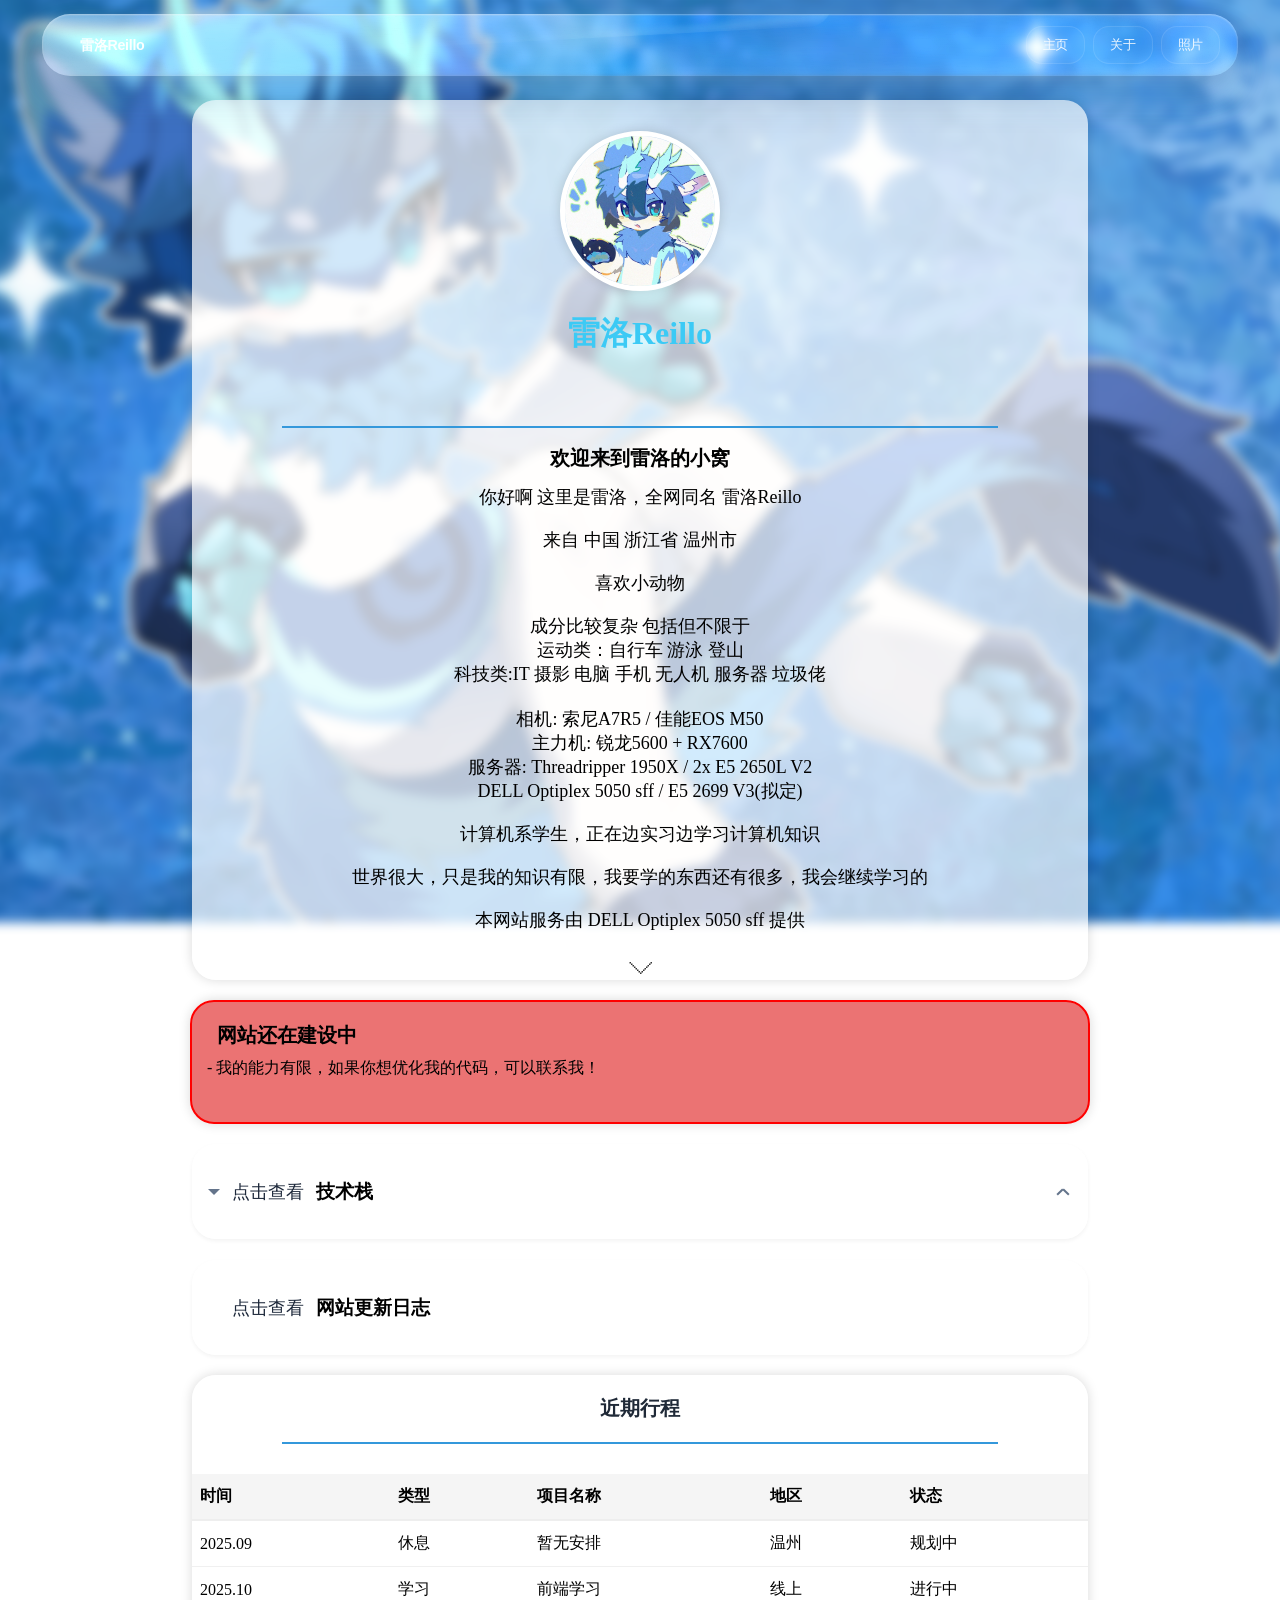
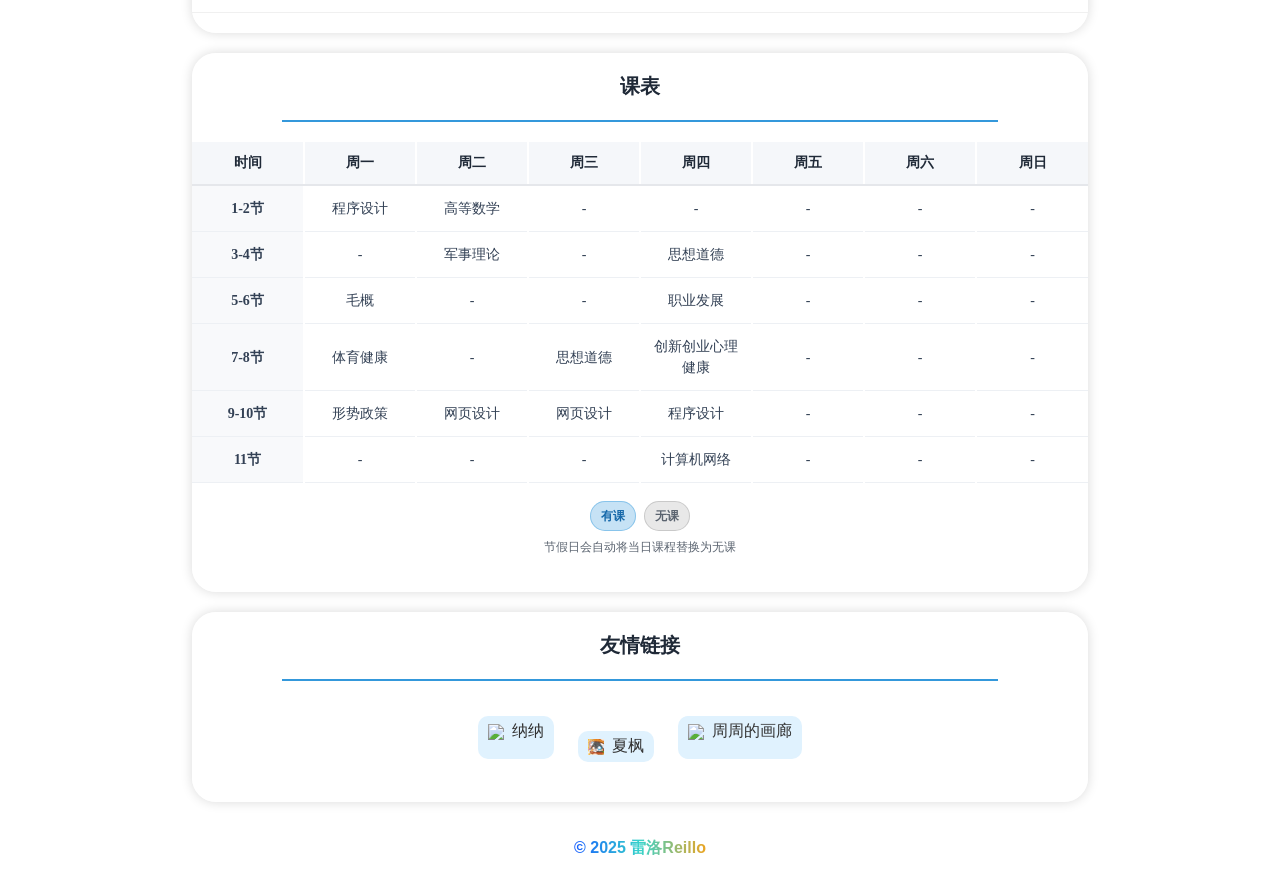
==== index.html @ 375e93f7 "Initial commit" ====
<!DOCTYPE html>
<html lang="zh-CN">
<head>    
    <meta charset="utf-8">
    <meta http-equiv="X-UA-Compatible" content="IE=edge,chrome=1">
    <meta name="viewport" content="initial-scale=1, maximum-scale=3, minimum-scale=1, user-scalable=no">

    <!-- SEO 核心设置（去重+规范） -->
    <meta name="description" content="你好啊，这里是雷洛，全网同名雷洛Reillo 来自 中国 浙江省 温州市 喜欢小动物">
    <meta name="keywords" content="furry,blog,雷洛Reillo,Reillo">
    <meta name="author" content="雷洛Reillo, 3476938879@QQ.com">
    <meta name="robots" content="index,follow">

    <!-- Open Graph 协议（社交平台适配） -->
    <meta property="og:title" content="雷洛的破烂小网站" />
    <meta property="og:description" content="你好啊，这里是雷洛，全网同名雷洛Reillo 来自 中国 浙江省 温州市 喜欢小动物" />
    <meta property="og:image" content="https://furryreillo.top/favicon.png" />
    <meta property="og:url" content="https://furryreillo.top" />
    
    <!-- itemprop 属性（补充适配） -->
    <meta itemprop="name" content="雷洛的破烂小网站" />
    <meta itemprop="description" content="你好啊，这里是雷洛，全网同名雷洛Reillo 来自 中国 浙江省 温州市 喜欢小动物" />
    <meta itemprop="image" content="https://furryreillo.top/favicon.png" />

    <!-- 外部资源引入（保留所有 script src） -->
    <link rel="stylesheet" href="index.css" type="text/css">
    <script src="loader-container.js"></script>
    <script src="const-text.js"></script>
    <script src="Rolling interaction.js"></script>
    <script src="downBtn.js"></script>
    <script src="collapsible-container.js"></script>
    <script src="checkHomePage.js"></script>
    <script src="fadeUpAnimation.js"></script>
    <script src="course-current.js" defer></script>

    <!-- 网站图标 -->
    <link rel="shortcut icon" type="image/ico" href="/favicon.png">
    <link rel="icon" type="image/png" sizes="16x16" href="/favicon-16x16.png">
    <link rel="icon" type="image/png" sizes="32x32" href="/favicon-32x32.png">
    
    <!-- 页面标题 -->
    <title>雷洛的破烂小网站</title>
</head>

<body>
    <!-- 加载动画界面 -->
    <div class="loader-container">
        <div class="loader"></div>
        <div class="loader-text">加载中...</div>
    </div>

    <!-- 导航栏区域 -->
    <div class="header" id="header"> 
        <header class="glass-nav">
            <h4 class="logo">
                <a href="https://space.bilibili.com/391463531" target="_blank" rel="noopener noreferrer" class="subsite-link">雷洛Reillo</a>
            </h4>

            <nav class="glass-nav-menu" aria-label="主导航">
                <ul>
                    <li><a href="index.html" onclick="return checkHomePage()">主页</a></li>
                    <li><a href="#about">关于</a></li>
                    <li><a href="photos.html">照片</a></li>
                </ul>
            </nav>
        </header>
    </div>

    <!-- 主要内容区域 -->
    <div class="top-section">
        <!-- 个人信息容器 -->
        <div class="container1" id="container1">
            <img src="avatra.webp" alt="雷洛的头像" class="avatra-img">
            <h1>雷洛Reillo</h1>
            <div id="type-text"></div>
            
            <div class="divider-solid"></div>
            
            <p><h3>欢迎来到雷洛的小窝</h3></p>
            <p>你好啊 这里是雷洛，全网同名 雷洛Reillo</p>
            <p>来自<a href="https://ditu.amap.com/city?citycode=330300"> 中国 浙江省 温州市</a></p>
            <p>喜欢小动物</p>
            
            <p>
                成分比较复杂 包括但不限于<br>
                运动类：自行车 游泳 登山<br>
                科技类:IT 摄影 电脑 手机 无人机 服务器 垃圾佬<br>
                <br>
                相机: 索尼A7R5 / 佳能EOS M50 <br>
                主力机: 锐龙5600 + RX7600 <br>
                服务器: Threadripper 1950X / 2x E5 2650L V2 <br>
                DELL Optiplex 5050 sff / E5 2699 V3(拟定)<br>
            </p>
            
            <p>计算机系学生，正在边实习边学习计算机知识</p>
            
            <div class="target-section" id="targetSection"></div>
            
            <p>世界很大，只是我的知识有限，我要学的东西还有很多，我会继续学习的</p>
            <p>本网站服务由  DELL Optiplex 5050 sff 提供</p><br>
            
            <!-- 向下滚动按钮 -->
            <button class="round-btn" id="downBtn">
                <span class="arrow">⌵</span>
            </button>
        </div>

        <!-- 网站建设提示容器 -->
        <div class="container2">
            <h3>网站还在建设中</h3><br>
            <p>- 我的能力有限，如果你想优化我的代码，可以联系我！</p><br>
        </div>
        
        <!-- 可折叠容器：技术栈展示 -->
        <div class="collapsible-container" id="tech-stack-container">
            <div class="collapsible-header">
                <div class="header-content">
                    <div class="triangle"></div>
                    <h3 class="header-title">点击查看</h3>
                    <h3 class="title">技术栈</h3>
                </div>
                <div class="chevron"></div>
            </div>
            <div class="collapsible-content">
                <div class="content-inner">
                    <div class="tags-container">
                        <div class="tag-item" id="jingtong">精通</div>
                        <div class="tag-item" id="yingyong">应用</div>
                        <div class="tag-item" id="liaojie">了解</div>
                        <div class="tag-item" id="buhui">不会</div>
                    </div>  
                    
                    <p class="content-text"></p>
                    <h3>前端</h3>
                    <div class="tags-container">
                        <div class="tag-item" id="yingyong">JavaScript</div>
                        <div class="tag-item" id="yingyong">CSS3</div>
                    </div>
                    
                    <p class="content-text"></p>
                    <h3>后端</h3>
                    <div class="tags-container">
                        <div class="tag-item" id="buhui">Spring</div>
                        <div class="tag-item" id="buhui">Hibernate</div>
                    </div>
                    
                    <p class="content-text"></p>
                    <h3>系统</h3>
                    <div class="tags-container">
                        <div class="tag-item" id="jingtong">Windows</div>
                        <div class="tag-item" id="yingyong">MacOS</div>
                        <div class="tag-item" id="liaojie">Linux</div>
                        <div class="tag-item" id="liaojie">Debian</div>
                    </div>
                    
                    <p class="content-text"></p>
                    <h3>工具</h3>
                    <div class="tags-container">
                        <div class="tag-item" id="yingyong">PyCharm</div>
                        <div class="tag-item" id="liaojie">WebStorm</div>
                        <div class="tag-item" id="buhui">IntelliJ IDEA</div>
                        <div class="tag-item" id="buhui">CLion</div>
                    </div>
                    <div class="tags-container">
                        <div class="tag-item" id="yingyong">Visual Studio</div>
                        <div class="tag-item" id="yingyong">Visual Studio Code</div>
                        <div class="tag-item" id="buhui">Typora</div>
                    </div>
                    
                    <p class="content-text"></p>
                    <h3>语言</h3>
                    <div class="tags-container">
                        <div class="tag-item" id="yingyong">Python</div>
                        <div class="tag-item" id="liaojie">C</div>
                        <div class="tag-item" id="liaojie">C++</div>
                        <div class="tag-item" id="liaojie">Java</div>
                    </div>
                    <div class="tags-container">
                        <div class="tag-item" id="yingyong">HTML5</div>
                        <div class="tag-item" id="liaojie">Markdown</div>
                    </div>

                    <p class="content-text"></p>
                    <h3>其他</h3>
                    <div class="tags-container">
                        <div class="tag-item" id="jingtong">疯狂星期四</div>
                    </div>
                    
                    <div class="content-highlight">
                        <p class="highlight-text">实际上这个人写的都是使山代码!</p>
                        <p class="highlight-text">后端苦手/前端享受者</p>
                        <p class="highlight-text">在学了在学了，希望哪天能看到全精通</p>
                    </div>
                </div>
            </div>
        </div>

    <!-- 可折叠容器：网站更新日志（添加a标签包裹实现跳转） -->
    <a href="changelog.html" class="changelog-link">
                <div class="collapsible-container" id="changelog-container">
                    <div class="collapsible-header">
                        <div class="header-content">
                            <p></p>
                            <p></p>
                            <h3 class="header-title">点击查看</h3>
                            <h3 class="title">网站更新日志</h3>
                        </div>
                    </div>
                </div>
            </a>

        <!-- 近期行程容器 -->
        <div class="container3">
            <h3>近期行程</h3>
            <hr class="vertical-line">
            <div class="table-wrap">
                <table class="itinerary-table">
                    <thead>
                        <tr>
                            <th>时间</th>
                            <th>类型</th>
                            <th>项目名称</th>
                            <th>地区</th>
                            <th>状态</th>
                        </tr>
                    </thead>
                    <tbody>
                        <tr>
                            <td>2025.09</td>
                            <td>休息</td>
                            <td>暂无安排</td>
                            <td>温州</td>
                            <td>规划中</td>
                        </tr>
                        <tr>
                            <td>2025.10</td>
                            <td>学习</td>
                            <td>前端学习</td>
                            <td>线上</td>
                            <td>进行中</td>
                        </tr>
                    </tbody>
                </table>
            </div>
        </div>

        <!-- 课表容器 -->
        <div class="course-table-container">
            <h3>课表</h3>
            <hr class="vertical-line">
            <div class="table-wrap">
                <table class="timetable-table">
                    <thead>
                        <tr>
                            <th>时间</th>
                            <th>周一</th>
                            <th>周二</th>
                            <th>周三</th>
                            <th>周四</th>
                            <th>周五</th>
                            <th>周六</th>
                            <th>周日</th>
                        </tr>
                    </thead>
                    <tbody>
                        <tr>
                            <td>1-2节</td>
                            <td>程序设计</td>
                            <td>高等数学</td>
                            <td>—</td>
                            <td>—</td>
                            <td>—</td>
                            <td>—</td>
                            <td>—</td>
                        </tr>
                        <tr>
                            <td>3-4节</td>
                            <td>—</td>
                            <td>军事理论</td>
                            <td>—</td>
                            <td>思想道德</td>
                            <td>—</td>
                            <td>—</td>
                            <td>—</td>
                        </tr>
                        <tr>
                            <td>5-6节</td>
                            <td>毛概</td>
                            <td>—</td>
                            <td>—</td>
                            <td>职业发展</td>
                            <td>—</td>
                            <td>—</td>
                            <td>—</td>
                        </tr>
                        <tr>
                            <td>7-8节</td>
                            <td>体育健康</td>
                            <td>—</td>
                            <td>思想道德</td>
                            <td>创新创业<br>心理健康</td>
                            <td>—</td>
                            <td>—</td>
                            <td>—</td>
                        </tr>
                        <tr>
                            <td>9-10节</td>
                            <td>形势政策</td>
                            <td>网页设计</td>
                            <td>网页设计</td>
                            <td>程序设计</td>
                            <td>—</td>
                            <td>—</td>
                            <td>—</td>
                        </tr>
                        <tr>
                            <td>11节</td>
                            <td>—</td>
                            <td>—</td>
                            <td>—</td>
                            <td>计算机网络</td>
                            <td>—</td>
                            <td>—</td>
                            <td>—</td>
                        </tr>
                    </tbody>
                </table>
            </div>
            <div class="course-status-legend" aria-label="课表状态说明">
                <span class="status-pill status-pill-course">有课</span>
                <span class="status-pill status-pill-free">无课</span>
                <span class="holiday-note">节假日会自动将当日课程替换为无课</span>
            </div>
        </div>

        <div class="Friendship-Links-container">
            <h3>友情链接</h3>
            <hr class="vertical-line">
            <div class="friend-links-list">
                <div class="friend-link-item">
                    <a href="https://www.natyphoon.top/furry/" target="_blank" class="friend-link">
                        <img src="https://www.natyphoon.top/furry/img/favicon/" alt="站点图标" class="link-favicon">
                        纳纳
                    </a>
                </div>
                <div class="friend-link-item">
                    <a href="https://blog.mcxiafeng.top" target="_blank" class="friend-link">
                        <img src="xiafeng-favicon.webp" alt="站点图标" class="link-favicon">
                        夏枫
                    </a>
                </div>
                <div class="friend-link-item">
                    <a href="https://gallery.pinkcandy.top/" target="_blank" class="friend-link">
                        <img src="https://gallery.pinkcandy.top/icon.ico" alt="站点图标" class="link-favicon">
                        周周的画廊
                    </a>
                </div>
            </div>
        </div>

        <!-- 版权信息 -->
        <div class="Copyright-container">
            <div class="Copyright"><p>© 2025 雷洛Reillo </p></div>
        </div>
</body>
</html>
---- index.css ----
@charset "UTF-8"; /* 声明CSS文件编码为UTF-8，确保中文等字符正常显示 */

/* ---CSS全局全局样式--- */
/* 超链接样式 */
a {
    color: inherit; /* 超链接颜色继承父元素的颜色，不使用默认蓝色 */
    text-decoration: none; /* 去除超链接默认的下划线 */
}

/* 图片不溢出 */
img{
    max-width: 80%; /* 图片最大宽度限制为父元素的80%，防止图片过大溢出容器 */
    height: auto; /* 高度自动计算，保持图片原始宽高比例，避免变形 */
}

/* ---Body样式设置--- */
body {
    font-family: source-sans-pro; /* 指定页面文本使用source-sans-pro字体显示 */
    background-color: #ffffff; /* 页面背景色设置为白色 */
    overflow: auto; /* 当内容超出视口时，自动显示滚动条 */
    min-height: auto; /*  body元素的最小高度自动适应，由内容撑开 */
    margin: 0 auto; /* 水平方向居中对齐，上下外边距为0 */
    height: auto; /* 高度自动，由内容决定 */
}

/* 页面背景图优化方案：降低对LCP（最大内容绘制）的影响 */
body::before {
  content: ""; /* 伪元素伪元素必须设置的空内容，使元素元素才能生效 */
  position: fixed; /* 固定定位，使背景图不随页面滚动移动 */
  top: 0;
  left: 0;
  width: 100%;
  height: 100%; /* 占满元素占满整个视口区域，实现全屏背景 */

  /* 1. 背景图基础设置 */
  background-image: url("bg.webp"); /* 背景图片路径（使用WebP格式减少小体积） */
  background-repeat: no-repeat; /* 禁止图片重复平铺 */
  background-size: cover; /* 图片等比例缩放至覆盖全屏（可能裁剪边缘） */
  background-position: center; /* 图片在容器中居中显示 */

  /* 视觉样式效果 */
  filter: blur(5px); /* 图片模糊处理（5px模糊度） */
  transform: scale(1.05); /* 图片轻微放大1.05倍，解决模糊化后边缘空白问题 */
  z-index: -1; /* 层级设为-1，确保在所有内容下方，不遮挡主内容 */

  /* 2. 延迟渲染优化：避免阻塞LCP绘制 */
  will-change: transform, filter; /* 提示浏览器该元素后续有变换/滤镜操作，提前准备GPU资源，不阻塞初始绘制 */

  /* 3. 渲染范围限制：减少少响布局响主内容 */
  contain: layout paint; /* 告诉浏览器：该元素的布局和绘制制不会影响外部，独立优化渲染，减少重排重绘范围 */
}
/* ---加载动画样式--- */
.loader-container {
    position: fixed; /* 固定定位，全屏覆盖 */
    top: 0;
    left: 0;
    width: 100%; /* 宽度占满屏幕 */
    height: 100vh; /* 高度占满视口 */
    background: #fff; /* 白色背景，覆盖页面内容 */
    display: flex; /* 使用flex布局 */
    flex-direction: column; /* 子元素垂直排列 */
    justify-content: center; /* 垂直居中 */
    align-items: center; /* 水平居中 */
    z-index: 9999; /* 层级最高，确保在最上层显示 */
    transition: opacity 0.5s ease; /* 透明度变化的过渡动画，用于加载完成后隐藏 */
}

/* 加载动画-圆形旋转动画样式（优化LCP影响） */
.loader {
    width: 50px;
    height: 50px;
    border: 5px solid #f3f3f3;
    border-top: 5px solid #3498db;
    border-radius: 50%;
    /* 优化动画性能：使用transform-origin确保旋转中心正确，避免布局偏移 */
    transform-origin: center;
    animation: spin 1s linear infinite;
    /* 标记为低优先级动画，不阻塞主线程 */
    will-change: transform;
}

/* 加载动画文本样式 */
.loader-text {
    margin-top: 20px;
    color: #666;
    font-size: 16px;
    /* 文本渲染优化：避免加载时的字体闪烁 */
    font-display: optional;
}

/* 旋转动画定义（优化性能） */
@keyframes spin {
    0% { transform: rotate(0deg); }
    100% { transform: rotate(360deg); }
    /* 仅使用transform属性，避免触发重排重绘，提升动画性能 */
}

/* 加载加载容器额外优化：减少对LCP元素的阻塞 */
.loader-container {
    /* 确保加载动画在LCP元素绘制前完成或快速隐藏 */
    transition: opacity 0.3s ease-out; /* 缩短过渡时间，加快消失速度 */
}
/* ===== 仅追加：课表容器样式（保持原有风格） ===== */
.course-table-container {
    position: relative;
    max-width: 100%;
    width: 70%;
    min-width: 200px;
    margin: 0 auto 20px;
    background: rgba(255, 255, 255, 0.7);
    box-shadow: 0 0 12px rgba(0, 0, 0, 0.15);
    border-radius: 10px;
    padding: 20px 0 36px;
    transition: all 0.3s ease;
}

.course-status-legend {
    display: flex;
    align-items: center;
    justify-content: center;
    flex-wrap: wrap;
    gap: 8px;
    margin: 18px auto 0;
    padding: 0 14px;
    color: #5b6470;
    font-size: 12px;
}

.status-pill {
    display: inline-flex;
    align-items: center;
    min-height: 24px;
    padding: 3px 11px;
    border-radius: 999px;
    font-size: 12px;
    font-weight: 700;
}

.status-pill-course {
    background: rgba(52, 152, 219, 0.28);
    color: #1769aa;
    box-shadow: inset 0 0 0 1px rgba(52, 152, 219, 0.42);
}

.status-pill-free {
    background: rgba(128, 128, 128, 0.18);
    color: #5b6470;
    box-shadow: inset 0 0 0 1px rgba(128, 128, 128, 0.3);
}

.holiday-note {
    flex-basis: 100%;
    text-align: center;
}

.current-course-status {
    width: fit-content;
    margin: 10px auto 0;
    padding: 4px 12px;
    border-radius: 999px;
    color: #1769aa;
    font-size: 12px;
    font-weight: 700;
}

.current-course-status.no-course {
    color: #5b6470;
}

.course-table-container h3 {
    text-align: center;
    font-size: 20px;
    margin: 0 0 10px;
    color: #1f2937;
}

.timetable-table {
    width: 100%;
    border-collapse: collapse;
    font-size: 14px;
    color: #334155;
    table-layout: fixed;
}

.timetable-table thead th {
    padding: 12px 8px;
    background: #f5f7fa;
    border-bottom: 2px solid #e5e7eb;
    color: #1f2937;
    font-weight: 700;
    text-align: center;
    white-space: nowrap;
}

.timetable-table tbody td {
    padding: 12px 8px;
    border-bottom: 1px solid #edf0f4;
    text-align: center;
    vertical-align: middle;
    line-height: 1.5;
}

.timetable-table tbody td:first-child {
    font-weight: 700;
    background: rgba(245, 247, 250, 0.7);
    white-space: nowrap;
}

/* 课表按周几增加与横线一致的竖向分隔线 */
.timetable-table thead th:not(:last-child),
.timetable-table tbody td:not(:last-child) {
    border-right: 2px solid #ffffff;
}

/* 让课表更统一，不影响其他部位 */
.table-wrap {
    overflow-x: auto;
}

/* ---导航页样式--- */
header {
    position: fixed; /* 固定定位，不随页面滚动 */
    z-index: 9998; /* 层级次高，确保在内容上方但低于加载动画 */
    top: 10px; /* 距离顶部10px */
    left: 6px; /* 距离左侧6px */
    right: 6px; /* 距离右侧6px */
    width: 92%; /* 宽度为92% */
    min-width: 200px; /* 最小宽度200px，防止过窄 */
    margin: 0 auto; /* 水平居中 */
    height: 55px; /* 高度55px */
    border-radius: 10px; /* 圆角10px */
    background-color: #42b1f1; /* 背景色为浅蓝色 */
    border-bottom: 0px solid #2C9AB7; /* 底部边框为0，即无下边框 */
    opacity: 1; /* 完全不透明 */
}

/* 网站logo样式 */
.logo {
    color: #ffffff; /* 文字颜色为白色 */
    font-weight: bold; /* 字体加粗 */
    text-align: undefined; /* 未定义对齐方式（可能为冗余代码） */
    width: 20%; /* 宽度占20% */
    float: left; /* 左浮动 */
    margin-top: 15px; /* 上外边距15px */
    margin-left: 25px; /* 左外边距25px */
    letter-spacing: 0px; /* 字间距0px */
    margin-bottom: 20px; /* 下外边距20px */
    font-weight: bold; /* 重复设置字体加粗 */
    transition: all 0.3s linear; /* 所有属性变化时的过渡动画，0.3秒线性过渡 */
}

/* logo hover效果 */
.logo:hover {
    color: #3498db; /* 鼠标悬停时文字颜色变为深蓝色 */
}

/* 导航栏样式 */
nav {
    float: right; /* 右浮动 */
    width: 50%; /* 宽度占50% */
    text-align: right; /* 文本右对齐 */
    margin-right: 25px; /* 右外边距25px */
}

/* 导航列表样式 */
header nav ul {
    list-style: none; /* 去除列表默认样式（圆点） */
    float: right; /* 右浮动 */
}

/* 导航列表项样式 */
nav ul li {
    float: left; /* 左浮动，使列表项横向排列 */
    color: #FFFFFF; /* 文字颜色为白色 */
    font-size: 14px; /* 字体大小14px */
    text-align: left; /* 文本左对齐 */
    margin-right: 20px; /* 右外边距20px，项之间间距 */
    letter-spacing: 2px; /* 字间距2px */
    font-weight: bold; /* 字体加粗 */
    transition: all 0.3s linear; /* 所有属性变化时的过渡动画 */
    white-space: nowrap; /* 文本不换行，确保内容在一行显示 */
}

/* 导航链接样式 */
ul li a {
    color: #FFFFFF; /* 链接文字颜色为白色 */
    text-decoration: none; /* 去除链接下划线 */
    white-space: nowrap; /* 链接文本不换行 */
}

/* 导航项hover效果 */
ul li:hover a {
    color: #3498db; /* 鼠标悬停时链接文字颜色变为深蓝色 */
}

/* 响应式适配：屏幕宽度小于等于768px时 */
@media (max-width: 768px) {
    header nav ul {
        flex-direction: column; /* 列表项改为垂直排列 */
        gap: 10px; /* 项之间垂直间距10px */
    }
}
/* 容器通用样式：包括多个容器和友情链接容器 */
.container,
.container1,
.container2,
.container3,
.container4,
.Friendship-Links-container {
    position: relative; /* 相对定位，作为子元素绝对定位的参考 */
    max-width: 100%; /* 最大宽度不超过父元素 */
    min-width: 200px; /* 最小宽度200px，确保小屏幕下不致过窄 */
    width: 70%; /* 容器宽度为父元素的70% */
    height: 150px; /* 容器默认高度150px */
    background: rgba(255, 255, 255, 0.7); /* 白色背景，70%透明度 */
    box-shadow: 0 0 12px rgba(0, 0, 0, 0.15); /* 轻微阴影，增强立体感 */
    border-radius: 10px; /* 10px圆角边框 */
    margin: 0 auto; /* 水平居中 */
    padding: 20px 0; /* 上下内边距20px，左右0 */
    padding-bottom: 20px; /* 底部内边距20px，控制内容与底部距离 */
    margin-bottom: 20px; /* 底部外边距20px，容器间垂直间隔 */
    transition: all 1s ease; /* 所有属性变化时的过渡动画，1秒缓动 */
    transition: opacity 0.4s ease; /* 透明度过渡动画，0.4秒缓动（注：与上一行transition有重复，后者会覆盖前者相同属性） */
    z-index: 0; /* 层级0，确保在背景之上、其他元素之下 */
}

/* 碰撞时的样式（通过JS动态添加此类） */
.colliding {
    opacity: 0.4 !important; /* 强制半透明效果，优先级最高 */
}

/* 给.container1添加防收缩占位伪元素 */
.container1::before {
    content: ""; /* 空内容 */
    display: inline-block; /* 行内块级元素，可设置宽高 */
    height: 45px; /* 高度与打字元素行高一致，防止布局跳动 */
    width: 1px; /* 宽度1px，不占用过多空间 */
    visibility: hidden; /* 隐藏但保留占位空间 */
}

/* 第一个容器样式（主要内容区） */
.container1 {
    height: auto; /* 高度自动适应内容 */
    min-height: 820px; /* 最小高度820px，避免内容过少时容器过矮 */
    margin-top: 100px; /* 顶部外边距100px，与导航栏保持距离 */
    padding: 12px 0; /* 上下内边距12px，给内部元素空间 */
    text-align: center; /* 内部元素水平居中 */
    position: relative; /* 相对定位，作为子元素定位参考 */
}

/* 光标闪烁动画定义 */
@keyframes blink {
    50% { border-color: transparent; } /* 动画进行到50%时，边框颜色变为透明 */
}

/* 头像容器样式 */
.avatra-img {
    width: 150px; /* 容器宽度150px */
    height: 150px; /* 容器高度150px */
    border-radius: 50%; /* 50%圆角，形成圆形 */
    border: 5px solid #ffffff; /* 5px白色边框 */
    background-color: #f5f5f5; /* 浅灰色背景，图片加载前显示 */
    box-shadow: 0 0 12px rgba(0, 0, 0, 0.15); /* 轻微阴影，增强立体感 */
    display: block; /* 块级元素，可设置margin */
    margin: 0 auto; /* 水平居中 */
    margin-top: -30px; /* 向上偏移30px，突出显示 */
}

/* 图片容器内图片样式 */
.img-container img {
    width: 200px; /* 图片宽度200px */
    height: 200px; /* 图片高度200px */
    border-radius: 50%; /* 50%圆角，裁剪为圆形 */
    object-fit: cover; /* 保持图片比例，裁剪多余部分 */
}

/* 第一个容器内段落样式 */
.container1 p {
    text-align: center; /* 文本居中 */
    padding-top: 1px; /* 顶部内边距1px */
    font-size: 18px; /* 字体大小18px */
}

/* 第一个容器内链接样式 */
.container1 a {
    text-align: center; /* 链接文本居中 */
}

/* 第一个容器内一级标题样式 */
.container1 h1 {
    text-align: center; /* 标题居中 */
    color: #3ccaf5; /* 标题颜色为浅蓝色 */
}

/* 第一个容器内三级标题样式 */
.container1 h3 {
    text-align: center; /* 标题居中 */
    font-size: 20px; /* 字体大小20px */
    margin-bottom: -25px; /* 底部外边距-25px，向上偏移 */
    margin-top: -20px; /* 顶部外边距-20px，向上偏移 */
}

/* 第一个容器内链接的悬停状态 */
.container1 a:hover {
    color: #3498db; /* 悬停时颜色变为深蓝色 */
    transition: all 0.2s linear; /* 所有属性变化过渡，0.2秒线性过渡 */
}

/* 第二个容器样式 */
.container2 {
    height: 100px; /* 高度100px */
    min-height: 100px; /* 最小高度100px，避免内容过少时收缩 */
    margin-top: 20px; /* 顶部外边距20px */
    padding: 10px 0; /* 上下内边距10px */
    text-align: center; /* 内部元素居中 */
    position: relative; /* 相对定位 */
    background: rgba(231, 80, 80, 0.8); /* 浅红色背景，80%透明度 */
    border: 2px solid #ff0000; /* 2px红色实线边框 */
}

/* 第二个容器内段落样式 */
.container2 p {
    text-align: justify; /* 文本两端对齐 */
    margin-left: 15px; /* 左外边距15px */
}

/* 第二个容器内三级标题样式 */
.container2 h3 {
    text-align: justify; /* 文本两端对齐 */
    font-size: 20px; /* 字体大小20px */
    margin-bottom: -25px; /* 底部外边距-25px，向上偏移 */
    margin-top: 10px; /* 顶部外边距10px */
    margin-left: 25px; /* 左外边距25px */
}

/* 第三个容器样式 */
.container3 {
    height: auto; /* 高度自动适应内容 */
}

/* 第三个容器和友情链接容器内三级标题样式 */
.container3 h3,
.Friendship-Links-container h3 {
    text-align: justify; /* 文本两端对齐 */
    font-size: 20px; /* 字体大小20px */
    margin-bottom: -25px; /* 底部外边距-25px，向上偏移 */
    margin-top: 10px; /* 顶部外边距10px */
    margin-left: 25px; /* 左外边距25px */
}


/* 最后一个容器的底部外边距 */
.container:last-child {
    margin-bottom: 20px; /* 底部外边距20px，与下方元素保持距离 */
}

/* 实线分隔线样式 */
.divider-solid {
    width: 80%; /* 宽度80% */
    height: 2px; /* 高度2px，线的粗细 */
    background: #3498db; /* 背景色为深蓝色，即线的颜色 */
    margin: 0 auto; /* 水平居中 */
    margin-top: 10px; /* 顶部外边距10px */
    margin-bottom: 10px; /* 底部外边距10px */
}

/* 打字元素样式（仅针对.container1中的#type-text） */
.container1 #type-text {
    font-size: 20px; /* 字体大小20px */
    font-family: "Microsoft YaHei", sans-serif; /* 字体为微软雅黑，无衬线字体 */
    color: #333; /* 文本颜色为深灰色 */
    border-right: 2px solid #444; /* 右侧2px深灰色边框，模拟光标 */
    display: inline-block; /* 行内块级元素 */
    animation: blink 0.8s infinite; /* 应用blink动画，0.8秒一次，无限循环 */
    line-height: 45px; /* 行高45px */
    white-space: nowrap; /* 文本不换行 */
    vertical-align: top; /* 垂直对齐方式为顶部，与占位伪元素对齐 */
    z-index: 10; /* 层级10，确保在其他内容之上 */
}

/* 打字元素核心样式（通用） */
#type-text {
    font-size: 22px; /* 字体大小22px */
    font-family: "Microsoft YaHei", sans-serif; /* 字体为微软雅黑 */
    color: #333; /* 文本颜色深灰色 */
    border-right: 2px solid #444; /* 右侧光标边框 */
    display: inline-block; /* 行内块级 */
    animation: blink 1s infinite; /* 光标闪烁动画，1秒一次 */
    line-height: 45px; /* 行高45px */
    white-space: nowrap; /* 不换行 */
    z-index: 10; /* 层级10 */
    position: absolute; /* 绝对定位 */
    top: 270px; /* 距离容器顶部270px */
    left: 50%; /* 水平方向居中（左边缘在50%位置） */
    transform: translateX(-50%); /* 水平向左移动自身50%宽度，实现精准居中 */
}
/* 光标闪烁动画：模拟打字时的光标效果 */
@keyframes blink {
    50% { border-color: transparent; } /* 动画执行到50%时，边框颜色变为透明，实现光标闪烁 */
}

/* 优化横向滚动条样式（仅适用于WebKit内核浏览器，如Chrome、Safari） */
.type-container::-webkit-scrollbar {
    height: 4px; /* 滚动条高度（横向滚动条的垂直高度） */
}
.type-container::-webkit-scrollbar-thumb {
    background: #ddd; /* 滚动条滑块颜色为浅灰色 */
    border-radius: 2px; /* 滑块圆角2px，使其更圆润 */
}

/* 调整.container1内分割线的顶部间距 */
.container1 .divider-solid {
    margin-top: 70px; /* 顶部外边距70px，拉开与上方打字区域的距离 */
}

/* 圆形按钮样式（新增动画过渡） */
.round-btn {
    /* 保留原有样式 */
    width: auto;
    height: auto;
    border: none;
    border-radius: 0;
    background: transparent;
    padding: 10px 0;
    margin: 0;
    position: absolute;
    left: 50%;
    bottom: -10px; /* 与上方文字的距离 */
    transform: translateX(-50%);
    cursor: pointer;
    outline: none;
    
    /* 未hover时浮动动画 */
    animation: floatUpDown 2s ease-in-out infinite;
    
    /* 新增：按钮动画状态切换的过渡（关键） */
    transition: animation 0.3s ease;
}

/* 箭头样式（优化过渡） */
.arrow {
    font-size: 24px;
    color: #333;
    font-weight: normal;
    display: inline-block;
    /* 保留原有变换过渡，增加颜色过渡（可选） */
    transition: transform 0.3s ease, color 0.3s ease;
}

/* 上下浮动关键帧 */
@keyframes floatUpDown {
    0% { transform: translateX(-50%) translateY(0); }
    50% { transform: translateX(-50%) translateY(-6px); }
    100% { transform: translateX(-50%) translateY(0); }
}

/* 箭头上下弹跳动画（备用） */
@keyframes bounce {
    0%, 100% { transform: translateY(0); }
    50% { transform: translateY(5px); }
}

/* hover 状态：停止浮动 + 平滑过渡 */
.round-btn:hover {
    animation: none; /* 取消浮动动画，配合按钮的 transition 实现平滑停止 */
}

/* hover 时箭头效果（更平滑的变换） */
.round-btn:hover .arrow {
    transform: translateY(1px); /* 箭头向下微动 */
    color: #555; /* 颜色轻微加深（可选，增强反馈） */
}

/* 鼠标离开时，箭头恢复的过渡已通过 .arrow 的 transition 实现 */

/* 可折叠容器整体样式 */
.collapsible-container {
    background: rgba(255, 255, 255, 0.7); /* 白色背景，70%透明度 */
    border-radius: 8px; /* 8px圆角边框 */
    box-shadow: 0 2px 4px rgba(0, 0, 0, 0.05); /* 轻微阴影，增强层次感 */
    overflow: hidden; /* 溢出内容隐藏，确保圆角生效 */
    margin: 0 auto 20px; /* 水平居中，底部外边距20px */
    max-width: 100%; /* 最大宽度不超过父元素 */
    min-width: 200px; /* 最小宽度200px，小屏幕下不致过窄 */
    width: 70%; /* 容器宽度为父元素的70% */
    transition: opacity 0.4s ease; /* 透明度过渡，0.4秒缓动 */
}

/* 可折叠容器标题栏样式 */
.collapsible-header {
    display: flex; /* 启用flex布局 */
    align-items: center; /* 子元素垂直居中 */
    justify-content: space-between; /* 子元素两端对齐，标题在左，指示器在右 */
    padding: 16px; /* 内边距16px */
    cursor: pointer; /* 鼠标悬浮时显示指针，提示可点击折叠/展开 */
    transition: background-color 0.2s ease; /* 背景色过渡，0.2秒缓动 */
}

/* 标题栏悬停效果 */
.collapsible-header:hover {
    background-color: #f1f5f9; /* 悬停时背景变为浅灰色 */
}

/* 标题栏左侧内容容器 */
.header-content {
    display: flex; /* 启用flex布局 */
    align-items: center; /* 子元素垂直居中 */
    gap: 12px; /* 子元素之间间距12px */
}

/* 标题栏标题文本样式 */
.header-title {
    font-size: 18px; /* 字体大小18px */
    font-weight: 500; /* 字体粗细为500（中等加粗） */
    color: #1e293b; /* 文本颜色为深灰色 */
}

/* 三角形展开/折叠指示器样式 */
.triangle {
    width: 0;
    height: 0;
    /* 通过透明边框组合绘制三角形，此时为向上的三角形 */
    border-left: 6px solid transparent; /* 左侧透明边框 */
    border-right: 6px solid transparent; /* 右侧透明边框 */
    border-top: 6px solid #64748b; /* 顶部深色边框，形成三角形底边 */
    transition: transform 0.3s ease; /* 旋转过渡，0.3秒缓动（用于折叠时旋转） */
}

/* 箭头图标样式（通过CSS伪元素绘制） */
.chevron {
    width: 16px; /* 图标宽度16px */
    height: 16px; /* 图标高度16px */
    position: relative; /* 相对定位，作为伪元素定位参考 */
    color: #64748b; /* 图标颜色为深灰色 */
    transition: transform 0.3s ease; /* 旋转过渡，0.3秒缓动（用于折叠时旋转） */
}

/* 箭头右侧上半部分（通过伪元素before绘制） */
.chevron::before {
    content: ''; /* 伪元素必须有content属性，此处为空 */
    position: absolute; /* 绝对定位 */
    width: 8px; /* 线条宽度8px */
    height: 2px; /* 线条高度2px */
    background-color: currentColor; /* 背景色继承父元素color（深灰色） */
    transform: rotate(45deg); /* 旋转45度，形成箭头右上部分 */
    top: 7px; /* 距离顶部7px */
    right: 2px; /* 距离右侧2px */
}

/* 箭头右侧下半部分（通过伪元素after绘制） */
.chevron::after {
    content: ''; /* 伪元素空内容 */
    position: absolute; /* 绝对定位 */
    width: 8px; /* 线条宽度8px */
    height: 2px; /* 线条高度2px */
    background-color: currentColor; /* 背景色继承父元素color */
    transform: rotate(-45deg); /* 旋转-45度，形成箭头右下部分 */
    top: 7px; /* 距离顶部7px */
    right: 8px; /* 距离右侧8px */
}
/* 可折叠容器内容区域样式（核心控制展开/收起） */
.collapsible-content {
  max-height: 0; /* 初始高度为0，隐藏内容 */
  opacity: 0; /* 初始透明度为0，隐藏内容 */
  overflow: hidden; /* 溢出内容隐藏，避免内容泄露 */
  /* 过渡动画：高度和透明度同时变化，0.4秒缓动，实现平滑展开/收起 */
  transition: max-height 0.4s ease, opacity 0.4s ease;
}

/* 内容区域内部容器样式 */
.content-inner {
  padding: 16px; /* 内边距16px，保证内容与边框距离 */
  border-top: 1px solid #ffffff; /* 顶部1px白色边框，分隔标题栏与内容 */
  transition: opacity 0.4s ease; /* 透明度过渡，0.4秒缓动 */
}

/* 内容区域文本样式 */
.content-text {
  color: #334155; /* 文本颜色为深灰色 */
  margin-bottom: 16px; /* 底部外边距16px，与下方元素间距 */
  line-height: 1.5; /* 行高1.5，提升文字可读性 */
}

/* 内容区域高亮块样式 */
.content-highlight {
  background: rgba(255, 255, 255, 0.7); /* 白色背景，70%透明度 */
  padding: 12px; /* 内边距12px */
  border-radius: 6px; /* 6px圆角边框 */
  margin-bottom: 16px; /* 底部外边距16px，与下方元素间距 */
}

/* 高亮块内文本样式 */
.highlight-text {
  color: #000000; /* 文本颜色为黑色 */
  font-size: 14px; /* 字体大小14px */
  line-height: 1.5; /* 行高1.5 */
  text-align: center; /* 文本水平居中 */
}

/* 内容区域图片样式 */
.content-image {
  width: 100%; /* 图片宽度占满父容器 */
  height: auto; /* 高度自动，保持图片原始比例 */
  border-radius: 6px; /* 6px圆角，使图片更圆润 */
  margin-top: 16px; /* 顶部外边距16px，与上方元素间距 */
}

/* 标签容器样式（横向排列） */
.tags-container {
  display: flex; /* 启用Flex布局，实现标签横向排列 */
  flex-wrap: wrap; /* 标签超出容器宽度时自动换行 */
  gap: 8px; /* 标签之间的间距8px */
  margin: 16px 0; /* 上下外边距16px，与其他元素间距 */
}

/* 单个标签样式 */
.tag-item {
  background-color: #e0f2fe; /* 标签背景色为浅蓝色 */
  color: #0284c7; /* 标签文本颜色为深蓝色 */
  padding: 6px 12px; /* 内边距：上下6px，左右12px */
  border-radius: 4px; /* 4px圆角 */
  font-size: 14px; /* 字体大小14px */
  white-space: nowrap; /* 标签文本不换行，保持完整性 */
  height: auto; /* 高度自动适应内容 */
}

/* 特殊标签样式：#buhui（不会） */
#buhui {
  background: #e20101; /* 背景色为红色 */
  color: white; /* 文本颜色为白色 */
}

/* 特殊标签样式：#liaojie（了解） */
#liaojie {
  background: #f3d31b; /* 背景色为黄色 */
  color: white; /* 文本颜色为白色 */
}

/* 特殊标签样式：#yingyong（应用） */
#yingyong {
  background: #019709; /* 背景色为绿色 */
  color: white; /* 文本颜色为白色 */
}

/* 特殊标签样式：#jingtong（精通） */
#jingtong {
  background: linear-gradient(90deg, #4facfe 0%, #00f2fe 100%); /* 横向渐变色背景 */
  color: white; /* 文本颜色为白色 */
}

/* 垂直线条样式 */
.vertical-line {
  border: none; /* 清除默认边框 */
  width: 80%; /* 宽度为80% */
  height: 2px; /* 高度2px，即线条粗细 */
  background-color: #3498db; /* 线条颜色为深蓝色 */
  margin: 20px auto; /* 上下外边距20px，水平居中 */
}

/* 另一个标签容器样式（横向排列） */
.tag-container {
  display: flex; /* 启用Flex布局，横向排列 */
  flex-wrap: wrap; /* 超出宽度自动换行 */
  gap: 15px; /* 标签之间间距15px */
  margin: 16px 0; /* 上下外边距16px */
  margin-left: 15px; /* 左外边距15px，与左侧保持距离 */
  white-space: nowrap; /* 标签文本不换行 */
  height: auto; /* 高度自动适应 */
}

/* 调整container3内h3标题的间距与对齐 */
.container3 h3 {
  margin-top: 0; /* 顶部外边距为0，贴近上方元素（如需间距可设正值） */
  text-align: center; /* 文本水平居中 */
}

/* 调整container3内p段落的间距与样式 */
.container3 p {
  margin-top: 8px; /* 顶部外边距8px，与上方h3保持间距 */
  line-height: 1.6; /* 行高1.6，优化可读性 */
  text-align: center; /* 文本水平居中 */
}

/* 表格核心样式（适配原有视觉风格） */
.itinerary-table {
    width: 100%;
    border-collapse: collapse; /* 合并边框，避免双重线条 */
    margin-top: 10px;
}

/* 表头样式 */
.itinerary-table thead th {
    padding: 12px 8px;
    text-align: left;
    background-color: #f5f5f5; /* 浅灰色背景区分表头 */
    font-weight: 600;
    border-bottom: 2px solid #eee; /* 底部边框强化分隔 */
}

/* 表体单元格样式 */
.itinerary-table tbody td {
    padding: 12px 8px;
    border-bottom: 1px solid #f0f0f0; /* 行分隔线 */
}

/* hover行高亮（可选，提升交互） */
.itinerary-table tbody tr:hover {
    background-color: #f9f9f9;
}
/* 新增：状态标签样式（区分不同状态，可选） */
.status {
    display: inline-block;
    padding: 4px 8px;
    border-radius: 4px;
    font-size: 14px;
    color: #fff;
}
/* 进行中状态（渐变色）*/
.status.ongoing{
    background-color:#20ee76;
}
/* 拟定中状态（蓝色） */
.status.pending {
    background-color:#db890d;
}
/* 已确认状态（绿色） */
.status.confirmed {
    background-color:#4299e1;
}
/* 已取消状态（红色，备用） */
.status.cancelled {
    background-color: #ef4444;
}
/* 已完成状态 */
.status.completed {
    background-color: #ffbf0e;
}

/* 友情链接容器内h3标题样式 */
.Friendship-Links-container h3 {
  text-align: center; /* 文本水平居中 */
  margin-top: 0; /* 顶部外边距为0，贴近上方元素 */
}
/* 友情链接列表容器 */
.friend-links-list {
    text-align: center; /* 使内部链接容器整体居中 */
    padding: 15px 0; /* 与上下元素保持距离 */
}

/* 单个链接容器 - 控制间距 */
.friend-link-item {
    display: inline-block; /* 使多个链接横向排列 */
    margin: 0 10px 15px; /* 左右间距10px，上下间距15px */
    border-radius: 10px; /* 10px圆角边框 */
    background-color: #e0f2fe; /* 标签背景色为浅蓝色 */
    
}

/* 链接样式 */
.friend-link {
    display: inline-flex;
    align-items: center;
    text-decoration: none;
    color: #333;
    padding: 5px 10px;
    border-radius: 10px;
    transition: background-color 0.3s;
}

.friend-link:hover {
    background-color: #7ebfeb;; /* 鼠标悬停时文字颜色变为深蓝色 */
    border-radius: 10px; /* 10px圆角边框 */
}

/* 图标样式 */
.link-favicon {
    width: 16px;
    height: 16px;
    margin-right: 8px;
    vertical-align: middle;
}

/* 版权文本样式（渐变色文字） */
.Copyright {
  /* 横向渐变色背景：从蓝色到青绿色再到橙色 */
  background: linear-gradient(90deg, #165DFF, #36d3cb, #eca522);
  background-image: linear-gradient(90deg, #165DFF, #36d3cb, #eca522); /* 重复设置，确保兼容性 */
  background-repeat: no-repeat; /* 防止渐变重复 */
  
  /* 文字裁剪：背景仅作用于文字区域（兼容多浏览器） */
  -webkit-background-clip: text;
  -moz-background-clip: text;
  background-clip: text;
  
  /* 文字透明：显示背景渐变颜色（兼容多浏览器） */
  color: transparent;
  -webkit-text-fill-color: transparent;
  -moz-text-fill-color: transparent;
  
  /* 文字基础样式 */
  font-weight: 700; /* 字体加粗 */
  font-family: "Segoe UI", Arial, sans-serif; /* 指定字体 */
  display: inline-block; /* 确保背景仅覆盖文字区域 */
}

/* 版权容器样式 */
.Copyright-container {
  width: 100%; /* 宽度占满父容器 */
  display: flex; /* 启用Flex布局 */
  flex-direction: column; /* 子元素垂直排列 */
  align-items: center; /* 子元素水平居中 */
}

/* 当前正在进行的课程 */
.timetable-table td.current-course {
    background: rgba(52, 152, 219, 0.28) !important;
    color: #123b5d !important;
    font-weight: 700;
    box-shadow:
        inset 0 0 0 2px rgba(52, 152, 219, 0.48),
        inset 0 0 18px rgba(52, 152, 219, 0.16);
    transition: background-color 0.25s ease, box-shadow 0.25s ease;
}

.timetable-table td.current-course::after {
    content: "进行中";
    display: block;
    margin-top: 3px;
    color: #1769aa;
    font-size: 11px;
    font-weight: 700;
}

/* ========== 先删除原有加载动画样式（以下整段删掉） ========== */
/* ---加载动画样式--- */
.loader-container {
    position: fixed; /* 固定定位，全屏覆盖 */
    top: 0;
    left: 0;
    width: 100%; /* 宽度占满屏幕 */
    height: 100vh; /* 高度占满视口 */
    background: #fff; /* 白色背景，覆盖页面内容 */
    display: flex; /* 使用flex布局 */
    flex-direction: column; /* 子元素垂直排列 */
    justify-content: center; /* 垂直居中 */
    align-items: center; /* 水平居中 */
    z-index: 9999; /* 层级最高，确保在最上层显示 */
    transition: opacity 0.5s ease; /* 透明度变化的过渡动画，用于加载完成后隐藏 */
}

/* 加载动画-圆形旋转动画样式（优化LCP影响） */
.loader {
    width: 50px;
    height: 50px;
    border: 5px solid #f3f3f3;
    border-top: 5px solid #3498db;
    border-radius: 50%;
    /* 优化动画性能：使用transform-origin确保旋转中心正确，避免布局偏移 */
    transform-origin: center;
    animation: spin 1s linear infinite;
    /* 标记为低优先级动画，不阻塞主线程 */
    will-change: transform;
}

/* 加载动画文本样式 */
.loader-text {
    margin-top: 20px;
    color: #666;
    font-size: 16px;
    /* 文本渲染优化：避免加载时的字体闪烁 */
    font-display: optional;
}

/* 旋转动画定义（优化性能） */
@keyframes spin {
    0% { transform: rotate(0deg); }
    100% { transform: rotate(360deg); }
    /* 仅使用transform属性，避免触发重排重绘，提升动画性能 */
}

/* 加载加载容器额外优化：减少对LCP元素的阻塞 */
.loader-container {
    /* 确保加载动画在LCP元素绘制前完成或快速隐藏 */
    transition: opacity 0.3s ease-out; /* 缩短过渡时间，加快消失速度 */
}
/* ========== 加载动画样式删除结束 ========== */

/* ========== 添加渐入动画核心样式 ========== */
/* 1. 定义渐入动画：透明度从0到1 + 向上移动归位 */
@keyframes fadeInUp {
    0% {
        opacity: 0;
        transform: translateY(20px); /* 初始向上偏移20px */
    }
    100% {
        opacity: 1;
        transform: translateY(0); /* 归位 */
    }
}

/* 2. 全局渐入动画通用类（所有需要渐入的元素都加这个类） */
.fade-in-element {
    opacity: 0; /* 初始透明 */
    animation: fadeInUp 0.8s ease forwards; /* 动画时长0.8s，结束后保持最终状态 */
    will-change: opacity, transform; /* 优化动画性能 */
}

/* 3. 给不同元素设置延迟，形成层次感（可根据需求调整延迟时间） */
/* 导航栏：最先出现 */
.header {
    animation-delay: 0.1s;
}
/* 个人信息容器：延迟0.3s */
.container1 {
    animation-delay: 0.3s;
}
/* 网站建设提示容器：延迟0.6s */
.container2 {
    animation-delay: 0.6s;
}
/* 技术栈折叠容器：延迟0.9s */
#tech-stack-container {
    animation-delay: 0.9s;
}
/* 更新日志折叠容器：延迟1.2s */
#changelog-container {
    animation-delay: 1.2s;
}
/* 近期行程容器：延迟1.5s */
.container3 {
    animation-delay: 1.5s;
}
/* 友情链接容器：延迟1.8s */
.Friendship-Links-container {
    animation-delay: 1.8s;
}
/* 版权信息：最后出现（延迟2.1s） */
.Copyright-container {
    animation-delay: 2.1s;
}

/* 4. 文字/小元素额外细化（可选，让文字渐入更细腻） */
.container1 h1, .container1 h3, .container1 p {
    animation: fadeInUp 0.8s ease forwards;
    opacity: 0;
}
/* 头像单独延迟 */
.avatra-img {
    animation: fadeInUp 0.8s ease forwards;
    opacity: 0;
    animation-delay: 0.4s;
}
/* 个人信息内文字依次延迟 */
.container1 h1 { animation-delay: 0.5s; }
.container1 #type-text { animation-delay: 0.7s; }
.container1 h3 { animation-delay: 0.9s; }
.container1 p:nth-child(1) { animation-delay: 1.0s; }
.container1 p:nth-child(2) { animation-delay: 1.1s; }
/* 其他文字可按需添加 */

/* ===== 让导航栏真正透，不要整块毛玻璃 ===== */
header.glass-nav {
    position: fixed !important;
    top: 14px !important;
    left: 50% !important;
    transform: translateX(-50%) !important;
    width: min(92vw, 1160px) !important;
    height: 62px !important;
    padding: 0 18px !important;
    border-radius: 999px !important;
    border: 1px solid rgba(255,255,255,0.18) !important;
    background: rgba(255,255,255,0.02) !important;
    backdrop-filter: blur(10px) saturate(160%) brightness(1.12) !important;
    -webkit-backdrop-filter: blur(10px) saturate(160%) brightness(1.12) !important;
    box-shadow:
        inset 0 1px 0 rgba(255,255,255,0.32),
        inset 0 -1px 0 rgba(255,255,255,0.05),
        0 12px 28px rgba(15, 23, 42, 0.06) !important;
    overflow: hidden !important;
    isolation: isolate !important;
    z-index: 9999 !important;
}

/* 顶部折射高光 */
header.glass-nav::before {
    content: "";
    position: absolute;
    inset: 0;
    border-radius: inherit;
    background:
        radial-gradient(130% 180% at 18% 14%, rgba(255,255,255,0.78), transparent 24%),
        radial-gradient(140% 200% at 80% 100%, rgba(125,211,252,0.18), transparent 30%),
        linear-gradient(120deg,
            rgba(255,255,255,0.10) 0%,
            rgba(255,255,255,0.04) 24%,
            rgba(255,255,255,0.00) 52%,
            rgba(255,255,255,0.08) 100%);
    opacity: 0.9;
    pointer-events: none;
    z-index: 0;
}

/* 边缘轻微亮线，像玻璃折射 */
header.glass-nav::after {
    content: "";
    position: absolute;
    left: 5%;
    right: 8%;
    top: -25%;
    height: 75%;
    border-radius: 50%;
    background: linear-gradient(90deg,
        rgba(255,255,255,0),
        rgba(255,255,255,0.72) 18%,
        rgba(255,255,255,0.14) 30%,
        rgba(255,255,255,0) 60%);
    filter: blur(14px);
    transform: rotate(-8deg) skewX(-16deg);
    opacity: 0.8;
    pointer-events: none;
    z-index: 1;
}

header.glass-nav .logo,
header.glass-nav nav.glass-nav-menu {
    position: relative;
    z-index: 2;
}

header.glass-nav .logo {
    float: left !important;
    margin: 0 0 0 12px !important;
    line-height: 62px !important;
    color: rgba(255, 255, 255, 0.96) !important;
    font-weight: 600 !important;
    letter-spacing: -0.03em !important;
    font-family: "SF Pro Display", "SF Pro Text", "SFUIText", "PingFang SC", "Helvetica Neue", Arial, sans-serif !important;
    font-size: 0.95rem !important;
    text-shadow: none !important;
}

header.glass-nav .logo a {
    color: rgba(255, 255, 255, 0.96) !important;
    text-decoration: none !important;
}

header.glass-nav nav.glass-nav-menu {
    float: right !important;
    margin: 0 10px 0 0 !important;
    background: transparent !important;
    border: none !important;
    box-shadow: none !important;
}

header.glass-nav nav.glass-nav-menu ul {
    display: flex !important;
    align-items: center !important;
    gap: 8px !important;
    height: 62px !important;
    margin: 0 !important;
    padding: 0 !important;
    list-style: none !important;
}

header.glass-nav nav.glass-nav-menu ul li {
    margin: 0 !important;
    padding: 0 !important;
    list-style: none !important;
}

header.glass-nav nav.glass-nav-menu ul li a {
    position: relative;
    display: inline-flex;
    align-items: center;
    justify-content: center;
    height: 36px;
    padding: 0 16px;
    border-radius: 999px;
    border: 1px solid rgba(255,255,255,0.10);
    background: rgba(255,255,255,0.02);
    color: rgba(31, 41, 55, 0.72) !important;
    font-family: "SF Pro Display", "SF Pro Text", "SFUIText", "PingFang SC", "Helvetica Neue", Arial, sans-serif !important;
    font-weight: 500 !important;
    letter-spacing: -0.015em !important;
    font-size: 0.83rem !important;
    text-shadow: none !important;
    transition: all 0.2s ease;
}

header.glass-nav nav.glass-nav-menu ul li a:hover,
header.glass-nav nav.glass-nav-menu ul li a:focus-visible {
    background: rgba(255,255,255,0.08);
    border-color: rgba(255,255,255,0.18);
    color: rgba(17, 24, 39, 0.92) !important;
    box-shadow: inset 0 1px 0 rgba(255,255,255,0.30);
}

@media (max-width: 768px) {
    header.glass-nav {
        width: min(94vw, 1100px) !important;
        height: auto !important;
        min-height: 62px !important;
        border-radius: 22px !important;
    }

    header.glass-nav nav.glass-nav-menu ul {
        flex-wrap: wrap !important;
        justify-content: center !important;
        height: auto !important;
        padding: 6px 0 !important;
    }
}

/* ===== 全部导航栏文字统一 iOS 化 ===== */
header.glass-nav .logo,
header.glass-nav .logo a,
header.glass-nav nav.glass-nav-menu ul li a,
header.glass-nav nav.glass-nav-menu ul li a:hover,
header.glass-nav nav.glass-nav-menu ul li a:focus-visible {
    font-family: "SF Pro Display", "SF Pro Text", "SFUIText", "PingFang SC", "Helvetica Neue", Arial, sans-serif !important;
    letter-spacing: -0.02em !important;
    text-shadow: none !important;
}

header.glass-nav .logo {
    float: left !important;
    display: flex !important;
    align-items: center !important;
    justify-content: flex-start !important;
    height: 62px !important;
    margin: 0 !important;
    margin-left: 20px !important;
    padding: 0px !important;
    color: rgba(255, 255, 255, 0.96) !important;
    font-family: "SF Pro Display", "SF Pro Text", "SFUIText", "PingFang SC", "Helvetica Neue", Arial, sans-serif !important;
    font-weight: 500 !important;
    letter-spacing: -0.02em !important;
    line-height: 1 !important;
    text-shadow: none !important;
    background: transparent !important;
    border: none !important;
    border-radius: 0 !important;
    box-shadow: none !important;
    flex-shrink: 0 !important;
}

header.glass-nav .logo a {
    display: flex !important;
    align-items: center !important;
    justify-content: center !important;
    height: 100% !important;
    color: rgba(255, 255, 255, 0.96) !important;
    text-decoration: none !important;
    font-family: inherit !important;
    font-size: inherit !important;
    font-weight: inherit !important;
    letter-spacing: inherit !important;
}

header.glass-nav nav.glass-nav-menu {
    display: flex !important;
    align-items: center !important;
    justify-content: flex-end !important;
    margin: 0 !important;
    padding: 0 !important;
    flex-shrink: 0 !important;
}

header.glass-nav nav.glass-nav-menu ul {
    display: flex !important;
    align-items: center !important;
    gap: 8px !important;
    height: 62px !important;
    margin: 0 !important;
    padding: 0 !important;
    list-style: none !important;
}

header.glass-nav nav.glass-nav-menu ul li a {
    display: inline-flex !important;
    align-items: center !important;
    justify-content: center !important;
    height: 36px !important;
    padding: 0 16px !important;
    border-radius: 999px !important;
    background: rgba(255,255,255,0.03) !important;
    border: 1px solid rgba(255,255,255,0.10) !important;
    color: rgba(255, 255, 255, 0.9) !important;
    font-family: "SF Pro Display", "SF Pro Text", "SFUIText", "PingFang SC", "Helvetica Neue", Arial, sans-serif !important;
    font-size: 0.82rem !important;
    font-weight: 500 !important;
    letter-spacing: -0.02em !important;
    line-height: 1 !important;
    text-shadow: none !important;
    box-shadow: none !important;
}

header.glass-nav nav.glass-nav-menu ul li a:hover,
header.glass-nav nav.glass-nav-menu ul li a:focus-visible {
    color: rgba(255, 255, 255, 1) !important;
    background: rgba(255,255,255,0.08) !important;
    border-color: rgba(255,255,255,0.18) !important;
}

/* Apple 风格内容容器圆角统一 */
.container,
.container1,
.container2,
.container3,
.container4,
.collapsible-container,
.course-table-container,
.Friendship-Links-container,
.Copyright-container {
    border-radius: 24px !important;
}

@media (max-width: 768px) {
    .container,
    .container1,
    .container2,
    .container3,
    .container4,
    .collapsible-container,
    .course-table-container,
    .Friendship-Links-container,
    .Copyright-container {
        border-radius: 20px !important;
    }
}

/* 统一课表、近期行程和友情链接的标题与分隔线 */
.container3 h3,
.course-table-container h3,
.Friendship-Links-container h3 {
    margin: 0 0 10px !important;
    text-align: center !important;
    font-size: 20px !important;
    color: #1f2937 !important;
}

.container3 .vertical-line,
.course-table-container .vertical-line,
.Friendship-Links-container .vertical-line {
    width: 80% !important;
    height: 2px !important;
    margin: 20px auto !important;
    border: none !important;
    background-color: #3498db !important;
}

/* =========================================================
   透明 Liquid Glass 导航栏
   中间保持透明，反射、折射和立体感集中在边缘
   ========================================================= */
header.glass-nav {
    background: transparent !important;
    border: 1px solid transparent !important;
    box-shadow:
        0 18px 28px rgba(22, 75, 125, 0.18),
        0 3px 8px rgba(255, 255, 255, 0.18),
        inset 0 1px 0 rgba(255, 255, 255, 0.7),
        inset 0 -1px 0 rgba(255, 255, 255, 0.24) !important;
    backdrop-filter: none !important;
    -webkit-backdrop-filter: none !important;
    isolation: isolate !important;
    overflow: hidden !important;
}

/* 透明轮廓：只绘制边缘，不覆盖中间内容 */
header.glass-nav::before {
    content: "";
    position: absolute;
    inset: 0;
    padding: 1px;
    border-radius: inherit;
    background:
        linear-gradient(115deg,
            rgba(255,255,255,0.92) 0%,
            rgba(255,255,255,0.20) 8%,
            transparent 18%,
            transparent 76%,
            rgba(255,255,255,0.62) 92%,
            rgba(255,255,255,0.94) 100%);
    -webkit-mask:
        linear-gradient(#000 0 0) content-box,
        linear-gradient(#000 0 0);
    -webkit-mask-composite: xor;
    mask:
        linear-gradient(#000 0 0) content-box,
        linear-gradient(#000 0 0);
    mask-composite: exclude;
    pointer-events: none;
    z-index: 0;
    animation: liquid-edge-shift 7s ease-in-out infinite alternate;
}

/* 反射带：仅沿顶部和侧边扫过，中间不铺底 */
header.glass-nav::after {
    content: "";
    position: absolute;
    inset: 0;
    border-radius: inherit;
    background:
        linear-gradient(108deg,
            transparent 0%,
            transparent 13%,
            rgba(255,255,255,0.72) 17%,
            rgba(255,255,255,0.12) 22%,
            transparent 29%,
            transparent 100%);
    -webkit-mask: linear-gradient(#000 0 0) border-box;
    mask: linear-gradient(#000 0 0) border-box;
    mix-blend-mode: screen;
    opacity: 0.55;
    pointer-events: none;
    z-index: 1;
    transform: translateX(-28%);
    animation: liquid-reflection 8s ease-in-out infinite;
}

/* 让内容位于反射层上方；中间区域仍由页面背景直接透出 */
header.glass-nav .logo,
header.glass-nav nav.glass-nav-menu {
    position: relative !important;
    z-index: 2 !important;
}

/* 轻微的液态轮廓呼吸，不改变中间内容 */
header.glass-nav {
    animation: liquid-outline 6s ease-in-out infinite;
}

@keyframes liquid-edge-shift {
    0% {
        opacity: 0.68;
        filter: hue-rotate(0deg) brightness(1);
    }
    100% {
        opacity: 1;
        filter: hue-rotate(8deg) brightness(1.12);
    }
}

@keyframes liquid-reflection {
    0%, 18% {
        transform: translateX(-34%);
        opacity: 0.12;
    }
    52% {
        transform: translateX(8%);
        opacity: 0.68;
    }
    82%, 100% {
        transform: translateX(34%);
        opacity: 0.18;
    }
}

@keyframes liquid-outline {
    0%, 100% {
        border-radius: 999px;
        box-shadow:
            0 18px 28px rgba(22, 75, 125, 0.18),
            0 3px 8px rgba(255, 255, 255, 0.18),
            inset 0 1px 0 rgba(255, 255, 255, 0.7),
            inset 0 -1px 0 rgba(255, 255, 255, 0.24);
    }
    50% {
        border-radius: 46% 54% 52% 48% / 54% 46% 54% 46%;
        box-shadow:
            0 21px 32px rgba(22, 75, 125, 0.22),
            0 4px 10px rgba(255, 255, 255, 0.22),
            inset 0 1px 0 rgba(255, 255, 255, 0.82),
            inset 0 -2px 0 rgba(255, 255, 255, 0.28);
    }
}

@media (prefers-reduced-motion: reduce) {
    header.glass-nav,
    header.glass-nav::before,
    header.glass-nav::after {
        animation: none !important;
    }
}

/* =========================================================
   凸透镜式 Liquid Glass
   取消生硬白边，保留轻微透镜底色和边缘折射
   ========================================================= */
header.glass-nav {
    background:
        radial-gradient(ellipse at 50% 48%,
            rgba(255,255,255,0.075) 0%,
            rgba(255,255,255,0.04) 48%,
            rgba(255,255,255,0.12) 82%,
            rgba(255,255,255,0.02) 100%) !important;
    border: 0 !important;
    backdrop-filter: blur(1.5px) saturate(145%) brightness(1.04) !important;
    -webkit-backdrop-filter: blur(1.5px) saturate(145%) brightness(1.04) !important;
    box-shadow:
        0 22px 36px rgba(31, 91, 145, 0.18),
        0 5px 16px rgba(255,255,255,0.18),
        inset 0 1px 2px rgba(255,255,255,0.34),
        inset 0 -2px 5px rgba(28, 93, 153, 0.13) !important;
}

/* 柔和透镜边缘：不再使用 1px 的硬白轮廓 */
header.glass-nav::before {
    inset: -12px !important;
    padding: 12px !important;
    border-radius: inherit !important;
    background:
        radial-gradient(ellipse at center,
            transparent 0 62%,
            rgba(255,255,255,0.04) 68%,
            rgba(255,255,255,0.22) 77%,
            rgba(255,255,255,0.46) 84%,
            rgba(255,255,255,0.08) 91%,
            transparent 100%),
        conic-gradient(from 215deg at 50% 50%,
            rgba(255,255,255,0.05),
            rgba(255,255,255,0.62),
            rgba(154,220,255,0.30),
            rgba(255,255,255,0.04),
            rgba(255,255,255,0.48),
            rgba(255,255,255,0.05));
    -webkit-mask: none !important;
    mask: none !important;
    filter: blur(5px) saturate(130%) !important;
    opacity: 0.72 !important;
    animation: lens-edge-breathe 6s ease-in-out infinite alternate !important;
}

/* 边缘折射带：亮度和色彩偏移只出现在外圈 */
header.glass-nav::after {
    inset: -4px !important;
    border-radius: inherit !important;
    background:
        radial-gradient(ellipse at center,
            transparent 0 66%,
            rgba(255,255,255,0.02) 69%,
            rgba(255,255,255,0.16) 73%,
            rgba(126,211,252,0.26) 78%,
            rgba(255,255,255,0.34) 82%,
            transparent 91%),
        linear-gradient(112deg,
            transparent 0 14%,
            rgba(255,255,255,0.50) 19%,
            rgba(136,220,255,0.24) 23%,
            transparent 29% 100%);
    mix-blend-mode: screen !important;
    filter: blur(3px) saturate(160%) !important;
    opacity: 0.72 !important;
    transform: translateX(-34%) rotate(-3deg) !important;
    animation: lens-refraction 9s ease-in-out infinite !important;
}

@keyframes lens-edge-breathe {
    0% {
        transform: scale(0.995);
        opacity: 0.58;
    }
    100% {
        transform: scale(1.012);
        opacity: 0.84;
    }
}

@keyframes lens-refraction {
    0%, 18% {
        transform: translateX(-36%) rotate(-3deg);
        opacity: 0.22;
    }
    52% {
        transform: translateX(4%) rotate(-3deg);
        opacity: 0.74;
    }
    84%, 100% {
        transform: translateX(34%) rotate(-3deg);
        opacity: 0.24;
    }
}

/* 回滚后的轻微透明度调整 */
header.glass-nav {
    background:
        radial-gradient(ellipse at 50% 48%,
            rgba(255,255,255,0.055) 0%,
            rgba(255,255,255,0.028) 48%,
            rgba(255,255,255,0.085) 82%,
            rgba(255,255,255,0.012) 100%) !important;
}

header.glass-nav::before {
    opacity: 0.66 !important;
}

header.glass-nav::after {
    opacity: 0.68 !important;
}


/* 仅微调 Logo 字体，让视觉大小和导航按钮接近 */
header.glass-nav .logo,
header.glass-nav .logo a {
    font-size: 0.89rem !important;
    font-weight: 600 !important;
}

.timetable-table td.no-course-cell {
    background: rgba(128, 128, 128, 0.18) !important;
    color: #5b6470 !important;
    font-weight: 700;
    box-shadow:
        inset 0 0 0 2px rgba(128, 128, 128, 0.34),
        inset 0 0 18px rgba(128, 128, 128, 0.10);
}

.timetable-table td.no-course-cell::after {
    content: "进行中";
    display: block;
    margin-top: 3px;
    color: #68717c;
    font-size: 11px;
    font-weight: 700;
}

/* 最终覆盖：Apple 风格导航圆角 */
header.glass-nav {
    border-radius: 28px !important;
}

header.glass-nav nav.glass-nav-menu ul li a {
    border-radius: 16px !important;
}

@media (max-width: 768px) {
    header.glass-nav {
        border-radius: 22px !important;
    }
}
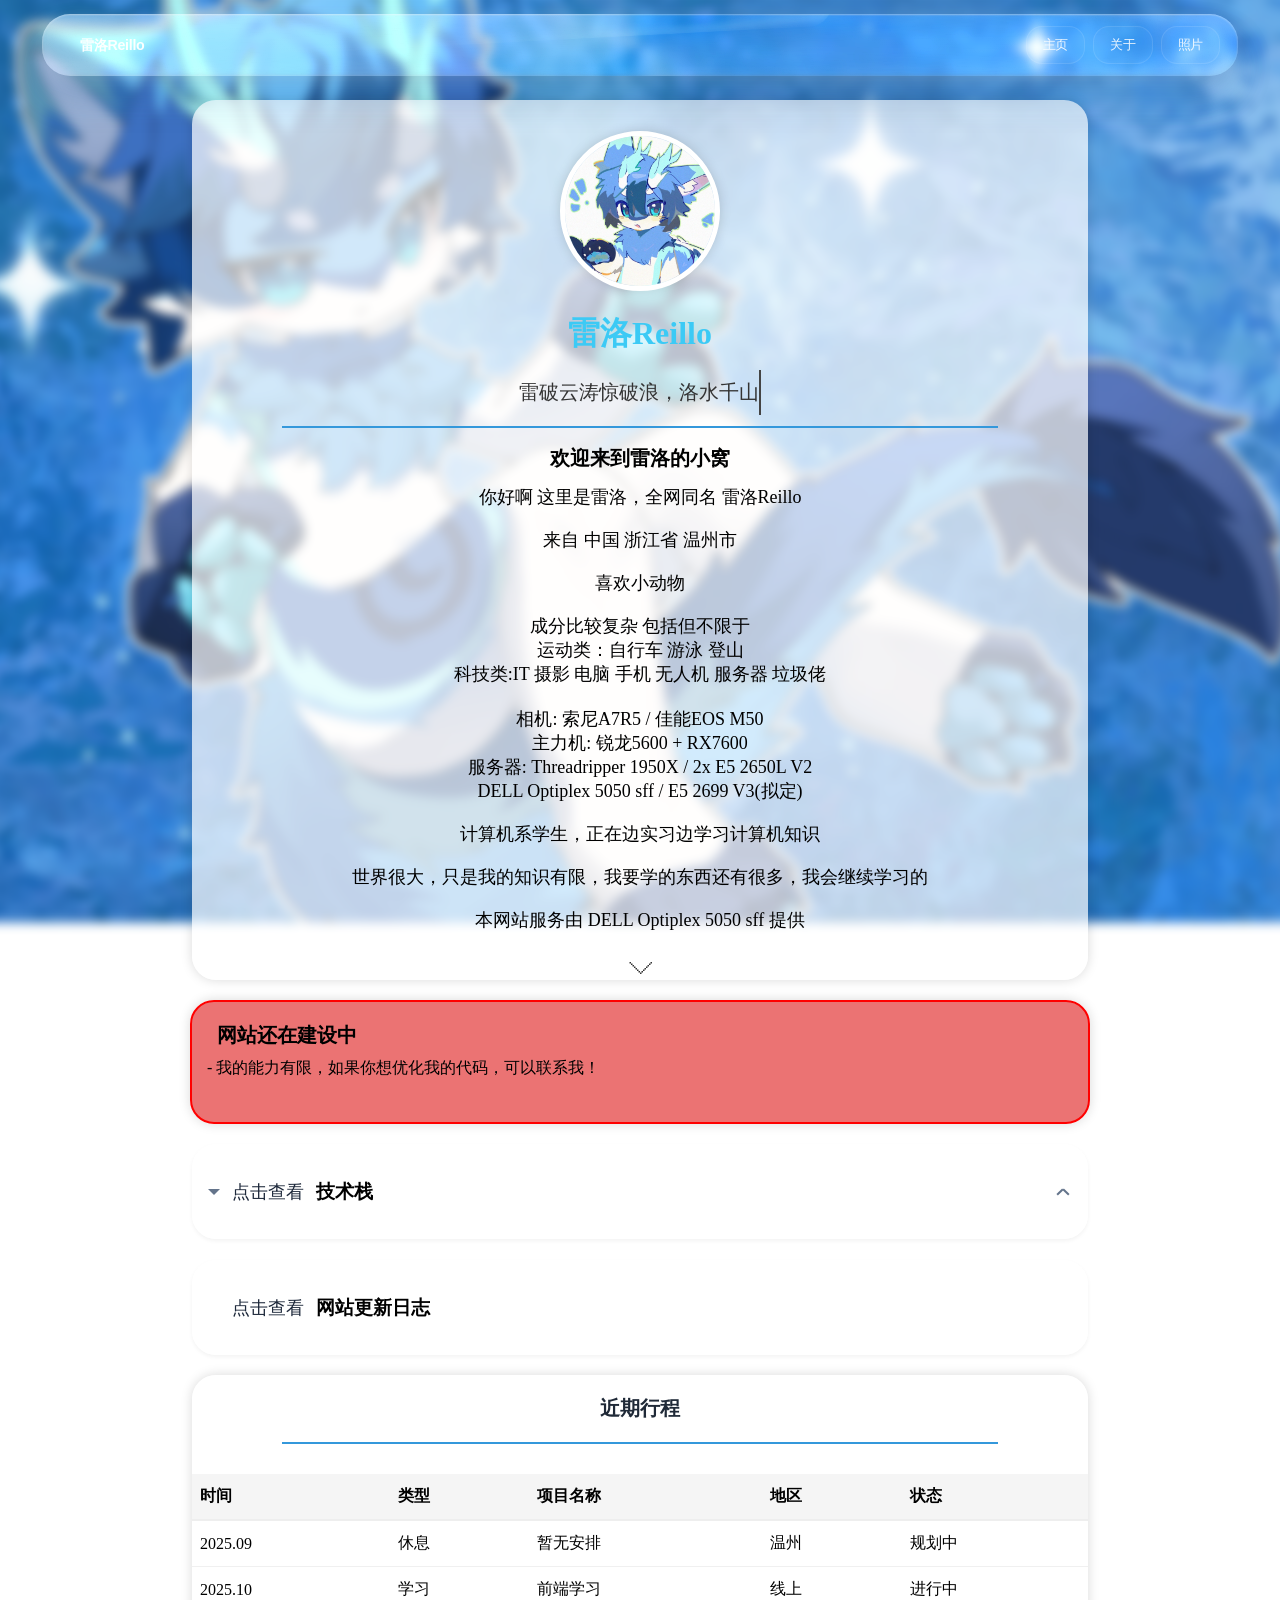
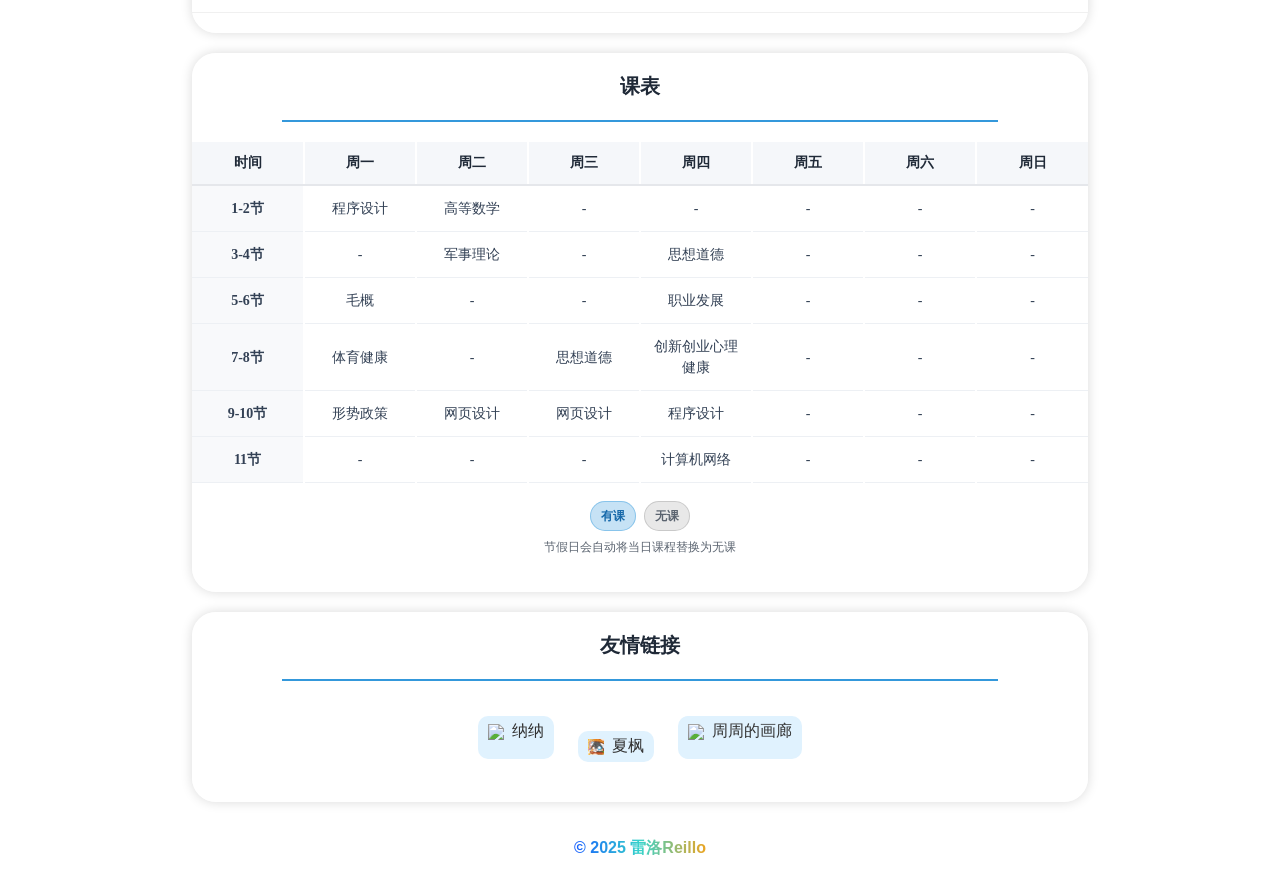
==== commit 760eb90e: "Organize project files" ====
--- a/index.html
+++ b/index.html
@@ -23,20 +23,20 @@
     <meta itemprop="image" content="https://furryreillo.top/favicon.png" />
 
     <!-- 外部资源引入（保留所有 script src） -->
-    <link rel="stylesheet" href="index.css" type="text/css">
-    <script src="loader-container.js"></script>
-    <script src="const-text.js"></script>
-    <script src="Rolling interaction.js"></script>
-    <script src="downBtn.js"></script>
-    <script src="collapsible-container.js"></script>
-    <script src="checkHomePage.js"></script>
-    <script src="fadeUpAnimation.js"></script>
-    <script src="course-current.js" defer></script>
+    <link rel="stylesheet" href="css/index.css" type="text/css">
+    <script src="js/loader-container.js"></script>
+    <script src="js/const-text.js"></script>
+    <script src="js/Rolling interaction.js"></script>
+    <script src="js/downBtn.js"></script>
+    <script src="js/collapsible-container.js"></script>
+    <script src="js/checkHomePage.js"></script>
+    <script src="js/fadeUpAnimation.js"></script>
+    <script src="js/course-current.js" defer></script>
 
     <!-- 网站图标 -->
-    <link rel="shortcut icon" type="image/ico" href="/favicon.png">
-    <link rel="icon" type="image/png" sizes="16x16" href="/favicon-16x16.png">
-    <link rel="icon" type="image/png" sizes="32x32" href="/favicon-32x32.png">
+    <link rel="shortcut icon" type="image/ico" href="assets/favicon.png">
+    <link rel="icon" type="image/png" sizes="16x16" href="assets/favicon-16x16.png">
+    <link rel="icon" type="image/png" sizes="32x32" href="assets/favicon-32x32.png">
     
     <!-- 页面标题 -->
     <title>雷洛的破烂小网站</title>
@@ -70,7 +70,7 @@
     <div class="top-section">
         <!-- 个人信息容器 -->
         <div class="container1" id="container1">
-            <img src="avatra.webp" alt="雷洛的头像" class="avatra-img">
+            <img src="assets/avatra.webp" alt="雷洛的头像" class="avatra-img">
             <h1>雷洛Reillo</h1>
             <div id="type-text"></div>
             
@@ -345,7 +345,7 @@
                 </div>
                 <div class="friend-link-item">
                     <a href="https://blog.mcxiafeng.top" target="_blank" class="friend-link">
-                        <img src="xiafeng-favicon.webp" alt="站点图标" class="link-favicon">
+                        <img src="assets/xiafeng-favicon.webp" alt="站点图标" class="link-favicon">
                         夏枫
                     </a>
                 </div>
--- a/css/index.css
+++ b/css/index.css
@@ -0,0 +1,1642 @@
+@charset "UTF-8"; /* 声明CSS文件编码为UTF-8，确保中文等字符正常显示 */
+
+/* ---CSS全局全局样式--- */
+/* 超链接样式 */
+a {
+    color: inherit; /* 超链接颜色继承父元素的颜色，不使用默认蓝色 */
+    text-decoration: none; /* 去除超链接默认的下划线 */
+}
+
+/* 图片不溢出 */
+img{
+    max-width: 80%; /* 图片最大宽度限制为父元素的80%，防止图片过大溢出容器 */
+    height: auto; /* 高度自动计算，保持图片原始宽高比例，避免变形 */
+}
+
+/* ---Body样式设置--- */
+body {
+    font-family: source-sans-pro; /* 指定页面文本使用source-sans-pro字体显示 */
+    background-color: #ffffff; /* 页面背景色设置为白色 */
+    overflow: auto; /* 当内容超出视口时，自动显示滚动条 */
+    min-height: auto; /*  body元素的最小高度自动适应，由内容撑开 */
+    margin: 0 auto; /* 水平方向居中对齐，上下外边距为0 */
+    height: auto; /* 高度自动，由内容决定 */
+}
+
+/* 页面背景图优化方案：降低对LCP（最大内容绘制）的影响 */
+body::before {
+  content: ""; /* 伪元素伪元素必须设置的空内容，使元素元素才能生效 */
+  position: fixed; /* 固定定位，使背景图不随页面滚动移动 */
+  top: 0;
+  left: 0;
+  width: 100%;
+  height: 100%; /* 占满元素占满整个视口区域，实现全屏背景 */
+
+  /* 1. 背景图基础设置 */
+    background-image: url("../assets/bg.webp"); /* 背景图片路径（使用WebP格式减少小体积） */
+  background-repeat: no-repeat; /* 禁止图片重复平铺 */
+  background-size: cover; /* 图片等比例缩放至覆盖全屏（可能裁剪边缘） */
+  background-position: center; /* 图片在容器中居中显示 */
+
+  /* 视觉样式效果 */
+  filter: blur(5px); /* 图片模糊处理（5px模糊度） */
+  transform: scale(1.05); /* 图片轻微放大1.05倍，解决模糊化后边缘空白问题 */
+  z-index: -1; /* 层级设为-1，确保在所有内容下方，不遮挡主内容 */
+
+  /* 2. 延迟渲染优化：避免阻塞LCP绘制 */
+  will-change: transform, filter; /* 提示浏览器该元素后续有变换/滤镜操作，提前准备GPU资源，不阻塞初始绘制 */
+
+  /* 3. 渲染范围限制：减少少响布局响主内容 */
+  contain: layout paint; /* 告诉浏览器：该元素的布局和绘制制不会影响外部，独立优化渲染，减少重排重绘范围 */
+}
+/* ---加载动画样式--- */
+.loader-container {
+    position: fixed; /* 固定定位，全屏覆盖 */
+    top: 0;
+    left: 0;
+    width: 100%; /* 宽度占满屏幕 */
+    height: 100vh; /* 高度占满视口 */
+    background: #fff; /* 白色背景，覆盖页面内容 */
+    display: flex; /* 使用flex布局 */
+    flex-direction: column; /* 子元素垂直排列 */
+    justify-content: center; /* 垂直居中 */
+    align-items: center; /* 水平居中 */
+    z-index: 9999; /* 层级最高，确保在最上层显示 */
+    transition: opacity 0.5s ease; /* 透明度变化的过渡动画，用于加载完成后隐藏 */
+}
+
+/* 加载动画-圆形旋转动画样式（优化LCP影响） */
+.loader {
+    width: 50px;
+    height: 50px;
+    border: 5px solid #f3f3f3;
+    border-top: 5px solid #3498db;
+    border-radius: 50%;
+    /* 优化动画性能：使用transform-origin确保旋转中心正确，避免布局偏移 */
+    transform-origin: center;
+    animation: spin 1s linear infinite;
+    /* 标记为低优先级动画，不阻塞主线程 */
+    will-change: transform;
+}
+
+/* 加载动画文本样式 */
+.loader-text {
+    margin-top: 20px;
+    color: #666;
+    font-size: 16px;
+    /* 文本渲染优化：避免加载时的字体闪烁 */
+    font-display: optional;
+}
+
+/* 旋转动画定义（优化性能） */
+@keyframes spin {
+    0% { transform: rotate(0deg); }
+    100% { transform: rotate(360deg); }
+    /* 仅使用transform属性，避免触发重排重绘，提升动画性能 */
+}
+
+/* 加载加载容器额外优化：减少对LCP元素的阻塞 */
+.loader-container {
+    /* 确保加载动画在LCP元素绘制前完成或快速隐藏 */
+    transition: opacity 0.3s ease-out; /* 缩短过渡时间，加快消失速度 */
+}
+/* ===== 仅追加：课表容器样式（保持原有风格） ===== */
+.course-table-container {
+    position: relative;
+    max-width: 100%;
+    width: 70%;
+    min-width: 200px;
+    margin: 0 auto 20px;
+    background: rgba(255, 255, 255, 0.7);
+    box-shadow: 0 0 12px rgba(0, 0, 0, 0.15);
+    border-radius: 10px;
+    padding: 20px 0 36px;
+    transition: all 0.3s ease;
+}
+
+.course-status-legend {
+    display: flex;
+    align-items: center;
+    justify-content: center;
+    flex-wrap: wrap;
+    gap: 8px;
+    margin: 18px auto 0;
+    padding: 0 14px;
+    color: #5b6470;
+    font-size: 12px;
+}
+
+.status-pill {
+    display: inline-flex;
+    align-items: center;
+    min-height: 24px;
+    padding: 3px 11px;
+    border-radius: 999px;
+    font-size: 12px;
+    font-weight: 700;
+}
+
+.status-pill-course {
+    background: rgba(52, 152, 219, 0.28);
+    color: #1769aa;
+    box-shadow: inset 0 0 0 1px rgba(52, 152, 219, 0.42);
+}
+
+.status-pill-free {
+    background: rgba(128, 128, 128, 0.18);
+    color: #5b6470;
+    box-shadow: inset 0 0 0 1px rgba(128, 128, 128, 0.3);
+}
+
+.holiday-note {
+    flex-basis: 100%;
+    text-align: center;
+}
+
+.current-course-status {
+    width: fit-content;
+    margin: 10px auto 0;
+    padding: 4px 12px;
+    border-radius: 999px;
+    color: #1769aa;
+    font-size: 12px;
+    font-weight: 700;
+}
+
+.current-course-status.no-course {
+    color: #5b6470;
+}
+
+.course-table-container h3 {
+    text-align: center;
+    font-size: 20px;
+    margin: 0 0 10px;
+    color: #1f2937;
+}
+
+.timetable-table {
+    width: 100%;
+    border-collapse: collapse;
+    font-size: 14px;
+    color: #334155;
+    table-layout: fixed;
+}
+
+.timetable-table thead th {
+    padding: 12px 8px;
+    background: #f5f7fa;
+    border-bottom: 2px solid #e5e7eb;
+    color: #1f2937;
+    font-weight: 700;
+    text-align: center;
+    white-space: nowrap;
+}
+
+.timetable-table tbody td {
+    padding: 12px 8px;
+    border-bottom: 1px solid #edf0f4;
+    text-align: center;
+    vertical-align: middle;
+    line-height: 1.5;
+}
+
+.timetable-table tbody td:first-child {
+    font-weight: 700;
+    background: rgba(245, 247, 250, 0.7);
+    white-space: nowrap;
+}
+
+/* 课表按周几增加与横线一致的竖向分隔线 */
+.timetable-table thead th:not(:last-child),
+.timetable-table tbody td:not(:last-child) {
+    border-right: 2px solid #ffffff;
+}
+
+/* 让课表更统一，不影响其他部位 */
+.table-wrap {
+    overflow-x: auto;
+}
+
+/* ---导航页样式--- */
+header {
+    position: fixed; /* 固定定位，不随页面滚动 */
+    z-index: 9998; /* 层级次高，确保在内容上方但低于加载动画 */
+    top: 10px; /* 距离顶部10px */
+    left: 6px; /* 距离左侧6px */
+    right: 6px; /* 距离右侧6px */
+    width: 92%; /* 宽度为92% */
+    min-width: 200px; /* 最小宽度200px，防止过窄 */
+    margin: 0 auto; /* 水平居中 */
+    height: 55px; /* 高度55px */
+    border-radius: 10px; /* 圆角10px */
+    background-color: #42b1f1; /* 背景色为浅蓝色 */
+    border-bottom: 0px solid #2C9AB7; /* 底部边框为0，即无下边框 */
+    opacity: 1; /* 完全不透明 */
+}
+
+/* 网站logo样式 */
+.logo {
+    color: #ffffff; /* 文字颜色为白色 */
+    font-weight: bold; /* 字体加粗 */
+    text-align: undefined; /* 未定义对齐方式（可能为冗余代码） */
+    width: 20%; /* 宽度占20% */
+    float: left; /* 左浮动 */
+    margin-top: 15px; /* 上外边距15px */
+    margin-left: 25px; /* 左外边距25px */
+    letter-spacing: 0px; /* 字间距0px */
+    margin-bottom: 20px; /* 下外边距20px */
+    font-weight: bold; /* 重复设置字体加粗 */
+    transition: all 0.3s linear; /* 所有属性变化时的过渡动画，0.3秒线性过渡 */
+}
+
+/* logo hover效果 */
+.logo:hover {
+    color: #3498db; /* 鼠标悬停时文字颜色变为深蓝色 */
+}
+
+/* 导航栏样式 */
+nav {
+    float: right; /* 右浮动 */
+    width: 50%; /* 宽度占50% */
+    text-align: right; /* 文本右对齐 */
+    margin-right: 25px; /* 右外边距25px */
+}
+
+/* 导航列表样式 */
+header nav ul {
+    list-style: none; /* 去除列表默认样式（圆点） */
+    float: right; /* 右浮动 */
+}
+
+/* 导航列表项样式 */
+nav ul li {
+    float: left; /* 左浮动，使列表项横向排列 */
+    color: #FFFFFF; /* 文字颜色为白色 */
+    font-size: 14px; /* 字体大小14px */
+    text-align: left; /* 文本左对齐 */
+    margin-right: 20px; /* 右外边距20px，项之间间距 */
+    letter-spacing: 2px; /* 字间距2px */
+    font-weight: bold; /* 字体加粗 */
+    transition: all 0.3s linear; /* 所有属性变化时的过渡动画 */
+    white-space: nowrap; /* 文本不换行，确保内容在一行显示 */
+}
+
+/* 导航链接样式 */
+ul li a {
+    color: #FFFFFF; /* 链接文字颜色为白色 */
+    text-decoration: none; /* 去除链接下划线 */
+    white-space: nowrap; /* 链接文本不换行 */
+}
+
+/* 导航项hover效果 */
+ul li:hover a {
+    color: #3498db; /* 鼠标悬停时链接文字颜色变为深蓝色 */
+}
+
+/* 响应式适配：屏幕宽度小于等于768px时 */
+@media (max-width: 768px) {
+    header nav ul {
+        flex-direction: column; /* 列表项改为垂直排列 */
+        gap: 10px; /* 项之间垂直间距10px */
+    }
+}
+/* 容器通用样式：包括多个容器和友情链接容器 */
+.container,
+.container1,
+.container2,
+.container3,
+.container4,
+.Friendship-Links-container {
+    position: relative; /* 相对定位，作为子元素绝对定位的参考 */
+    max-width: 100%; /* 最大宽度不超过父元素 */
+    min-width: 200px; /* 最小宽度200px，确保小屏幕下不致过窄 */
+    width: 70%; /* 容器宽度为父元素的70% */
+    height: 150px; /* 容器默认高度150px */
+    background: rgba(255, 255, 255, 0.7); /* 白色背景，70%透明度 */
+    box-shadow: 0 0 12px rgba(0, 0, 0, 0.15); /* 轻微阴影，增强立体感 */
+    border-radius: 10px; /* 10px圆角边框 */
+    margin: 0 auto; /* 水平居中 */
+    padding: 20px 0; /* 上下内边距20px，左右0 */
+    padding-bottom: 20px; /* 底部内边距20px，控制内容与底部距离 */
+    margin-bottom: 20px; /* 底部外边距20px，容器间垂直间隔 */
+    transition: all 1s ease; /* 所有属性变化时的过渡动画，1秒缓动 */
+    transition: opacity 0.4s ease; /* 透明度过渡动画，0.4秒缓动（注：与上一行transition有重复，后者会覆盖前者相同属性） */
+    z-index: 0; /* 层级0，确保在背景之上、其他元素之下 */
+}
+
+/* 碰撞时的样式（通过JS动态添加此类） */
+.colliding {
+    opacity: 0.4 !important; /* 强制半透明效果，优先级最高 */
+}
+
+/* 给.container1添加防收缩占位伪元素 */
+.container1::before {
+    content: ""; /* 空内容 */
+    display: inline-block; /* 行内块级元素，可设置宽高 */
+    height: 45px; /* 高度与打字元素行高一致，防止布局跳动 */
+    width: 1px; /* 宽度1px，不占用过多空间 */
+    visibility: hidden; /* 隐藏但保留占位空间 */
+}
+
+/* 第一个容器样式（主要内容区） */
+.container1 {
+    height: auto; /* 高度自动适应内容 */
+    min-height: 820px; /* 最小高度820px，避免内容过少时容器过矮 */
+    margin-top: 100px; /* 顶部外边距100px，与导航栏保持距离 */
+    padding: 12px 0; /* 上下内边距12px，给内部元素空间 */
+    text-align: center; /* 内部元素水平居中 */
+    position: relative; /* 相对定位，作为子元素定位参考 */
+}
+
+/* 光标闪烁动画定义 */
+@keyframes blink {
+    50% { border-color: transparent; } /* 动画进行到50%时，边框颜色变为透明 */
+}
+
+/* 头像容器样式 */
+.avatra-img {
+    width: 150px; /* 容器宽度150px */
+    height: 150px; /* 容器高度150px */
+    border-radius: 50%; /* 50%圆角，形成圆形 */
+    border: 5px solid #ffffff; /* 5px白色边框 */
+    background-color: #f5f5f5; /* 浅灰色背景，图片加载前显示 */
+    box-shadow: 0 0 12px rgba(0, 0, 0, 0.15); /* 轻微阴影，增强立体感 */
+    display: block; /* 块级元素，可设置margin */
+    margin: 0 auto; /* 水平居中 */
+    margin-top: -30px; /* 向上偏移30px，突出显示 */
+}
+
+/* 图片容器内图片样式 */
+.img-container img {
+    width: 200px; /* 图片宽度200px */
+    height: 200px; /* 图片高度200px */
+    border-radius: 50%; /* 50%圆角，裁剪为圆形 */
+    object-fit: cover; /* 保持图片比例，裁剪多余部分 */
+}
+
+/* 第一个容器内段落样式 */
+.container1 p {
+    text-align: center; /* 文本居中 */
+    padding-top: 1px; /* 顶部内边距1px */
+    font-size: 18px; /* 字体大小18px */
+}
+
+/* 第一个容器内链接样式 */
+.container1 a {
+    text-align: center; /* 链接文本居中 */
+}
+
+/* 第一个容器内一级标题样式 */
+.container1 h1 {
+    text-align: center; /* 标题居中 */
+    color: #3ccaf5; /* 标题颜色为浅蓝色 */
+}
+
+/* 第一个容器内三级标题样式 */
+.container1 h3 {
+    text-align: center; /* 标题居中 */
+    font-size: 20px; /* 字体大小20px */
+    margin-bottom: -25px; /* 底部外边距-25px，向上偏移 */
+    margin-top: -20px; /* 顶部外边距-20px，向上偏移 */
+}
+
+/* 第一个容器内链接的悬停状态 */
+.container1 a:hover {
+    color: #3498db; /* 悬停时颜色变为深蓝色 */
+    transition: all 0.2s linear; /* 所有属性变化过渡，0.2秒线性过渡 */
+}
+
+/* 第二个容器样式 */
+.container2 {
+    height: 100px; /* 高度100px */
+    min-height: 100px; /* 最小高度100px，避免内容过少时收缩 */
+    margin-top: 20px; /* 顶部外边距20px */
+    padding: 10px 0; /* 上下内边距10px */
+    text-align: center; /* 内部元素居中 */
+    position: relative; /* 相对定位 */
+    background: rgba(231, 80, 80, 0.8); /* 浅红色背景，80%透明度 */
+    border: 2px solid #ff0000; /* 2px红色实线边框 */
+}
+
+/* 第二个容器内段落样式 */
+.container2 p {
+    text-align: justify; /* 文本两端对齐 */
+    margin-left: 15px; /* 左外边距15px */
+}
+
+/* 第二个容器内三级标题样式 */
+.container2 h3 {
+    text-align: justify; /* 文本两端对齐 */
+    font-size: 20px; /* 字体大小20px */
+    margin-bottom: -25px; /* 底部外边距-25px，向上偏移 */
+    margin-top: 10px; /* 顶部外边距10px */
+    margin-left: 25px; /* 左外边距25px */
+}
+
+/* 第三个容器样式 */
+.container3 {
+    height: auto; /* 高度自动适应内容 */
+}
+
+/* 第三个容器和友情链接容器内三级标题样式 */
+.container3 h3,
+.Friendship-Links-container h3 {
+    text-align: justify; /* 文本两端对齐 */
+    font-size: 20px; /* 字体大小20px */
+    margin-bottom: -25px; /* 底部外边距-25px，向上偏移 */
+    margin-top: 10px; /* 顶部外边距10px */
+    margin-left: 25px; /* 左外边距25px */
+}
+
+
+/* 最后一个容器的底部外边距 */
+.container:last-child {
+    margin-bottom: 20px; /* 底部外边距20px，与下方元素保持距离 */
+}
+
+/* 实线分隔线样式 */
+.divider-solid {
+    width: 80%; /* 宽度80% */
+    height: 2px; /* 高度2px，线的粗细 */
+    background: #3498db; /* 背景色为深蓝色，即线的颜色 */
+    margin: 0 auto; /* 水平居中 */
+    margin-top: 10px; /* 顶部外边距10px */
+    margin-bottom: 10px; /* 底部外边距10px */
+}
+
+/* 打字元素样式（仅针对.container1中的#type-text） */
+.container1 #type-text {
+    font-size: 20px; /* 字体大小20px */
+    font-family: "Microsoft YaHei", sans-serif; /* 字体为微软雅黑，无衬线字体 */
+    color: #333; /* 文本颜色为深灰色 */
+    border-right: 2px solid #444; /* 右侧2px深灰色边框，模拟光标 */
+    display: inline-block; /* 行内块级元素 */
+    animation: blink 0.8s infinite; /* 应用blink动画，0.8秒一次，无限循环 */
+    line-height: 45px; /* 行高45px */
+    white-space: nowrap; /* 文本不换行 */
+    vertical-align: top; /* 垂直对齐方式为顶部，与占位伪元素对齐 */
+    z-index: 10; /* 层级10，确保在其他内容之上 */
+}
+
+/* 打字元素核心样式（通用） */
+#type-text {
+    font-size: 22px; /* 字体大小22px */
+    font-family: "Microsoft YaHei", sans-serif; /* 字体为微软雅黑 */
+    color: #333; /* 文本颜色深灰色 */
+    border-right: 2px solid #444; /* 右侧光标边框 */
+    display: inline-block; /* 行内块级 */
+    animation: blink 1s infinite; /* 光标闪烁动画，1秒一次 */
+    line-height: 45px; /* 行高45px */
+    white-space: nowrap; /* 不换行 */
+    z-index: 10; /* 层级10 */
+    position: absolute; /* 绝对定位 */
+    top: 270px; /* 距离容器顶部270px */
+    left: 50%; /* 水平方向居中（左边缘在50%位置） */
+    transform: translateX(-50%); /* 水平向左移动自身50%宽度，实现精准居中 */
+}
+/* 光标闪烁动画：模拟打字时的光标效果 */
+@keyframes blink {
+    50% { border-color: transparent; } /* 动画执行到50%时，边框颜色变为透明，实现光标闪烁 */
+}
+
+/* 优化横向滚动条样式（仅适用于WebKit内核浏览器，如Chrome、Safari） */
+.type-container::-webkit-scrollbar {
+    height: 4px; /* 滚动条高度（横向滚动条的垂直高度） */
+}
+.type-container::-webkit-scrollbar-thumb {
+    background: #ddd; /* 滚动条滑块颜色为浅灰色 */
+    border-radius: 2px; /* 滑块圆角2px，使其更圆润 */
+}
+
+/* 调整.container1内分割线的顶部间距 */
+.container1 .divider-solid {
+    margin-top: 70px; /* 顶部外边距70px，拉开与上方打字区域的距离 */
+}
+
+/* 圆形按钮样式（新增动画过渡） */
+.round-btn {
+    /* 保留原有样式 */
+    width: auto;
+    height: auto;
+    border: none;
+    border-radius: 0;
+    background: transparent;
+    padding: 10px 0;
+    margin: 0;
+    position: absolute;
+    left: 50%;
+    bottom: -10px; /* 与上方文字的距离 */
+    transform: translateX(-50%);
+    cursor: pointer;
+    outline: none;
+    
+    /* 未hover时浮动动画 */
+    animation: floatUpDown 2s ease-in-out infinite;
+    
+    /* 新增：按钮动画状态切换的过渡（关键） */
+    transition: animation 0.3s ease;
+}
+
+/* 箭头样式（优化过渡） */
+.arrow {
+    font-size: 24px;
+    color: #333;
+    font-weight: normal;
+    display: inline-block;
+    /* 保留原有变换过渡，增加颜色过渡（可选） */
+    transition: transform 0.3s ease, color 0.3s ease;
+}
+
+/* 上下浮动关键帧 */
+@keyframes floatUpDown {
+    0% { transform: translateX(-50%) translateY(0); }
+    50% { transform: translateX(-50%) translateY(-6px); }
+    100% { transform: translateX(-50%) translateY(0); }
+}
+
+/* 箭头上下弹跳动画（备用） */
+@keyframes bounce {
+    0%, 100% { transform: translateY(0); }
+    50% { transform: translateY(5px); }
+}
+
+/* hover 状态：停止浮动 + 平滑过渡 */
+.round-btn:hover {
+    animation: none; /* 取消浮动动画，配合按钮的 transition 实现平滑停止 */
+}
+
+/* hover 时箭头效果（更平滑的变换） */
+.round-btn:hover .arrow {
+    transform: translateY(1px); /* 箭头向下微动 */
+    color: #555; /* 颜色轻微加深（可选，增强反馈） */
+}
+
+/* 鼠标离开时，箭头恢复的过渡已通过 .arrow 的 transition 实现 */
+
+/* 可折叠容器整体样式 */
+.collapsible-container {
+    background: rgba(255, 255, 255, 0.7); /* 白色背景，70%透明度 */
+    border-radius: 8px; /* 8px圆角边框 */
+    box-shadow: 0 2px 4px rgba(0, 0, 0, 0.05); /* 轻微阴影，增强层次感 */
+    overflow: hidden; /* 溢出内容隐藏，确保圆角生效 */
+    margin: 0 auto 20px; /* 水平居中，底部外边距20px */
+    max-width: 100%; /* 最大宽度不超过父元素 */
+    min-width: 200px; /* 最小宽度200px，小屏幕下不致过窄 */
+    width: 70%; /* 容器宽度为父元素的70% */
+    transition: opacity 0.4s ease; /* 透明度过渡，0.4秒缓动 */
+}
+
+/* 可折叠容器标题栏样式 */
+.collapsible-header {
+    display: flex; /* 启用flex布局 */
+    align-items: center; /* 子元素垂直居中 */
+    justify-content: space-between; /* 子元素两端对齐，标题在左，指示器在右 */
+    padding: 16px; /* 内边距16px */
+    cursor: pointer; /* 鼠标悬浮时显示指针，提示可点击折叠/展开 */
+    transition: background-color 0.2s ease; /* 背景色过渡，0.2秒缓动 */
+}
+
+/* 标题栏悬停效果 */
+.collapsible-header:hover {
+    background-color: #f1f5f9; /* 悬停时背景变为浅灰色 */
+}
+
+/* 标题栏左侧内容容器 */
+.header-content {
+    display: flex; /* 启用flex布局 */
+    align-items: center; /* 子元素垂直居中 */
+    gap: 12px; /* 子元素之间间距12px */
+}
+
+/* 标题栏标题文本样式 */
+.header-title {
+    font-size: 18px; /* 字体大小18px */
+    font-weight: 500; /* 字体粗细为500（中等加粗） */
+    color: #1e293b; /* 文本颜色为深灰色 */
+}
+
+/* 三角形展开/折叠指示器样式 */
+.triangle {
+    width: 0;
+    height: 0;
+    /* 通过透明边框组合绘制三角形，此时为向上的三角形 */
+    border-left: 6px solid transparent; /* 左侧透明边框 */
+    border-right: 6px solid transparent; /* 右侧透明边框 */
+    border-top: 6px solid #64748b; /* 顶部深色边框，形成三角形底边 */
+    transition: transform 0.3s ease; /* 旋转过渡，0.3秒缓动（用于折叠时旋转） */
+}
+
+/* 箭头图标样式（通过CSS伪元素绘制） */
+.chevron {
+    width: 16px; /* 图标宽度16px */
+    height: 16px; /* 图标高度16px */
+    position: relative; /* 相对定位，作为伪元素定位参考 */
+    color: #64748b; /* 图标颜色为深灰色 */
+    transition: transform 0.3s ease; /* 旋转过渡，0.3秒缓动（用于折叠时旋转） */
+}
+
+/* 箭头右侧上半部分（通过伪元素before绘制） */
+.chevron::before {
+    content: ''; /* 伪元素必须有content属性，此处为空 */
+    position: absolute; /* 绝对定位 */
+    width: 8px; /* 线条宽度8px */
+    height: 2px; /* 线条高度2px */
+    background-color: currentColor; /* 背景色继承父元素color（深灰色） */
+    transform: rotate(45deg); /* 旋转45度，形成箭头右上部分 */
+    top: 7px; /* 距离顶部7px */
+    right: 2px; /* 距离右侧2px */
+}
+
+/* 箭头右侧下半部分（通过伪元素after绘制） */
+.chevron::after {
+    content: ''; /* 伪元素空内容 */
+    position: absolute; /* 绝对定位 */
+    width: 8px; /* 线条宽度8px */
+    height: 2px; /* 线条高度2px */
+    background-color: currentColor; /* 背景色继承父元素color */
+    transform: rotate(-45deg); /* 旋转-45度，形成箭头右下部分 */
+    top: 7px; /* 距离顶部7px */
+    right: 8px; /* 距离右侧8px */
+}
+/* 可折叠容器内容区域样式（核心控制展开/收起） */
+.collapsible-content {
+  max-height: 0; /* 初始高度为0，隐藏内容 */
+  opacity: 0; /* 初始透明度为0，隐藏内容 */
+  overflow: hidden; /* 溢出内容隐藏，避免内容泄露 */
+  /* 过渡动画：高度和透明度同时变化，0.4秒缓动，实现平滑展开/收起 */
+  transition: max-height 0.4s ease, opacity 0.4s ease;
+}
+
+/* 内容区域内部容器样式 */
+.content-inner {
+  padding: 16px; /* 内边距16px，保证内容与边框距离 */
+  border-top: 1px solid #ffffff; /* 顶部1px白色边框，分隔标题栏与内容 */
+  transition: opacity 0.4s ease; /* 透明度过渡，0.4秒缓动 */
+}
+
+/* 内容区域文本样式 */
+.content-text {
+  color: #334155; /* 文本颜色为深灰色 */
+  margin-bottom: 16px; /* 底部外边距16px，与下方元素间距 */
+  line-height: 1.5; /* 行高1.5，提升文字可读性 */
+}
+
+/* 内容区域高亮块样式 */
+.content-highlight {
+  background: rgba(255, 255, 255, 0.7); /* 白色背景，70%透明度 */
+  padding: 12px; /* 内边距12px */
+  border-radius: 6px; /* 6px圆角边框 */
+  margin-bottom: 16px; /* 底部外边距16px，与下方元素间距 */
+}
+
+/* 高亮块内文本样式 */
+.highlight-text {
+  color: #000000; /* 文本颜色为黑色 */
+  font-size: 14px; /* 字体大小14px */
+  line-height: 1.5; /* 行高1.5 */
+  text-align: center; /* 文本水平居中 */
+}
+
+/* 内容区域图片样式 */
+.content-image {
+  width: 100%; /* 图片宽度占满父容器 */
+  height: auto; /* 高度自动，保持图片原始比例 */
+  border-radius: 6px; /* 6px圆角，使图片更圆润 */
+  margin-top: 16px; /* 顶部外边距16px，与上方元素间距 */
+}
+
+/* 标签容器样式（横向排列） */
+.tags-container {
+  display: flex; /* 启用Flex布局，实现标签横向排列 */
+  flex-wrap: wrap; /* 标签超出容器宽度时自动换行 */
+  gap: 8px; /* 标签之间的间距8px */
+  margin: 16px 0; /* 上下外边距16px，与其他元素间距 */
+}
+
+/* 单个标签样式 */
+.tag-item {
+  background-color: #e0f2fe; /* 标签背景色为浅蓝色 */
+  color: #0284c7; /* 标签文本颜色为深蓝色 */
+  padding: 6px 12px; /* 内边距：上下6px，左右12px */
+  border-radius: 4px; /* 4px圆角 */
+  font-size: 14px; /* 字体大小14px */
+  white-space: nowrap; /* 标签文本不换行，保持完整性 */
+  height: auto; /* 高度自动适应内容 */
+}
+
+/* 特殊标签样式：#buhui（不会） */
+#buhui {
+  background: #e20101; /* 背景色为红色 */
+  color: white; /* 文本颜色为白色 */
+}
+
+/* 特殊标签样式：#liaojie（了解） */
+#liaojie {
+  background: #f3d31b; /* 背景色为黄色 */
+  color: white; /* 文本颜色为白色 */
+}
+
+/* 特殊标签样式：#yingyong（应用） */
+#yingyong {
+  background: #019709; /* 背景色为绿色 */
+  color: white; /* 文本颜色为白色 */
+}
+
+/* 特殊标签样式：#jingtong（精通） */
+#jingtong {
+  background: linear-gradient(90deg, #4facfe 0%, #00f2fe 100%); /* 横向渐变色背景 */
+  color: white; /* 文本颜色为白色 */
+}
+
+/* 垂直线条样式 */
+.vertical-line {
+  border: none; /* 清除默认边框 */
+  width: 80%; /* 宽度为80% */
+  height: 2px; /* 高度2px，即线条粗细 */
+  background-color: #3498db; /* 线条颜色为深蓝色 */
+  margin: 20px auto; /* 上下外边距20px，水平居中 */
+}
+
+/* 另一个标签容器样式（横向排列） */
+.tag-container {
+  display: flex; /* 启用Flex布局，横向排列 */
+  flex-wrap: wrap; /* 超出宽度自动换行 */
+  gap: 15px; /* 标签之间间距15px */
+  margin: 16px 0; /* 上下外边距16px */
+  margin-left: 15px; /* 左外边距15px，与左侧保持距离 */
+  white-space: nowrap; /* 标签文本不换行 */
+  height: auto; /* 高度自动适应 */
+}
+
+/* 调整container3内h3标题的间距与对齐 */
+.container3 h3 {
+  margin-top: 0; /* 顶部外边距为0，贴近上方元素（如需间距可设正值） */
+  text-align: center; /* 文本水平居中 */
+}
+
+/* 调整container3内p段落的间距与样式 */
+.container3 p {
+  margin-top: 8px; /* 顶部外边距8px，与上方h3保持间距 */
+  line-height: 1.6; /* 行高1.6，优化可读性 */
+  text-align: center; /* 文本水平居中 */
+}
+
+/* 表格核心样式（适配原有视觉风格） */
+.itinerary-table {
+    width: 100%;
+    border-collapse: collapse; /* 合并边框，避免双重线条 */
+    margin-top: 10px;
+}
+
+/* 表头样式 */
+.itinerary-table thead th {
+    padding: 12px 8px;
+    text-align: left;
+    background-color: #f5f5f5; /* 浅灰色背景区分表头 */
+    font-weight: 600;
+    border-bottom: 2px solid #eee; /* 底部边框强化分隔 */
+}
+
+/* 表体单元格样式 */
+.itinerary-table tbody td {
+    padding: 12px 8px;
+    border-bottom: 1px solid #f0f0f0; /* 行分隔线 */
+}
+
+/* hover行高亮（可选，提升交互） */
+.itinerary-table tbody tr:hover {
+    background-color: #f9f9f9;
+}
+/* 新增：状态标签样式（区分不同状态，可选） */
+.status {
+    display: inline-block;
+    padding: 4px 8px;
+    border-radius: 4px;
+    font-size: 14px;
+    color: #fff;
+}
+/* 进行中状态（渐变色）*/
+.status.ongoing{
+    background-color:#20ee76;
+}
+/* 拟定中状态（蓝色） */
+.status.pending {
+    background-color:#db890d;
+}
+/* 已确认状态（绿色） */
+.status.confirmed {
+    background-color:#4299e1;
+}
+/* 已取消状态（红色，备用） */
+.status.cancelled {
+    background-color: #ef4444;
+}
+/* 已完成状态 */
+.status.completed {
+    background-color: #ffbf0e;
+}
+
+/* 友情链接容器内h3标题样式 */
+.Friendship-Links-container h3 {
+  text-align: center; /* 文本水平居中 */
+  margin-top: 0; /* 顶部外边距为0，贴近上方元素 */
+}
+/* 友情链接列表容器 */
+.friend-links-list {
+    text-align: center; /* 使内部链接容器整体居中 */
+    padding: 15px 0; /* 与上下元素保持距离 */
+}
+
+/* 单个链接容器 - 控制间距 */
+.friend-link-item {
+    display: inline-block; /* 使多个链接横向排列 */
+    margin: 0 10px 15px; /* 左右间距10px，上下间距15px */
+    border-radius: 10px; /* 10px圆角边框 */
+    background-color: #e0f2fe; /* 标签背景色为浅蓝色 */
+    
+}
+
+/* 链接样式 */
+.friend-link {
+    display: inline-flex;
+    align-items: center;
+    text-decoration: none;
+    color: #333;
+    padding: 5px 10px;
+    border-radius: 10px;
+    transition: background-color 0.3s;
+}
+
+.friend-link:hover {
+    background-color: #7ebfeb;; /* 鼠标悬停时文字颜色变为深蓝色 */
+    border-radius: 10px; /* 10px圆角边框 */
+}
+
+/* 图标样式 */
+.link-favicon {
+    width: 16px;
+    height: 16px;
+    margin-right: 8px;
+    vertical-align: middle;
+}
+
+/* 版权文本样式（渐变色文字） */
+.Copyright {
+  /* 横向渐变色背景：从蓝色到青绿色再到橙色 */
+  background: linear-gradient(90deg, #165DFF, #36d3cb, #eca522);
+  background-image: linear-gradient(90deg, #165DFF, #36d3cb, #eca522); /* 重复设置，确保兼容性 */
+  background-repeat: no-repeat; /* 防止渐变重复 */
+  
+  /* 文字裁剪：背景仅作用于文字区域（兼容多浏览器） */
+  -webkit-background-clip: text;
+  -moz-background-clip: text;
+  background-clip: text;
+  
+  /* 文字透明：显示背景渐变颜色（兼容多浏览器） */
+  color: transparent;
+  -webkit-text-fill-color: transparent;
+  -moz-text-fill-color: transparent;
+  
+  /* 文字基础样式 */
+  font-weight: 700; /* 字体加粗 */
+  font-family: "Segoe UI", Arial, sans-serif; /* 指定字体 */
+  display: inline-block; /* 确保背景仅覆盖文字区域 */
+}
+
+/* 版权容器样式 */
+.Copyright-container {
+  width: 100%; /* 宽度占满父容器 */
+  display: flex; /* 启用Flex布局 */
+  flex-direction: column; /* 子元素垂直排列 */
+  align-items: center; /* 子元素水平居中 */
+}
+
+/* 当前正在进行的课程 */
+.timetable-table td.current-course {
+    background: rgba(52, 152, 219, 0.28) !important;
+    color: #123b5d !important;
+    font-weight: 700;
+    box-shadow:
+        inset 0 0 0 2px rgba(52, 152, 219, 0.48),
+        inset 0 0 18px rgba(52, 152, 219, 0.16);
+    transition: background-color 0.25s ease, box-shadow 0.25s ease;
+}
+
+.timetable-table td.current-course::after {
+    content: "进行中";
+    display: block;
+    margin-top: 3px;
+    color: #1769aa;
+    font-size: 11px;
+    font-weight: 700;
+}
+
+/* ========== 先删除原有加载动画样式（以下整段删掉） ========== */
+/* ---加载动画样式--- */
+.loader-container {
+    position: fixed; /* 固定定位，全屏覆盖 */
+    top: 0;
+    left: 0;
+    width: 100%; /* 宽度占满屏幕 */
+    height: 100vh; /* 高度占满视口 */
+    background: #fff; /* 白色背景，覆盖页面内容 */
+    display: flex; /* 使用flex布局 */
+    flex-direction: column; /* 子元素垂直排列 */
+    justify-content: center; /* 垂直居中 */
+    align-items: center; /* 水平居中 */
+    z-index: 9999; /* 层级最高，确保在最上层显示 */
+    transition: opacity 0.5s ease; /* 透明度变化的过渡动画，用于加载完成后隐藏 */
+}
+
+/* 加载动画-圆形旋转动画样式（优化LCP影响） */
+.loader {
+    width: 50px;
+    height: 50px;
+    border: 5px solid #f3f3f3;
+    border-top: 5px solid #3498db;
+    border-radius: 50%;
+    /* 优化动画性能：使用transform-origin确保旋转中心正确，避免布局偏移 */
+    transform-origin: center;
+    animation: spin 1s linear infinite;
+    /* 标记为低优先级动画，不阻塞主线程 */
+    will-change: transform;
+}
+
+/* 加载动画文本样式 */
+.loader-text {
+    margin-top: 20px;
+    color: #666;
+    font-size: 16px;
+    /* 文本渲染优化：避免加载时的字体闪烁 */
+    font-display: optional;
+}
+
+/* 旋转动画定义（优化性能） */
+@keyframes spin {
+    0% { transform: rotate(0deg); }
+    100% { transform: rotate(360deg); }
+    /* 仅使用transform属性，避免触发重排重绘，提升动画性能 */
+}
+
+/* 加载加载容器额外优化：减少对LCP元素的阻塞 */
+.loader-container {
+    /* 确保加载动画在LCP元素绘制前完成或快速隐藏 */
+    transition: opacity 0.3s ease-out; /* 缩短过渡时间，加快消失速度 */
+}
+/* ========== 加载动画样式删除结束 ========== */
+
+/* ========== 添加渐入动画核心样式 ========== */
+/* 1. 定义渐入动画：透明度从0到1 + 向上移动归位 */
+@keyframes fadeInUp {
+    0% {
+        opacity: 0;
+        transform: translateY(20px); /* 初始向上偏移20px */
+    }
+    100% {
+        opacity: 1;
+        transform: translateY(0); /* 归位 */
+    }
+}
+
+/* 2. 全局渐入动画通用类（所有需要渐入的元素都加这个类） */
+.fade-in-element {
+    opacity: 0; /* 初始透明 */
+    animation: fadeInUp 0.8s ease forwards; /* 动画时长0.8s，结束后保持最终状态 */
+    will-change: opacity, transform; /* 优化动画性能 */
+}
+
+/* 3. 给不同元素设置延迟，形成层次感（可根据需求调整延迟时间） */
+/* 导航栏：最先出现 */
+.header {
+    animation-delay: 0.1s;
+}
+/* 个人信息容器：延迟0.3s */
+.container1 {
+    animation-delay: 0.3s;
+}
+/* 网站建设提示容器：延迟0.6s */
+.container2 {
+    animation-delay: 0.6s;
+}
+/* 技术栈折叠容器：延迟0.9s */
+#tech-stack-container {
+    animation-delay: 0.9s;
+}
+/* 更新日志折叠容器：延迟1.2s */
+#changelog-container {
+    animation-delay: 1.2s;
+}
+/* 近期行程容器：延迟1.5s */
+.container3 {
+    animation-delay: 1.5s;
+}
+/* 友情链接容器：延迟1.8s */
+.Friendship-Links-container {
+    animation-delay: 1.8s;
+}
+/* 版权信息：最后出现（延迟2.1s） */
+.Copyright-container {
+    animation-delay: 2.1s;
+}
+
+/* 4. 文字/小元素额外细化（可选，让文字渐入更细腻） */
+.container1 h1, .container1 h3, .container1 p {
+    animation: fadeInUp 0.8s ease forwards;
+    opacity: 0;
+}
+/* 头像单独延迟 */
+.avatra-img {
+    animation: fadeInUp 0.8s ease forwards;
+    opacity: 0;
+    animation-delay: 0.4s;
+}
+/* 个人信息内文字依次延迟 */
+.container1 h1 { animation-delay: 0.5s; }
+.container1 #type-text { animation-delay: 0.7s; }
+.container1 h3 { animation-delay: 0.9s; }
+.container1 p:nth-child(1) { animation-delay: 1.0s; }
+.container1 p:nth-child(2) { animation-delay: 1.1s; }
+/* 其他文字可按需添加 */
+
+/* ===== 让导航栏真正透，不要整块毛玻璃 ===== */
+header.glass-nav {
+    position: fixed !important;
+    top: 14px !important;
+    left: 50% !important;
+    transform: translateX(-50%) !important;
+    width: min(92vw, 1160px) !important;
+    height: 62px !important;
+    padding: 0 18px !important;
+    border-radius: 999px !important;
+    border: 1px solid rgba(255,255,255,0.18) !important;
+    background: rgba(255,255,255,0.02) !important;
+    backdrop-filter: blur(10px) saturate(160%) brightness(1.12) !important;
+    -webkit-backdrop-filter: blur(10px) saturate(160%) brightness(1.12) !important;
+    box-shadow:
+        inset 0 1px 0 rgba(255,255,255,0.32),
+        inset 0 -1px 0 rgba(255,255,255,0.05),
+        0 12px 28px rgba(15, 23, 42, 0.06) !important;
+    overflow: hidden !important;
+    isolation: isolate !important;
+    z-index: 9999 !important;
+}
+
+/* 顶部折射高光 */
+header.glass-nav::before {
+    content: "";
+    position: absolute;
+    inset: 0;
+    border-radius: inherit;
+    background:
+        radial-gradient(130% 180% at 18% 14%, rgba(255,255,255,0.78), transparent 24%),
+        radial-gradient(140% 200% at 80% 100%, rgba(125,211,252,0.18), transparent 30%),
+        linear-gradient(120deg,
+            rgba(255,255,255,0.10) 0%,
+            rgba(255,255,255,0.04) 24%,
+            rgba(255,255,255,0.00) 52%,
+            rgba(255,255,255,0.08) 100%);
+    opacity: 0.9;
+    pointer-events: none;
+    z-index: 0;
+}
+
+/* 边缘轻微亮线，像玻璃折射 */
+header.glass-nav::after {
+    content: "";
+    position: absolute;
+    left: 5%;
+    right: 8%;
+    top: -25%;
+    height: 75%;
+    border-radius: 50%;
+    background: linear-gradient(90deg,
+        rgba(255,255,255,0),
+        rgba(255,255,255,0.72) 18%,
+        rgba(255,255,255,0.14) 30%,
+        rgba(255,255,255,0) 60%);
+    filter: blur(14px);
+    transform: rotate(-8deg) skewX(-16deg);
+    opacity: 0.8;
+    pointer-events: none;
+    z-index: 1;
+}
+
+header.glass-nav .logo,
+header.glass-nav nav.glass-nav-menu {
+    position: relative;
+    z-index: 2;
+}
+
+header.glass-nav .logo {
+    float: left !important;
+    margin: 0 0 0 12px !important;
+    line-height: 62px !important;
+    color: rgba(255, 255, 255, 0.96) !important;
+    font-weight: 600 !important;
+    letter-spacing: -0.03em !important;
+    font-family: "SF Pro Display", "SF Pro Text", "SFUIText", "PingFang SC", "Helvetica Neue", Arial, sans-serif !important;
+    font-size: 0.95rem !important;
+    text-shadow: none !important;
+}
+
+header.glass-nav .logo a {
+    color: rgba(255, 255, 255, 0.96) !important;
+    text-decoration: none !important;
+}
+
+header.glass-nav nav.glass-nav-menu {
+    float: right !important;
+    margin: 0 10px 0 0 !important;
+    background: transparent !important;
+    border: none !important;
+    box-shadow: none !important;
+}
+
+header.glass-nav nav.glass-nav-menu ul {
+    display: flex !important;
+    align-items: center !important;
+    gap: 8px !important;
+    height: 62px !important;
+    margin: 0 !important;
+    padding: 0 !important;
+    list-style: none !important;
+}
+
+header.glass-nav nav.glass-nav-menu ul li {
+    margin: 0 !important;
+    padding: 0 !important;
+    list-style: none !important;
+}
+
+header.glass-nav nav.glass-nav-menu ul li a {
+    position: relative;
+    display: inline-flex;
+    align-items: center;
+    justify-content: center;
+    height: 36px;
+    padding: 0 16px;
+    border-radius: 999px;
+    border: 1px solid rgba(255,255,255,0.10);
+    background: rgba(255,255,255,0.02);
+    color: rgba(31, 41, 55, 0.72) !important;
+    font-family: "SF Pro Display", "SF Pro Text", "SFUIText", "PingFang SC", "Helvetica Neue", Arial, sans-serif !important;
+    font-weight: 500 !important;
+    letter-spacing: -0.015em !important;
+    font-size: 0.83rem !important;
+    text-shadow: none !important;
+    transition: all 0.2s ease;
+}
+
+header.glass-nav nav.glass-nav-menu ul li a:hover,
+header.glass-nav nav.glass-nav-menu ul li a:focus-visible {
+    background: rgba(255,255,255,0.08);
+    border-color: rgba(255,255,255,0.18);
+    color: rgba(17, 24, 39, 0.92) !important;
+    box-shadow: inset 0 1px 0 rgba(255,255,255,0.30);
+}
+
+@media (max-width: 768px) {
+    header.glass-nav {
+        width: min(94vw, 1100px) !important;
+        height: auto !important;
+        min-height: 62px !important;
+        border-radius: 22px !important;
+    }
+
+    header.glass-nav nav.glass-nav-menu ul {
+        flex-wrap: wrap !important;
+        justify-content: center !important;
+        height: auto !important;
+        padding: 6px 0 !important;
+    }
+}
+
+/* ===== 全部导航栏文字统一 iOS 化 ===== */
+header.glass-nav .logo,
+header.glass-nav .logo a,
+header.glass-nav nav.glass-nav-menu ul li a,
+header.glass-nav nav.glass-nav-menu ul li a:hover,
+header.glass-nav nav.glass-nav-menu ul li a:focus-visible {
+    font-family: "SF Pro Display", "SF Pro Text", "SFUIText", "PingFang SC", "Helvetica Neue", Arial, sans-serif !important;
+    letter-spacing: -0.02em !important;
+    text-shadow: none !important;
+}
+
+header.glass-nav .logo {
+    float: left !important;
+    display: flex !important;
+    align-items: center !important;
+    justify-content: flex-start !important;
+    height: 62px !important;
+    margin: 0 !important;
+    margin-left: 20px !important;
+    padding: 0px !important;
+    color: rgba(255, 255, 255, 0.96) !important;
+    font-family: "SF Pro Display", "SF Pro Text", "SFUIText", "PingFang SC", "Helvetica Neue", Arial, sans-serif !important;
+    font-weight: 500 !important;
+    letter-spacing: -0.02em !important;
+    line-height: 1 !important;
+    text-shadow: none !important;
+    background: transparent !important;
+    border: none !important;
+    border-radius: 0 !important;
+    box-shadow: none !important;
+    flex-shrink: 0 !important;
+}
+
+header.glass-nav .logo a {
+    display: flex !important;
+    align-items: center !important;
+    justify-content: center !important;
+    height: 100% !important;
+    color: rgba(255, 255, 255, 0.96) !important;
+    text-decoration: none !important;
+    font-family: inherit !important;
+    font-size: inherit !important;
+    font-weight: inherit !important;
+    letter-spacing: inherit !important;
+}
+
+header.glass-nav nav.glass-nav-menu {
+    display: flex !important;
+    align-items: center !important;
+    justify-content: flex-end !important;
+    margin: 0 !important;
+    padding: 0 !important;
+    flex-shrink: 0 !important;
+}
+
+header.glass-nav nav.glass-nav-menu ul {
+    display: flex !important;
+    align-items: center !important;
+    gap: 8px !important;
+    height: 62px !important;
+    margin: 0 !important;
+    padding: 0 !important;
+    list-style: none !important;
+}
+
+header.glass-nav nav.glass-nav-menu ul li a {
+    display: inline-flex !important;
+    align-items: center !important;
+    justify-content: center !important;
+    height: 36px !important;
+    padding: 0 16px !important;
+    border-radius: 999px !important;
+    background: rgba(255,255,255,0.03) !important;
+    border: 1px solid rgba(255,255,255,0.10) !important;
+    color: rgba(255, 255, 255, 0.9) !important;
+    font-family: "SF Pro Display", "SF Pro Text", "SFUIText", "PingFang SC", "Helvetica Neue", Arial, sans-serif !important;
+    font-size: 0.82rem !important;
+    font-weight: 500 !important;
+    letter-spacing: -0.02em !important;
+    line-height: 1 !important;
+    text-shadow: none !important;
+    box-shadow: none !important;
+}
+
+header.glass-nav nav.glass-nav-menu ul li a:hover,
+header.glass-nav nav.glass-nav-menu ul li a:focus-visible {
+    color: rgba(255, 255, 255, 1) !important;
+    background: rgba(255,255,255,0.08) !important;
+    border-color: rgba(255,255,255,0.18) !important;
+}
+
+/* Apple 风格内容容器圆角统一 */
+.container,
+.container1,
+.container2,
+.container3,
+.container4,
+.collapsible-container,
+.course-table-container,
+.Friendship-Links-container,
+.Copyright-container {
+    border-radius: 24px !important;
+}
+
+@media (max-width: 768px) {
+    .container,
+    .container1,
+    .container2,
+    .container3,
+    .container4,
+    .collapsible-container,
+    .course-table-container,
+    .Friendship-Links-container,
+    .Copyright-container {
+        border-radius: 20px !important;
+    }
+}
+
+/* 统一课表、近期行程和友情链接的标题与分隔线 */
+.container3 h3,
+.course-table-container h3,
+.Friendship-Links-container h3 {
+    margin: 0 0 10px !important;
+    text-align: center !important;
+    font-size: 20px !important;
+    color: #1f2937 !important;
+}
+
+.container3 .vertical-line,
+.course-table-container .vertical-line,
+.Friendship-Links-container .vertical-line {
+    width: 80% !important;
+    height: 2px !important;
+    margin: 20px auto !important;
+    border: none !important;
+    background-color: #3498db !important;
+}
+
+/* =========================================================
+   透明 Liquid Glass 导航栏
+   中间保持透明，反射、折射和立体感集中在边缘
+   ========================================================= */
+header.glass-nav {
+    background: transparent !important;
+    border: 1px solid transparent !important;
+    box-shadow:
+        0 18px 28px rgba(22, 75, 125, 0.18),
+        0 3px 8px rgba(255, 255, 255, 0.18),
+        inset 0 1px 0 rgba(255, 255, 255, 0.7),
+        inset 0 -1px 0 rgba(255, 255, 255, 0.24) !important;
+    backdrop-filter: none !important;
+    -webkit-backdrop-filter: none !important;
+    isolation: isolate !important;
+    overflow: hidden !important;
+}
+
+/* 透明轮廓：只绘制边缘，不覆盖中间内容 */
+header.glass-nav::before {
+    content: "";
+    position: absolute;
+    inset: 0;
+    padding: 1px;
+    border-radius: inherit;
+    background:
+        linear-gradient(115deg,
+            rgba(255,255,255,0.92) 0%,
+            rgba(255,255,255,0.20) 8%,
+            transparent 18%,
+            transparent 76%,
+            rgba(255,255,255,0.62) 92%,
+            rgba(255,255,255,0.94) 100%);
+    -webkit-mask:
+        linear-gradient(#000 0 0) content-box,
+        linear-gradient(#000 0 0);
+    -webkit-mask-composite: xor;
+    mask:
+        linear-gradient(#000 0 0) content-box,
+        linear-gradient(#000 0 0);
+    mask-composite: exclude;
+    pointer-events: none;
+    z-index: 0;
+    animation: liquid-edge-shift 7s ease-in-out infinite alternate;
+}
+
+/* 反射带：仅沿顶部和侧边扫过，中间不铺底 */
+header.glass-nav::after {
+    content: "";
+    position: absolute;
+    inset: 0;
+    border-radius: inherit;
+    background:
+        linear-gradient(108deg,
+            transparent 0%,
+            transparent 13%,
+            rgba(255,255,255,0.72) 17%,
+            rgba(255,255,255,0.12) 22%,
+            transparent 29%,
+            transparent 100%);
+    -webkit-mask: linear-gradient(#000 0 0) border-box;
+    mask: linear-gradient(#000 0 0) border-box;
+    mix-blend-mode: screen;
+    opacity: 0.55;
+    pointer-events: none;
+    z-index: 1;
+    transform: translateX(-28%);
+    animation: liquid-reflection 8s ease-in-out infinite;
+}
+
+/* 让内容位于反射层上方；中间区域仍由页面背景直接透出 */
+header.glass-nav .logo,
+header.glass-nav nav.glass-nav-menu {
+    position: relative !important;
+    z-index: 2 !important;
+}
+
+/* 轻微的液态轮廓呼吸，不改变中间内容 */
+header.glass-nav {
+    animation: liquid-outline 6s ease-in-out infinite;
+}
+
+@keyframes liquid-edge-shift {
+    0% {
+        opacity: 0.68;
+        filter: hue-rotate(0deg) brightness(1);
+    }
+    100% {
+        opacity: 1;
+        filter: hue-rotate(8deg) brightness(1.12);
+    }
+}
+
+@keyframes liquid-reflection {
+    0%, 18% {
+        transform: translateX(-34%);
+        opacity: 0.12;
+    }
+    52% {
+        transform: translateX(8%);
+        opacity: 0.68;
+    }
+    82%, 100% {
+        transform: translateX(34%);
+        opacity: 0.18;
+    }
+}
+
+@keyframes liquid-outline {
+    0%, 100% {
+        border-radius: 999px;
+        box-shadow:
+            0 18px 28px rgba(22, 75, 125, 0.18),
+            0 3px 8px rgba(255, 255, 255, 0.18),
+            inset 0 1px 0 rgba(255, 255, 255, 0.7),
+            inset 0 -1px 0 rgba(255, 255, 255, 0.24);
+    }
+    50% {
+        border-radius: 46% 54% 52% 48% / 54% 46% 54% 46%;
+        box-shadow:
+            0 21px 32px rgba(22, 75, 125, 0.22),
+            0 4px 10px rgba(255, 255, 255, 0.22),
+            inset 0 1px 0 rgba(255, 255, 255, 0.82),
+            inset 0 -2px 0 rgba(255, 255, 255, 0.28);
+    }
+}
+
+@media (prefers-reduced-motion: reduce) {
+    header.glass-nav,
+    header.glass-nav::before,
+    header.glass-nav::after {
+        animation: none !important;
+    }
+}
+
+/* =========================================================
+   凸透镜式 Liquid Glass
+   取消生硬白边，保留轻微透镜底色和边缘折射
+   ========================================================= */
+header.glass-nav {
+    background:
+        radial-gradient(ellipse at 50% 48%,
+            rgba(255,255,255,0.075) 0%,
+            rgba(255,255,255,0.04) 48%,
+            rgba(255,255,255,0.12) 82%,
+            rgba(255,255,255,0.02) 100%) !important;
+    border: 0 !important;
+    backdrop-filter: blur(1.5px) saturate(145%) brightness(1.04) !important;
+    -webkit-backdrop-filter: blur(1.5px) saturate(145%) brightness(1.04) !important;
+    box-shadow:
+        0 22px 36px rgba(31, 91, 145, 0.18),
+        0 5px 16px rgba(255,255,255,0.18),
+        inset 0 1px 2px rgba(255,255,255,0.34),
+        inset 0 -2px 5px rgba(28, 93, 153, 0.13) !important;
+}
+
+/* 柔和透镜边缘：不再使用 1px 的硬白轮廓 */
+header.glass-nav::before {
+    inset: -12px !important;
+    padding: 12px !important;
+    border-radius: inherit !important;
+    background:
+        radial-gradient(ellipse at center,
+            transparent 0 62%,
+            rgba(255,255,255,0.04) 68%,
+            rgba(255,255,255,0.22) 77%,
+            rgba(255,255,255,0.46) 84%,
+            rgba(255,255,255,0.08) 91%,
+            transparent 100%),
+        conic-gradient(from 215deg at 50% 50%,
+            rgba(255,255,255,0.05),
+            rgba(255,255,255,0.62),
+            rgba(154,220,255,0.30),
+            rgba(255,255,255,0.04),
+            rgba(255,255,255,0.48),
+            rgba(255,255,255,0.05));
+    -webkit-mask: none !important;
+    mask: none !important;
+    filter: blur(5px) saturate(130%) !important;
+    opacity: 0.72 !important;
+    animation: lens-edge-breathe 6s ease-in-out infinite alternate !important;
+}
+
+/* 边缘折射带：亮度和色彩偏移只出现在外圈 */
+header.glass-nav::after {
+    inset: -4px !important;
+    border-radius: inherit !important;
+    background:
+        radial-gradient(ellipse at center,
+            transparent 0 66%,
+            rgba(255,255,255,0.02) 69%,
+            rgba(255,255,255,0.16) 73%,
+            rgba(126,211,252,0.26) 78%,
+            rgba(255,255,255,0.34) 82%,
+            transparent 91%),
+        linear-gradient(112deg,
+            transparent 0 14%,
+            rgba(255,255,255,0.50) 19%,
+            rgba(136,220,255,0.24) 23%,
+            transparent 29% 100%);
+    mix-blend-mode: screen !important;
+    filter: blur(3px) saturate(160%) !important;
+    opacity: 0.72 !important;
+    transform: translateX(-34%) rotate(-3deg) !important;
+    animation: lens-refraction 9s ease-in-out infinite !important;
+}
+
+@keyframes lens-edge-breathe {
+    0% {
+        transform: scale(0.995);
+        opacity: 0.58;
+    }
+    100% {
+        transform: scale(1.012);
+        opacity: 0.84;
+    }
+}
+
+@keyframes lens-refraction {
+    0%, 18% {
+        transform: translateX(-36%) rotate(-3deg);
+        opacity: 0.22;
+    }
+    52% {
+        transform: translateX(4%) rotate(-3deg);
+        opacity: 0.74;
+    }
+    84%, 100% {
+        transform: translateX(34%) rotate(-3deg);
+        opacity: 0.24;
+    }
+}
+
+/* 回滚后的轻微透明度调整 */
+header.glass-nav {
+    background:
+        radial-gradient(ellipse at 50% 48%,
+            rgba(255,255,255,0.055) 0%,
+            rgba(255,255,255,0.028) 48%,
+            rgba(255,255,255,0.085) 82%,
+            rgba(255,255,255,0.012) 100%) !important;
+}
+
+header.glass-nav::before {
+    opacity: 0.66 !important;
+}
+
+header.glass-nav::after {
+    opacity: 0.68 !important;
+}
+
+
+/* 仅微调 Logo 字体，让视觉大小和导航按钮接近 */
+header.glass-nav .logo,
+header.glass-nav .logo a {
+    font-size: 0.89rem !important;
+    font-weight: 600 !important;
+}
+
+.timetable-table td.no-course-cell {
+    background: rgba(128, 128, 128, 0.18) !important;
+    color: #5b6470 !important;
+    font-weight: 700;
+    box-shadow:
+        inset 0 0 0 2px rgba(128, 128, 128, 0.34),
+        inset 0 0 18px rgba(128, 128, 128, 0.10);
+}
+
+.timetable-table td.no-course-cell::after {
+    content: "进行中";
+    display: block;
+    margin-top: 3px;
+    color: #68717c;
+    font-size: 11px;
+    font-weight: 700;
+}
+
+/* 最终覆盖：Apple 风格导航圆角 */
+header.glass-nav {
+    border-radius: 28px !important;
+}
+
+header.glass-nav nav.glass-nav-menu ul li a {
+    border-radius: 16px !important;
+}
+
+@media (max-width: 768px) {
+    header.glass-nav {
+        border-radius: 22px !important;
+    }
+}
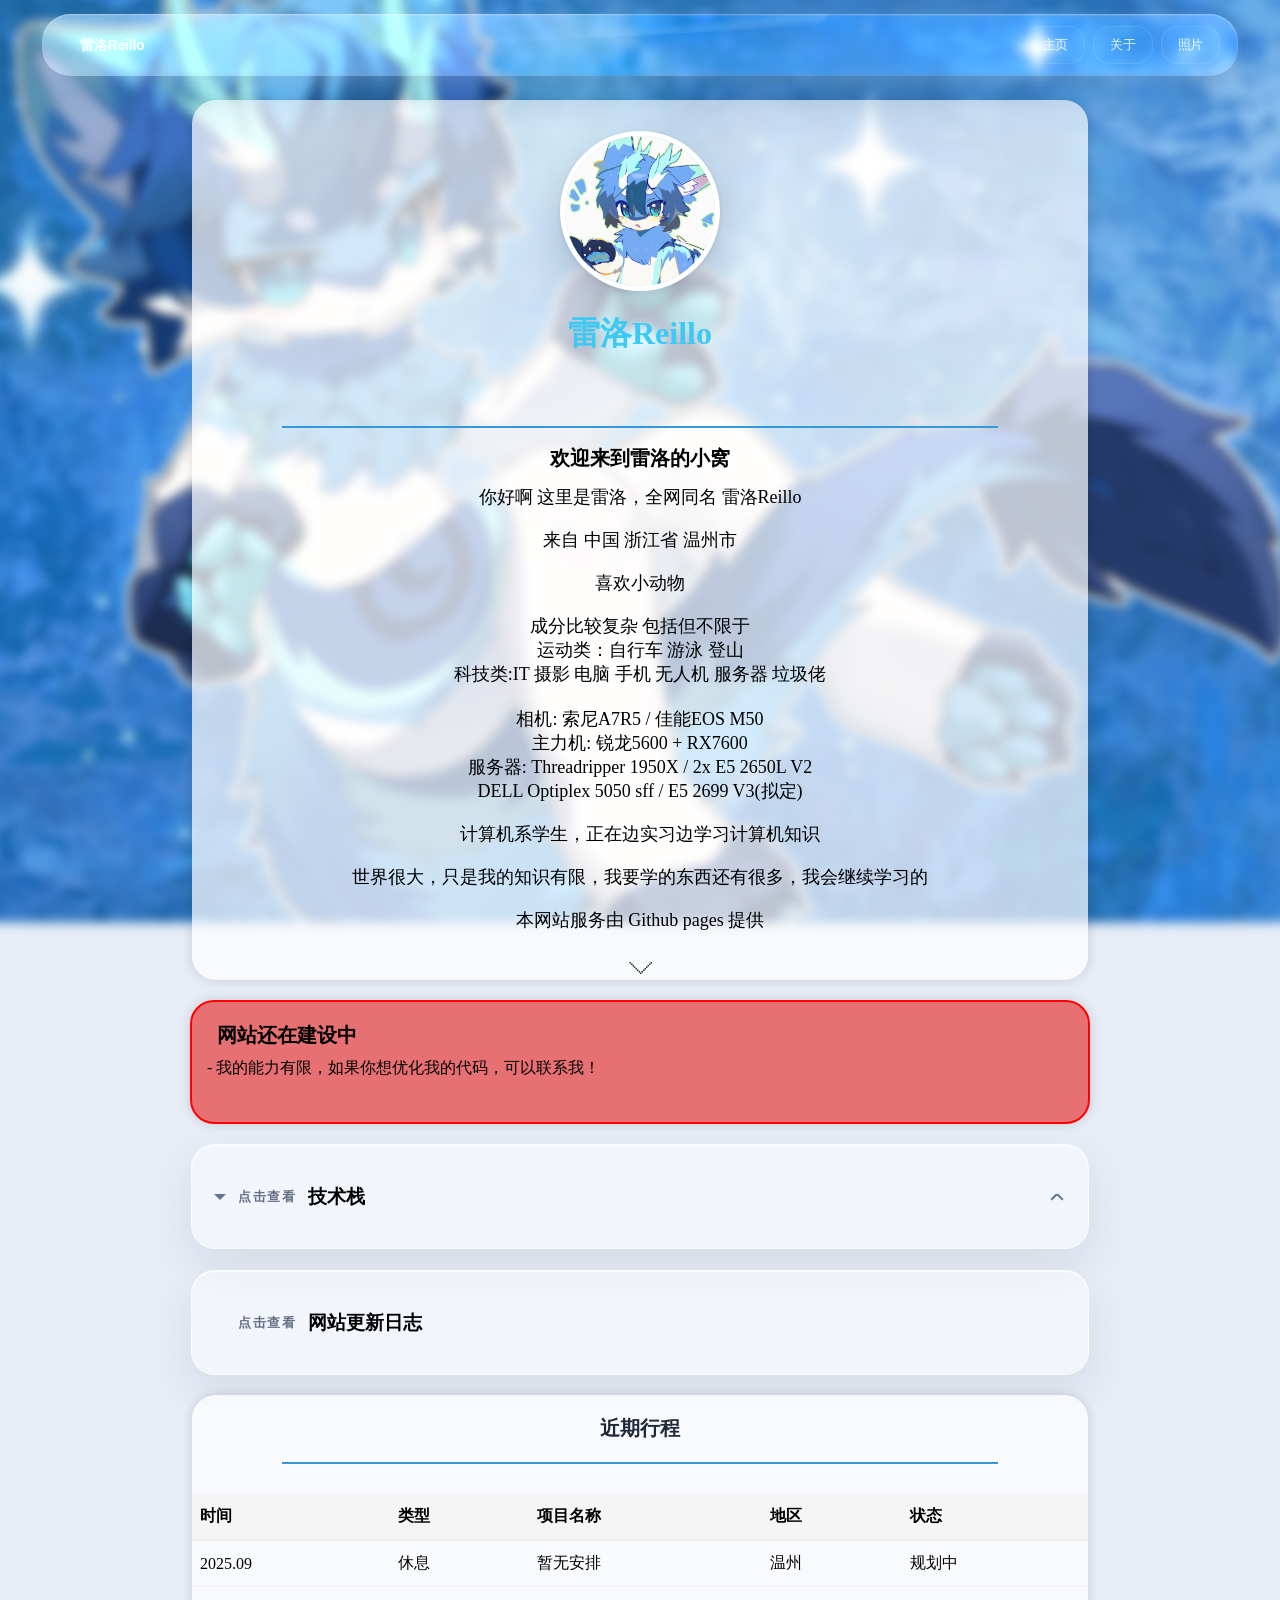
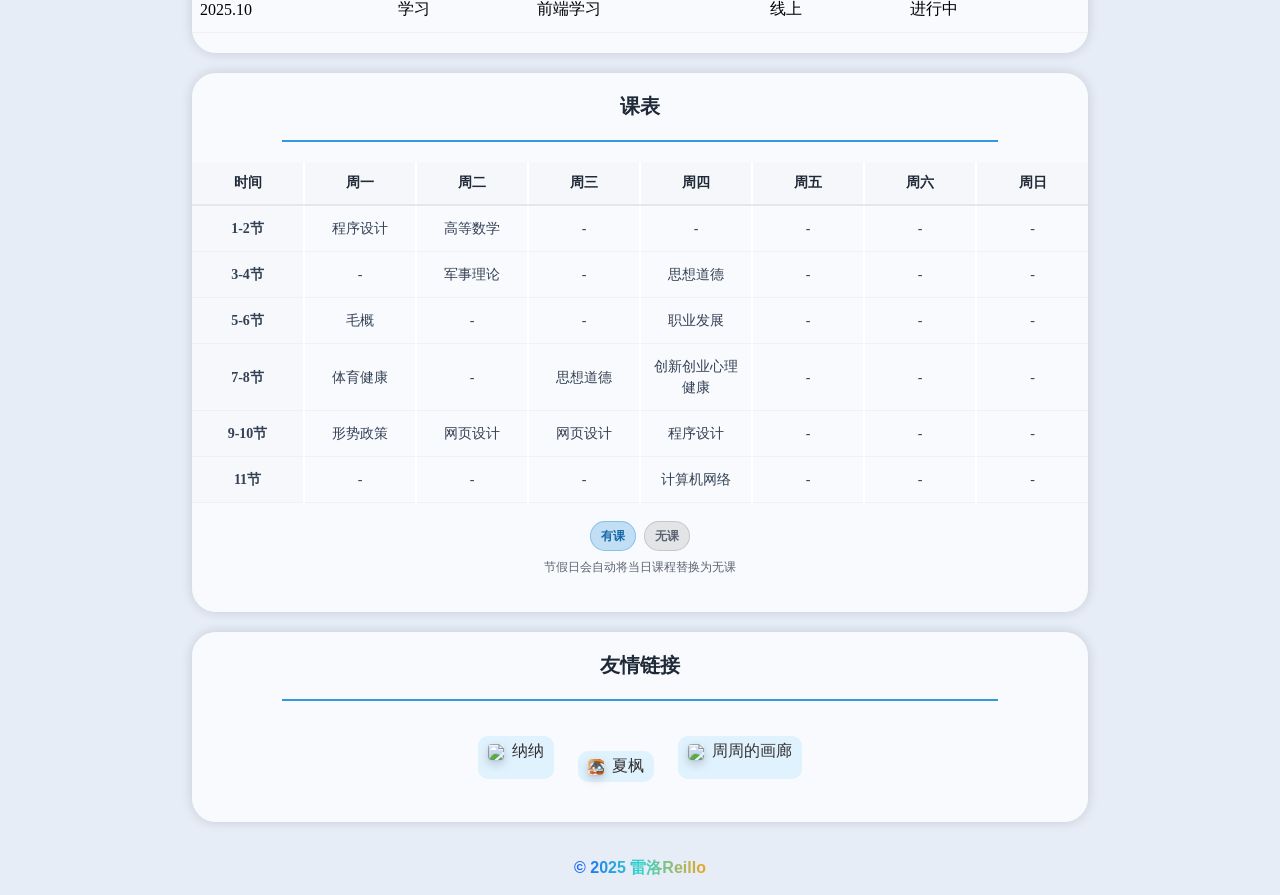
==== commit 85a65ba5: "Update homepage loading and tech stack styles" ====
--- a/index.html
+++ b/index.html
@@ -24,6 +24,9 @@
 
     <!-- 外部资源引入（保留所有 script src） -->
     <link rel="stylesheet" href="css/index.css" type="text/css">
+    <script>
+        window.__indexLoaderMode = true;
+    </script>
     <script src="js/loader-container.js"></script>
     <script src="js/const-text.js"></script>
     <script src="js/Rolling interaction.js"></script>
@@ -45,9 +48,118 @@
 <body>
     <!-- 加载动画界面 -->
     <div class="loader-container">
-        <div class="loader"></div>
-        <div class="loader-text">加载中...</div>
+        <div class="loader-panel" aria-label="加载页">
+            <p class="loader-eyebrow">LOADING</p>
+            <h1 class="loader-title">加载中</h1>
+            <p class="loader-subtext">正在准备首页内容与资源，请稍候。</p>
+
+            <div class="loader-progress-wrap" aria-label="加载进度">
+                <div class="loader-progress-track">
+                    <div class="loader-progress-fill"></div>
+                </div>
+                <div class="loader-progress-meta">
+                    <span>正在加载</span>
+                    <span>62%</span>
+                </div>
+            </div>
+
+            <div class="loader-footer-note">正在进入首页</div>
+        </div>
     </div>
+
+    <script>
+        (function() {
+            const loader = document.querySelector('.loader-container');
+            const progressFill = document.querySelector('.loader-progress-fill');
+            const progressLabel = document.querySelector('.loader-progress-meta span:last-child');
+
+            if (!loader || !progressFill || !progressLabel) {
+                return;
+            }
+
+            let currentProgress = 0;
+            let progressTimer = null;
+            let loaded = false;
+            let finishScheduled = false;
+
+            const renderProgress = (value) => {
+                const clampedValue = Math.max(0, Math.min(100, value));
+                currentProgress = clampedValue;
+                progressFill.style.width = `${clampedValue}%`;
+                progressLabel.textContent = `${Math.round(clampedValue)}%`;
+            };
+
+            const fadeOutLoader = () => {
+                loader.style.opacity = '0';
+
+                setTimeout(() => {
+                    document.body.classList.add('home-entered');
+                    loader.style.display = 'none';
+                }, 500);
+            };
+
+            const finishLoading = () => {
+                if (finishScheduled) {
+                    return;
+                }
+
+                finishScheduled = true;
+
+                if (progressTimer) {
+                    window.clearInterval(progressTimer);
+                    progressTimer = null;
+                }
+
+                const startValue = currentProgress;
+                const startTime = performance.now();
+                const duration = 280;
+
+                const completeStep = (now) => {
+                    const elapsed = now - startTime;
+                    const ratio = Math.min(1, elapsed / duration);
+                    const nextValue = startValue + (100 - startValue) * ratio;
+                    renderProgress(nextValue);
+
+                    if (ratio < 1) {
+                        requestAnimationFrame(completeStep);
+                        return;
+                    }
+
+                    setTimeout(fadeOutLoader, 180);
+                };
+
+                requestAnimationFrame(completeStep);
+            };
+
+            progressFill.style.width = '0%';
+            progressFill.style.transition = 'width 0.08s linear';
+            progressLabel.textContent = '0%';
+
+            progressTimer = window.setInterval(() => {
+                if (loaded) {
+                    return;
+                }
+
+                if (currentProgress >= 92) {
+                    return;
+                }
+
+                renderProgress(currentProgress + 2 + Math.random() * 3);
+            }, 80);
+
+            window.addEventListener('load', function() {
+                loaded = true;
+                finishLoading();
+            }, { once: true });
+
+            window.setTimeout(() => {
+                if (!finishScheduled) {
+                    loaded = true;
+                    finishLoading();
+                }
+            }, 2400);
+        })();
+    </script>
 
     <!-- 导航栏区域 -->
     <div class="header" id="header"> 
@@ -97,7 +209,7 @@
             <div class="target-section" id="targetSection"></div>
             
             <p>世界很大，只是我的知识有限，我要学的东西还有很多，我会继续学习的</p>
-            <p>本网站服务由  DELL Optiplex 5050 sff 提供</p><br>
+            <p>本网站服务由 Github pages 提供</p><br>
             
             <!-- 向下滚动按钮 -->
             <button class="round-btn" id="downBtn">
@@ -185,7 +297,7 @@
                     <div class="tags-container">
                         <div class="tag-item" id="jingtong">疯狂星期四</div>
                     </div>
-                    
+
                     <div class="content-highlight">
                         <p class="highlight-text">实际上这个人写的都是使山代码!</p>
                         <p class="highlight-text">后端苦手/前端享受者</p>
--- a/css/index.css
+++ b/css/index.css
@@ -16,7 +16,7 @@
 /* ---Body样式设置--- */
 body {
     font-family: source-sans-pro; /* 指定页面文本使用source-sans-pro字体显示 */
-    background-color: #ffffff; /* 页面背景色设置为白色 */
+        background-color: #e7edf7; /* 页面背景色与主背景一致，避免闪白 */
     overflow: auto; /* 当内容超出视口时，自动显示滚动条 */
     min-height: auto; /*  body元素的最小高度自动适应，由内容撑开 */
     margin: 0 auto; /* 水平方向居中对齐，上下外边距为0 */
@@ -49,6 +49,75 @@
   /* 3. 渲染范围限制：减少少响布局响主内容 */
   contain: layout paint; /* 告诉浏览器：该元素的布局和绘制制不会影响外部，独立优化渲染，减少重排重绘范围 */
 }
+
+/* 首页入场动画：等待加载层移除后再展开 */
+header.glass-nav,
+.top-section,
+.container1,
+.container2,
+.collapsible-container,
+.container3,
+.course-table-container,
+.Friendship-Links-container,
+.Copyright-container {
+    transform-origin: top center;
+    transition:
+        opacity 0.75s ease,
+        transform 0.95s cubic-bezier(0.22, 1, 0.36, 1),
+        filter 0.75s ease;
+    will-change: opacity, transform, filter;
+}
+
+body:not(.home-entered) header.glass-nav,
+body:not(.home-entered) .top-section,
+body:not(.home-entered) .container1,
+body:not(.home-entered) .container2,
+body:not(.home-entered) .collapsible-container,
+body:not(.home-entered) .container3,
+body:not(.home-entered) .course-table-container,
+body:not(.home-entered) .Friendship-Links-container,
+body:not(.home-entered) .Copyright-container {
+    opacity: 0;
+    transform: translateY(18px) scaleY(0.985);
+    filter: blur(5px);
+    pointer-events: none;
+}
+
+body.home-entered header.glass-nav {
+    transition-delay: 0ms;
+}
+
+body.home-entered .top-section {
+    transition-delay: 90ms;
+}
+
+body.home-entered .container1 {
+    transition-delay: 160ms;
+}
+
+body.home-entered .container2 {
+    transition-delay: 240ms;
+}
+
+body.home-entered .collapsible-container {
+    transition-delay: 320ms;
+}
+
+body.home-entered .container3 {
+    transition-delay: 400ms;
+}
+
+body.home-entered .course-table-container {
+    transition-delay: 480ms;
+}
+
+body.home-entered .Friendship-Links-container {
+    transition-delay: 560ms;
+}
+
+body.home-entered .Copyright-container {
+    transition-delay: 640ms;
+}
 /* ---加载动画样式--- */
 .loader-container {
     position: fixed; /* 固定定位，全屏覆盖 */
@@ -56,49 +125,141 @@
     left: 0;
     width: 100%; /* 宽度占满屏幕 */
     height: 100vh; /* 高度占满视口 */
-    background: #fff; /* 白色背景，覆盖页面内容 */
+    background: #e7edf7; /* 先用和主背景一致的底色，避免开头闪白 */
     display: flex; /* 使用flex布局 */
-    flex-direction: column; /* 子元素垂直排列 */
     justify-content: center; /* 垂直居中 */
     align-items: center; /* 水平居中 */
     z-index: 9999; /* 层级最高，确保在最上层显示 */
+    position: fixed;
+    overflow: hidden;
+    opacity: 0;
+    animation: loader-container-fade 0.45s ease forwards;
     transition: opacity 0.5s ease; /* 透明度变化的过渡动画，用于加载完成后隐藏 */
 }
 
-/* 加载动画-圆形旋转动画样式（优化LCP影响） */
-.loader {
-    width: 50px;
-    height: 50px;
-    border: 5px solid #f3f3f3;
-    border-top: 5px solid #3498db;
-    border-radius: 50%;
-    /* 优化动画性能：使用transform-origin确保旋转中心正确，避免布局偏移 */
+.loader-container::before {
+    content: "";
+    position: fixed;
+    top: 0;
+    left: 0;
+    width: 100%;
+    height: 100%;
+    background-image: url("../assets/bg.webp");
+    background-repeat: no-repeat;
+    background-size: cover;
+    background-position: center;
+    filter: blur(5px);
+    transform: scale(1.05);
     transform-origin: center;
-    animation: spin 1s linear infinite;
-    /* 标记为低优先级动画，不阻塞主线程 */
-    will-change: transform;
-}
-
-/* 加载动画文本样式 */
-.loader-text {
-    margin-top: 20px;
-    color: #666;
-    font-size: 16px;
-    /* 文本渲染优化：避免加载时的字体闪烁 */
-    font-display: optional;
-}
-
-/* 旋转动画定义（优化性能） */
-@keyframes spin {
-    0% { transform: rotate(0deg); }
-    100% { transform: rotate(360deg); }
-    /* 仅使用transform属性，避免触发重排重绘，提升动画性能 */
+    pointer-events: none;
+    z-index: 0;
+    will-change: transform, filter;
+    contain: layout paint;
+    opacity: 1;
+}
+
+.loader-panel {
+    position: relative;
+    z-index: 1;
+    max-width: 100%;
+    width: 70%;
+    min-width: 200px;
+    margin: 0 auto;
+    padding: 26px 0 32px;
+    border-radius: 26px;
+    background: rgba(255, 255, 255, 0.78);
+    border: 1px solid rgba(255, 255, 255, 0.62);
+    box-shadow: 0 18px 44px rgba(17, 24, 39, 0.12);
+    backdrop-filter: blur(12px) saturate(118%);
+    -webkit-backdrop-filter: blur(12px) saturate(118%);
+    text-align: center;
+}
+
+.loader-eyebrow {
+    margin: 0 0 10px;
+    color: #667084;
+    font-size: 12px;
+    font-weight: 500;
+    letter-spacing: 0.14em;
+}
+
+.loader-title {
+    margin: 0;
+    color: #1d2433;
+    font-size: 27px;
+    font-weight: 600;
+    letter-spacing: 0.01em;
+}
+
+.loader-subtext {
+    margin: 12px 0 0;
+    color: #667084;
+    font-size: 14px;
+    line-height: 1.75;
+}
+
+.loader-progress-wrap {
+    margin: 24px auto 0;
+    width: 80%;
+    opacity: 0;
+    transform: translateY(6px);
+    animation: loader-progress-fade 0.45s ease 0.12s forwards;
+}
+
+.loader-progress-track {
+    width: 100%;
+    height: 9px;
+    border-radius: 999px;
+    background: rgba(228, 234, 242, 0.64);
+    overflow: hidden;
+    box-shadow: inset 0 1px 2px rgba(31, 41, 55, 0.05);
+}
+
+.loader-progress-fill {
+    width: 62%;
+    height: 100%;
+    border-radius: inherit;
+    background: linear-gradient(90deg, rgba(75, 132, 216, 0.78), rgba(138, 177, 228, 0.72));
+    box-shadow: 0 6px 14px rgba(75, 132, 216, 0.08);
+}
+
+.loader-progress-meta {
+    display: flex;
+    justify-content: space-between;
+    align-items: center;
+    margin-top: 9px;
+    color: #667084;
+    font-size: 12px;
+    letter-spacing: 0.04em;
+}
+
+.loader-footer-note {
+    margin-top: 16px;
+    color: #7a8494;
+    font-size: 12px;
+    letter-spacing: 0.04em;
+}
+
+@keyframes loader-progress-fade {
+    from {
+        opacity: 0;
+        transform: translateY(6px);
+    }
+    to {
+        opacity: 1;
+        transform: translateY(0);
+    }
 }
 
 /* 加载加载容器额外优化：减少对LCP元素的阻塞 */
 .loader-container {
     /* 确保加载动画在LCP元素绘制前完成或快速隐藏 */
     transition: opacity 0.3s ease-out; /* 缩短过渡时间，加快消失速度 */
+}
+
+@keyframes loader-container-fade {
+    from { opacity: 0; }
+    to { opacity: 1; }
 }
 /* ===== 仅追加：课表容器样式（保持原有风格） ===== */
 .course-table-container {
@@ -360,7 +521,9 @@
     border-radius: 50%; /* 50%圆角，形成圆形 */
     border: 5px solid #ffffff; /* 5px白色边框 */
     background-color: #f5f5f5; /* 浅灰色背景，图片加载前显示 */
-    box-shadow: 0 0 12px rgba(0, 0, 0, 0.15); /* 轻微阴影，增强立体感 */
+    box-shadow:
+        0 16px 36px rgba(17, 24, 39, 0.18),
+        0 2px 6px rgba(17, 24, 39, 0.08); /* 更明显的悬浮阴影 */
     display: block; /* 块级元素，可设置margin */
     margin: 0 auto; /* 水平居中 */
     margin-top: -30px; /* 向上偏移30px，突出显示 */
@@ -575,15 +738,20 @@
 
 /* 可折叠容器整体样式 */
 .collapsible-container {
-    background: rgba(255, 255, 255, 0.7); /* 白色背景，70%透明度 */
-    border-radius: 8px; /* 8px圆角边框 */
-    box-shadow: 0 2px 4px rgba(0, 0, 0, 0.05); /* 轻微阴影，增强层次感 */
+    background: rgba(255, 255, 255, 0.46); /* 更像 macOS 的半透明卡片 */
+    border: 1px solid rgba(255, 255, 255, 0.58);
+    border-radius: 42px; /* 更接近苹果的超大圆角 */
+    box-shadow:
+        0 18px 44px rgba(17, 24, 39, 0.08),
+        inset 0 1px 0 rgba(255, 255, 255, 0.72);
     overflow: hidden; /* 溢出内容隐藏，确保圆角生效 */
     margin: 0 auto 20px; /* 水平居中，底部外边距20px */
     max-width: 100%; /* 最大宽度不超过父元素 */
     min-width: 200px; /* 最小宽度200px，小屏幕下不致过窄 */
     width: 70%; /* 容器宽度为父元素的70% */
     transition: opacity 0.4s ease; /* 透明度过渡，0.4秒缓动 */
+    backdrop-filter: blur(16px) saturate(128%);
+    -webkit-backdrop-filter: blur(16px) saturate(128%);
 }
 
 /* 可折叠容器标题栏样式 */
@@ -591,14 +759,14 @@
     display: flex; /* 启用flex布局 */
     align-items: center; /* 子元素垂直居中 */
     justify-content: space-between; /* 子元素两端对齐，标题在左，指示器在右 */
-    padding: 16px; /* 内边距16px */
+    padding: 20px 22px; /* 更宽松的苹果风内边距 */
     cursor: pointer; /* 鼠标悬浮时显示指针，提示可点击折叠/展开 */
     transition: background-color 0.2s ease; /* 背景色过渡，0.2秒缓动 */
 }
 
 /* 标题栏悬停效果 */
 .collapsible-header:hover {
-    background-color: #f1f5f9; /* 悬停时背景变为浅灰色 */
+    background-color: rgba(255, 255, 255, 0.32); /* 更柔和的悬停反馈 */
 }
 
 /* 标题栏左侧内容容器 */
@@ -610,9 +778,11 @@
 
 /* 标题栏标题文本样式 */
 .header-title {
-    font-size: 18px; /* 字体大小18px */
-    font-weight: 500; /* 字体粗细为500（中等加粗） */
-    color: #1e293b; /* 文本颜色为深灰色 */
+    font-size: 13px; /* 更接近 macOS 的辅助标题 */
+    font-weight: 600; /* 字体粗细 */
+    color: #667084; /* 柔和的灰色 */
+    letter-spacing: 0.12em;
+    text-transform: uppercase;
 }
 
 /* 三角形展开/折叠指示器样式 */
@@ -669,8 +839,8 @@
 
 /* 内容区域内部容器样式 */
 .content-inner {
-  padding: 16px; /* 内边距16px，保证内容与边框距离 */
-  border-top: 1px solid #ffffff; /* 顶部1px白色边框，分隔标题栏与内容 */
+        padding: 20px 22px 22px; /* 更宽松的苹果风内边距 */
+    border-top: 1px solid rgba(255, 255, 255, 0.56); /* 柔和分隔线 */
   transition: opacity 0.4s ease; /* 透明度过渡，0.4秒缓动 */
 }
 
@@ -681,15 +851,6 @@
   line-height: 1.5; /* 行高1.5，提升文字可读性 */
 }
 
-/* 内容区域高亮块样式 */
-.content-highlight {
-  background: rgba(255, 255, 255, 0.7); /* 白色背景，70%透明度 */
-  padding: 12px; /* 内边距12px */
-  border-radius: 6px; /* 6px圆角边框 */
-  margin-bottom: 16px; /* 底部外边距16px，与下方元素间距 */
-}
-
-/* 高亮块内文本样式 */
 .highlight-text {
   color: #000000; /* 文本颜色为黑色 */
   font-size: 14px; /* 字体大小14px */
@@ -701,51 +862,76 @@
 .content-image {
   width: 100%; /* 图片宽度占满父容器 */
   height: auto; /* 高度自动，保持图片原始比例 */
-  border-radius: 6px; /* 6px圆角，使图片更圆润 */
+        border-radius: 20px; /* 更圆润的圆角 */
   margin-top: 16px; /* 顶部外边距16px，与上方元素间距 */
 }
 
 /* 标签容器样式（横向排列） */
 .tags-container {
-  display: flex; /* 启用Flex布局，实现标签横向排列 */
-  flex-wrap: wrap; /* 标签超出容器宽度时自动换行 */
-  gap: 8px; /* 标签之间的间距8px */
-  margin: 16px 0; /* 上下外边距16px，与其他元素间距 */
+    display: flex; /* 启用Flex布局，实现标签横向排列 */
+    flex-wrap: wrap; /* 标签超出容器宽度时自动换行 */
+    gap: 10px; /* 标签之间的间距 */
+    padding: 0;
+    margin: 12px 0 18px;
+    background: transparent;
+    border: none;
+    box-shadow: none;
+    backdrop-filter: none;
+    -webkit-backdrop-filter: none;
+    width: 100%;
+    max-width: 100%;
+    box-sizing: border-box;
+}
+
+/* 内容区域高亮块样式 */
+.content-highlight {
+    background: rgba(255, 255, 255, 0.66); /* 半透明高亮块 */
+    padding: clamp(16px, 3vw, 20px); /* 随容器缩放的内边距 */
+    border-radius: 32px; /* 苹果风大圆角 */
+    border: 1px solid rgba(255, 255, 255, 0.5);
+    box-shadow: 0 10px 24px rgba(17, 24, 39, 0.06);
+    width: 100%;
+    max-width: 100%;
+    box-sizing: border-box;
+    margin-top: 8px;
+    margin-bottom: 16px;
 }
 
 /* 单个标签样式 */
 .tag-item {
-  background-color: #e0f2fe; /* 标签背景色为浅蓝色 */
-  color: #0284c7; /* 标签文本颜色为深蓝色 */
-  padding: 6px 12px; /* 内边距：上下6px，左右12px */
-  border-radius: 4px; /* 4px圆角 */
-  font-size: 14px; /* 字体大小14px */
+    background: rgba(255, 255, 255, 0.72); /* 更像 macOS 的胶囊标签 */
+    color: #334155; /* 文本颜色 */
+    padding: 7px 14px; /* 内边距 */
+    border-radius: 999px; /* 胶囊圆角 */
+    border: 1px solid rgba(255, 255, 255, 0.7);
+    box-shadow: 0 6px 14px rgba(17, 24, 39, 0.08);
+    font-size: 13px; /* 字体大小 */
   white-space: nowrap; /* 标签文本不换行，保持完整性 */
   height: auto; /* 高度自动适应内容 */
 }
 
 /* 特殊标签样式：#buhui（不会） */
 #buhui {
-  background: #e20101; /* 背景色为红色 */
-  color: white; /* 文本颜色为白色 */
+    background: rgba(255, 99, 99, 0.16); /* 更柔和的红色 */
+    color: #b42318; /* 文本颜色 */
 }
 
 /* 特殊标签样式：#liaojie（了解） */
 #liaojie {
-  background: #f3d31b; /* 背景色为黄色 */
-  color: white; /* 文本颜色为白色 */
+    background: rgba(255, 214, 102, 0.22); /* 更柔和的黄色 */
+    color: #9a6700; /* 文本颜色 */
 }
 
 /* 特殊标签样式：#yingyong（应用） */
 #yingyong {
-  background: #019709; /* 背景色为绿色 */
-  color: white; /* 文本颜色为白色 */
+    background: rgba(54, 197, 98, 0.18); /* 更柔和的绿色 */
+    color: #166534; /* 文本颜色 */
 }
 
 /* 特殊标签样式：#jingtong（精通） */
 #jingtong {
-  background: linear-gradient(90deg, #4facfe 0%, #00f2fe 100%); /* 横向渐变色背景 */
-  color: white; /* 文本颜色为白色 */
+    background: linear-gradient(90deg, rgba(79, 172, 254, 0.22) 0%, rgba(0, 242, 254, 0.18) 100%); /* 更轻的渐变 */
+    color: #1d4ed8;
 }
 
 /* 垂直线条样式 */
@@ -878,6 +1064,10 @@
     height: 16px;
     margin-right: 8px;
     vertical-align: middle;
+    border-radius: 4px;
+    box-shadow:
+        0 4px 10px rgba(17, 24, 39, 0.18),
+        0 1px 2px rgba(17, 24, 39, 0.08);
 }
 
 /* 版权文本样式（渐变色文字） */
@@ -939,7 +1129,7 @@
     left: 0;
     width: 100%; /* 宽度占满屏幕 */
     height: 100vh; /* 高度占满视口 */
-    background: #fff; /* 白色背景，覆盖页面内容 */
+    background: rgba(255, 255, 255, 0.18); /* 更接近首页内容卡片的浅底色 */
     display: flex; /* 使用flex布局 */
     flex-direction: column; /* 子元素垂直排列 */
     justify-content: center; /* 垂直居中 */
@@ -1078,7 +1268,7 @@
         0 12px 28px rgba(15, 23, 42, 0.06) !important;
     overflow: hidden !important;
     isolation: isolate !important;
-    z-index: 9999 !important;
+    z-index: 9998 !important;
 }
 
 /* 顶部折射高光 */
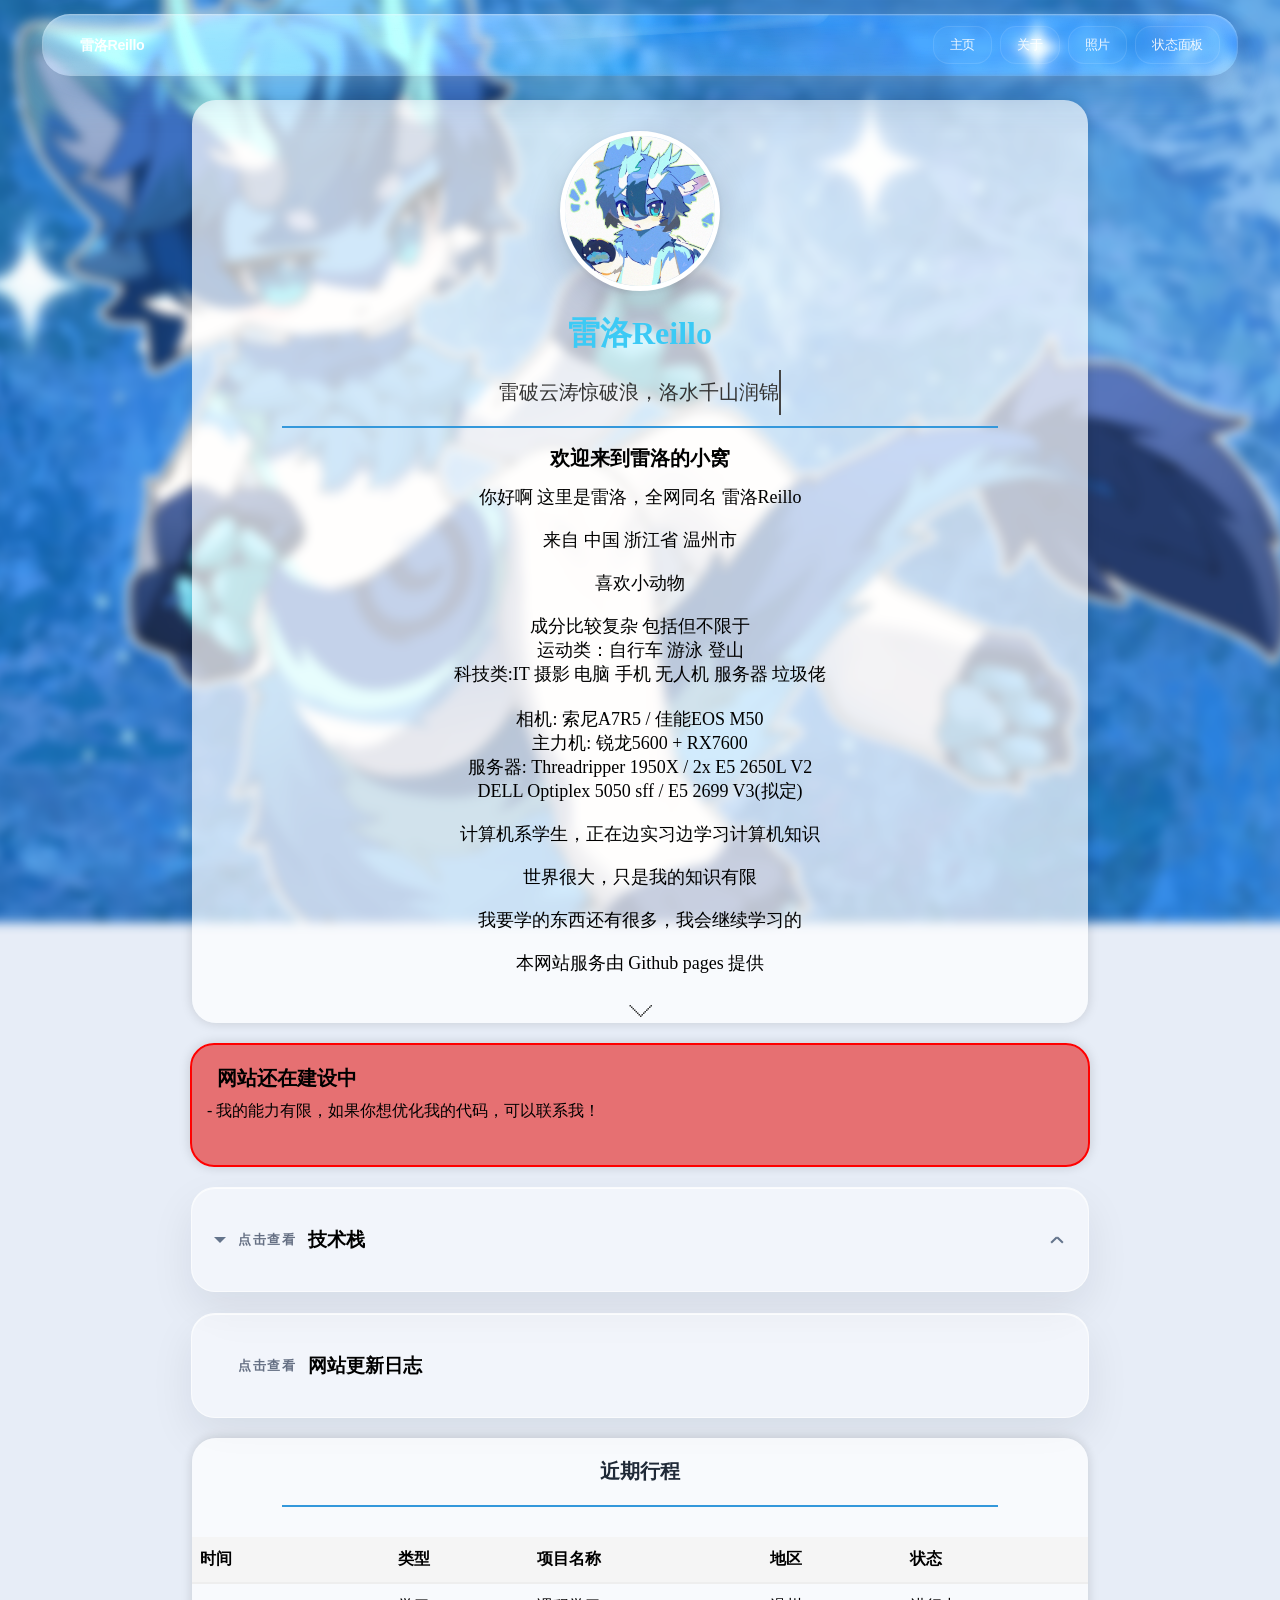
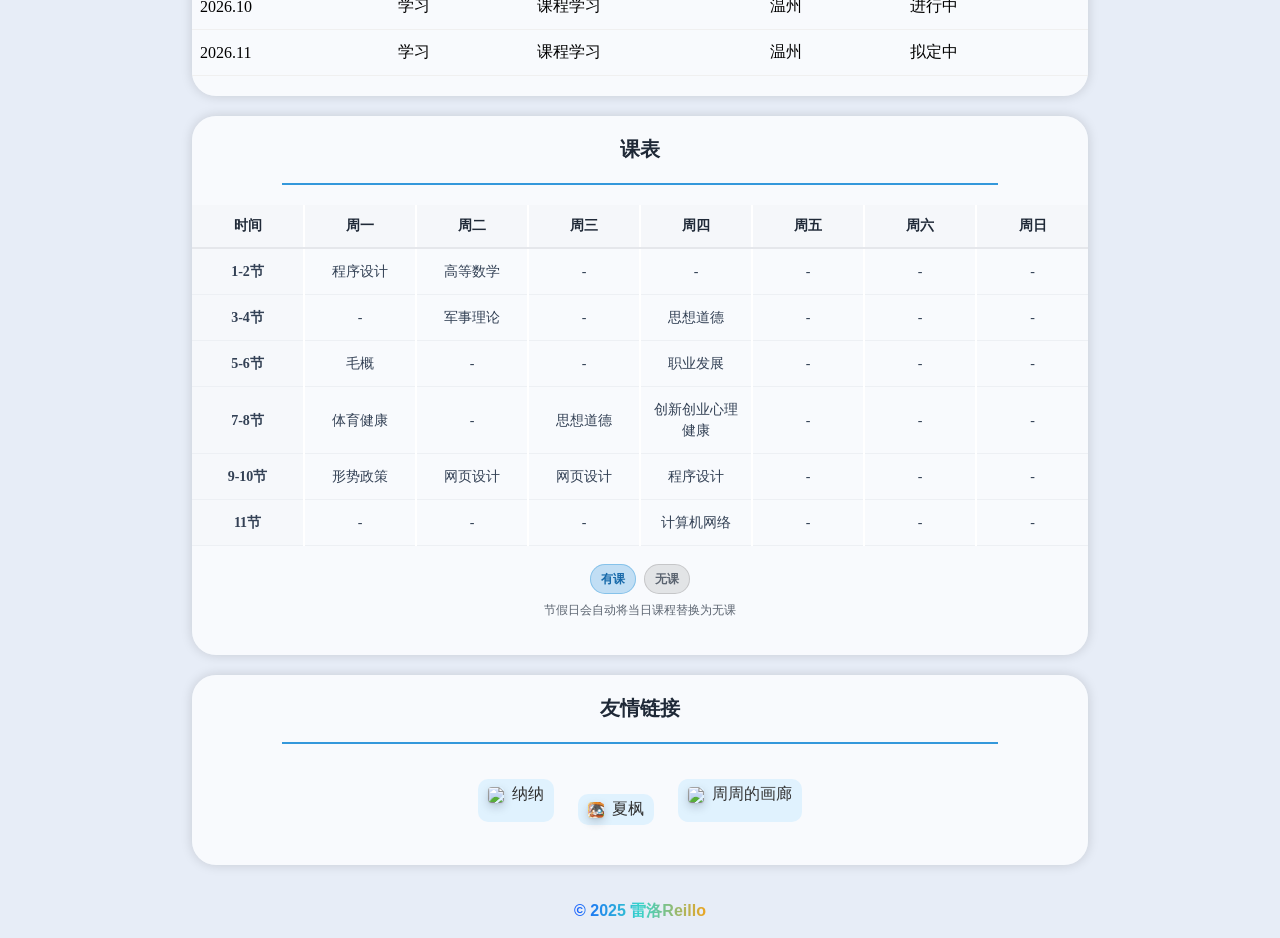
==== commit 610a66e2: "Update changelog and align major events styling 记录更新日志并提交本次样式调整" ====
--- a/index.html
+++ b/index.html
@@ -173,6 +173,7 @@
                     <li><a href="index.html" onclick="return checkHomePage()">主页</a></li>
                     <li><a href="#about">关于</a></li>
                     <li><a href="photos.html">照片</a></li>
+                    <li><a href="status.html">状态面板</a></li>
                 </ul>
             </nav>
         </header>
@@ -208,7 +209,8 @@
             
             <div class="target-section" id="targetSection"></div>
             
-            <p>世界很大，只是我的知识有限，我要学的东西还有很多，我会继续学习的</p>
+            <p>世界很大，只是我的知识有限</p>
+            <p>我要学的东西还有很多，我会继续学习的</p>
             <p>本网站服务由 Github pages 提供</p><br>
             
             <!-- 向下滚动按钮 -->
@@ -338,18 +340,18 @@
                     </thead>
                     <tbody>
                         <tr>
-                            <td>2025.09</td>
-                            <td>休息</td>
-                            <td>暂无安排</td>
+                            <td>2026.10</td>
+                            <td>学习</td>
+                            <td>课程学习</td>
                             <td>温州</td>
-                            <td>规划中</td>
-                        </tr>
-                        <tr>
-                            <td>2025.10</td>
+                            <td>进行中</td>
+                        </tr>
+                        <tr>
+                            <td>2026.11</td>
                             <td>学习</td>
-                            <td>前端学习</td>
-                            <td>线上</td>
-                            <td>进行中</td>
+                            <td>课程学习</td>
+                            <td>温州</td>
+                            <td>拟定中</td>
                         </tr>
                     </tbody>
                 </table>
--- a/css/index.css
+++ b/css/index.css
@@ -1829,4 +1829,5 @@
     header.glass-nav {
         border-radius: 22px !important;
     }
-}+}
+
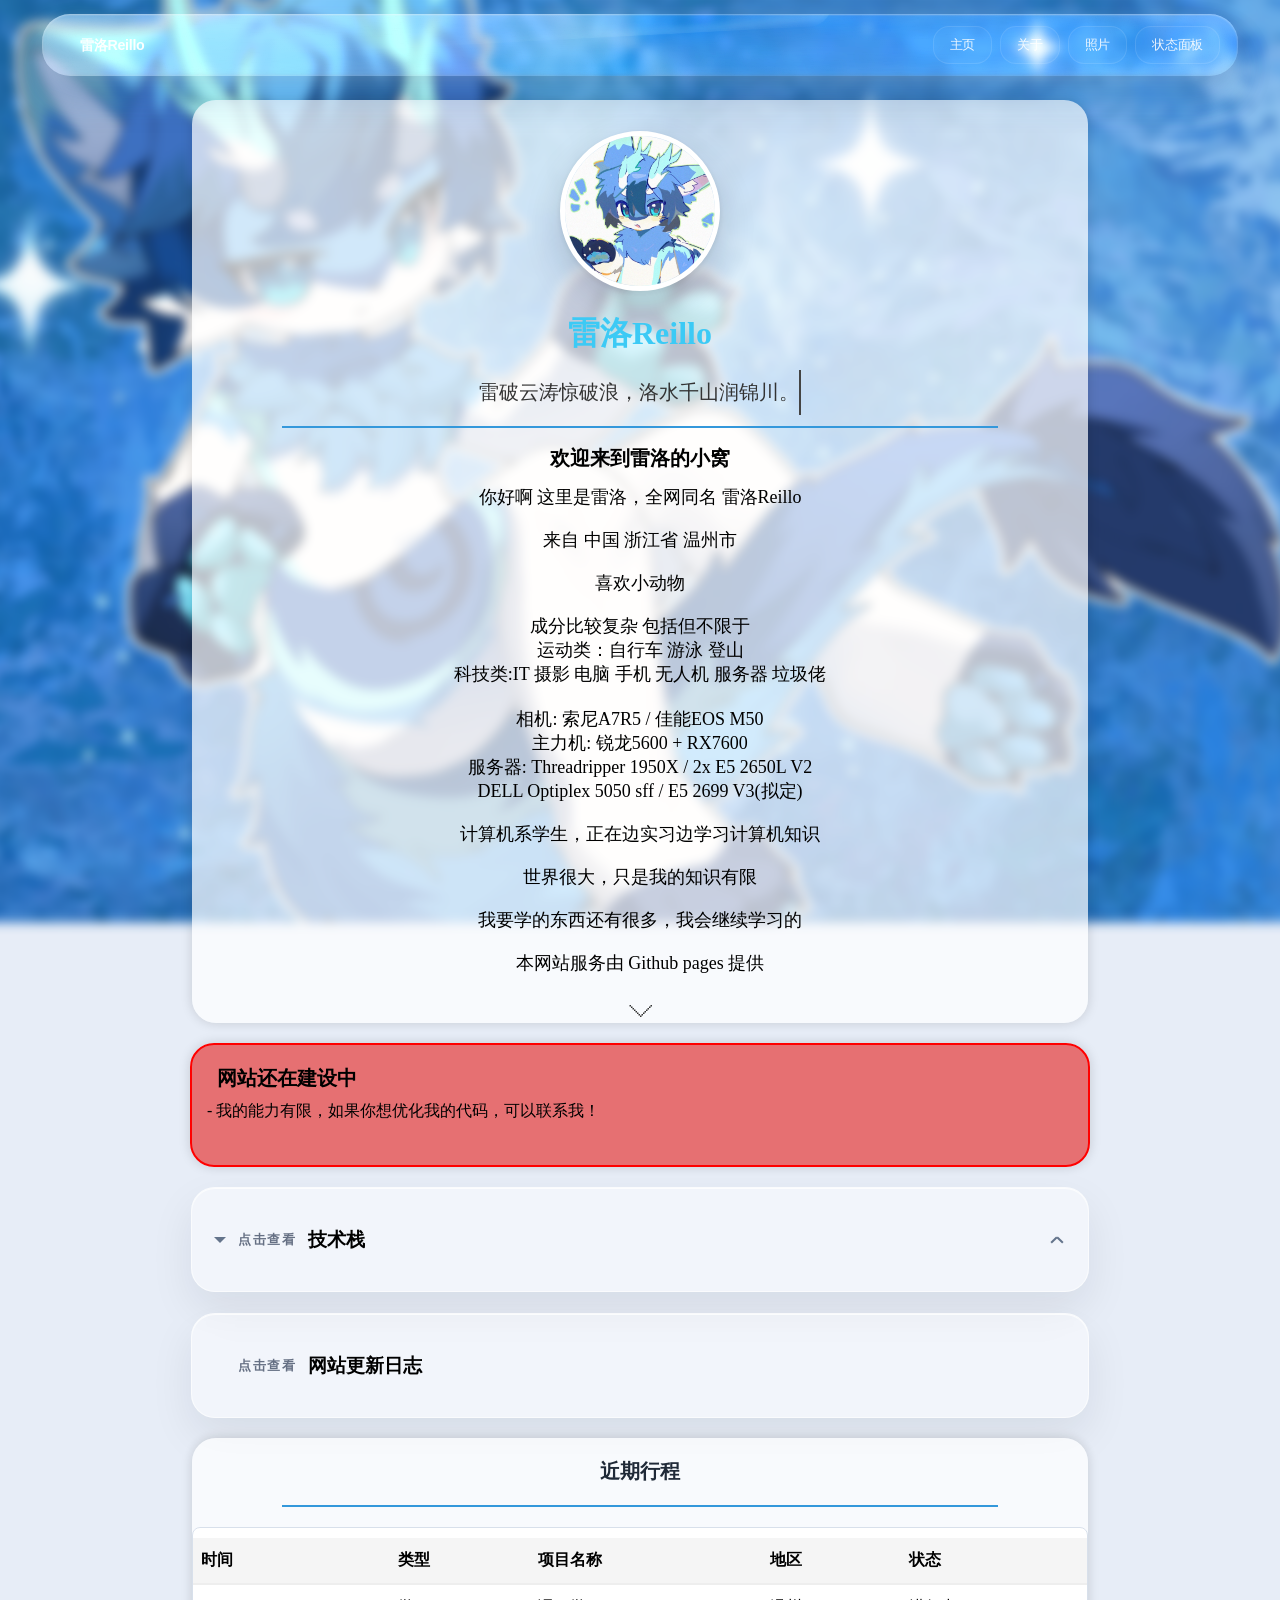
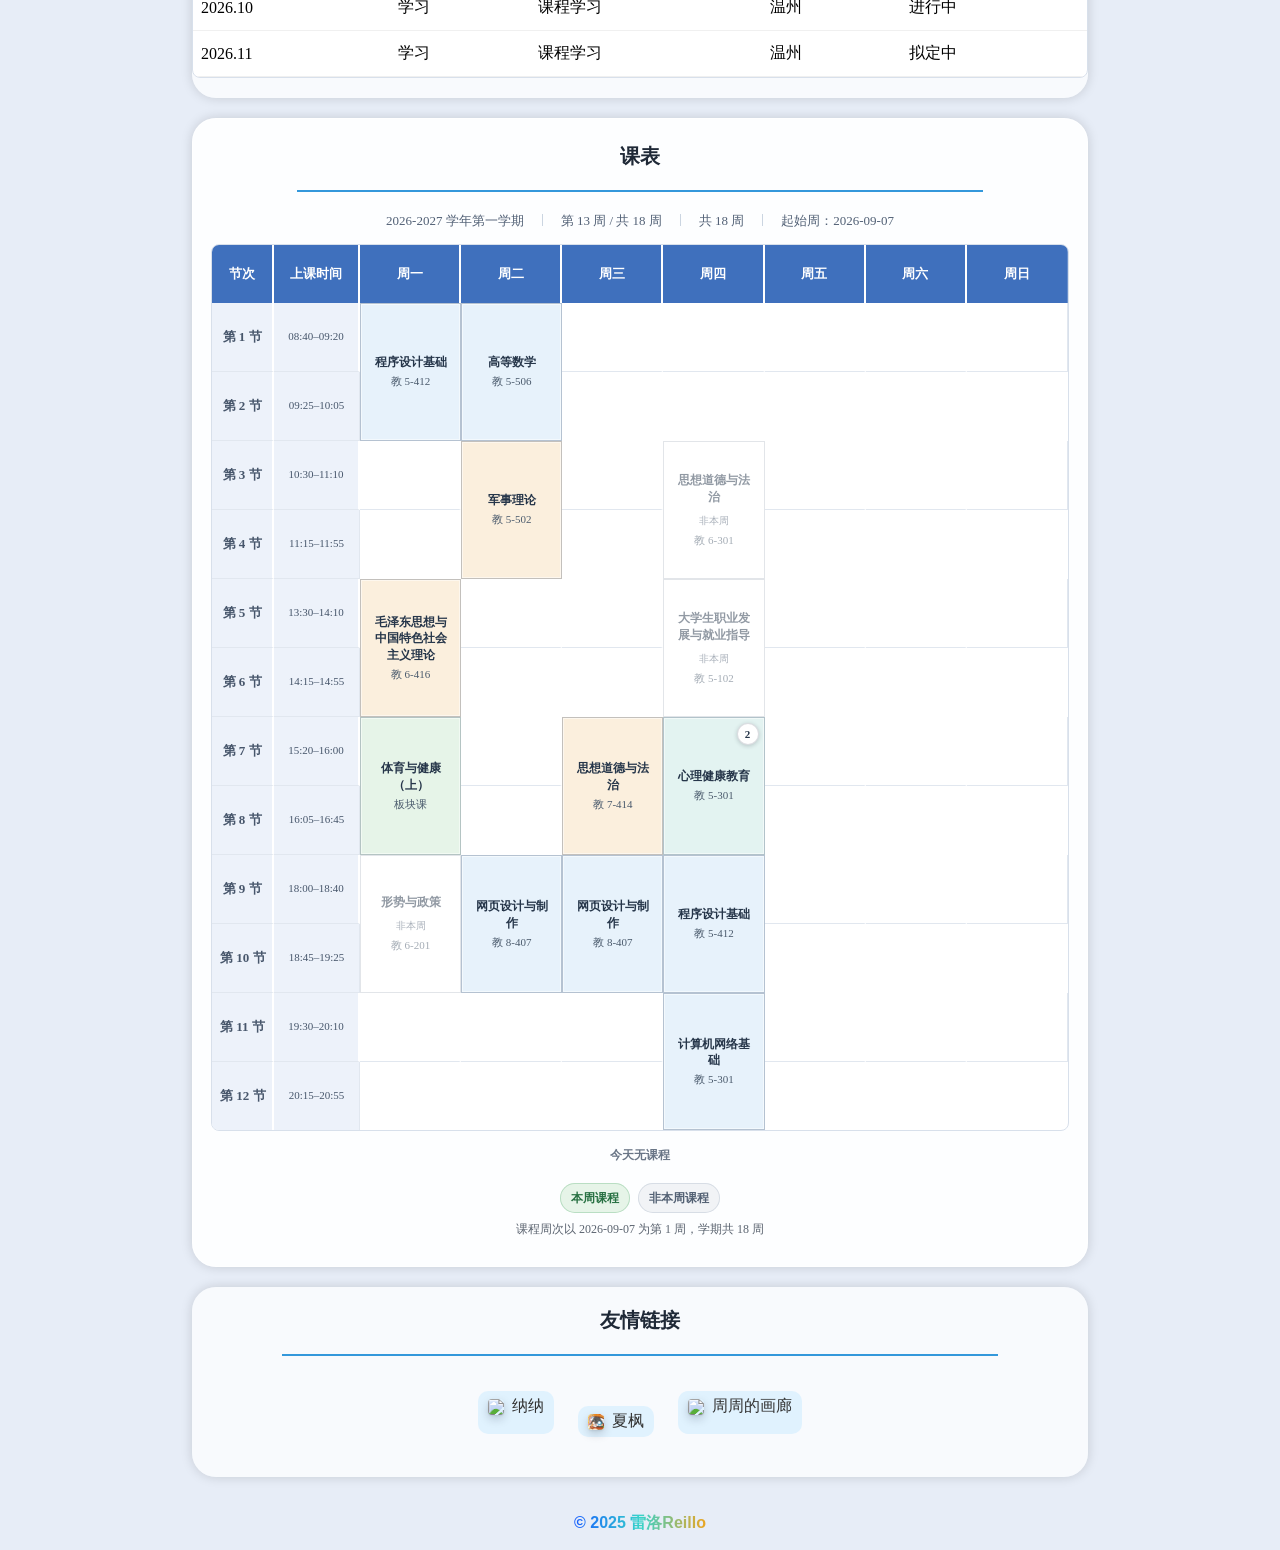
==== commit fcb7345f: "Update course timetable" ====
--- a/index.html
+++ b/index.html
@@ -362,11 +362,18 @@
         <div class="course-table-container">
             <h3>课表</h3>
             <hr class="vertical-line">
+            <div class="timetable-term" aria-live="polite">
+                <span>2026-2027 学年第一学期</span>
+                <span id="timetable-week">正在计算周次</span>
+                <span>共 18 周</span>
+                <span>起始周：2026-09-07</span>
+            </div>
             <div class="table-wrap">
-                <table class="timetable-table">
+                <table class="timetable-table" data-term-start="2026-09-07" data-term-weeks="18">
                     <thead>
                         <tr>
-                            <th>时间</th>
+                            <th class="period-heading">节次</th>
+                            <th class="time-heading">上课时间</th>
                             <th>周一</th>
                             <th>周二</th>
                             <th>周三</th>
@@ -377,73 +384,67 @@
                         </tr>
                     </thead>
                     <tbody>
-                        <tr>
-                            <td>1-2节</td>
-                            <td>程序设计</td>
-                            <td>高等数学</td>
-                            <td>—</td>
-                            <td>—</td>
-                            <td>—</td>
-                            <td>—</td>
-                            <td>—</td>
-                        </tr>
-                        <tr>
-                            <td>3-4节</td>
-                            <td>—</td>
-                            <td>军事理论</td>
-                            <td>—</td>
-                            <td>思想道德</td>
-                            <td>—</td>
-                            <td>—</td>
-                            <td>—</td>
-                        </tr>
-                        <tr>
-                            <td>5-6节</td>
-                            <td>毛概</td>
-                            <td>—</td>
-                            <td>—</td>
-                            <td>职业发展</td>
-                            <td>—</td>
-                            <td>—</td>
-                            <td>—</td>
-                        </tr>
-                        <tr>
-                            <td>7-8节</td>
-                            <td>体育健康</td>
-                            <td>—</td>
-                            <td>思想道德</td>
-                            <td>创新创业<br>心理健康</td>
-                            <td>—</td>
-                            <td>—</td>
-                            <td>—</td>
-                        </tr>
-                        <tr>
-                            <td>9-10节</td>
-                            <td>形势政策</td>
-                            <td>网页设计</td>
-                            <td>网页设计</td>
-                            <td>程序设计</td>
-                            <td>—</td>
-                            <td>—</td>
-                            <td>—</td>
-                        </tr>
-                        <tr>
-                            <td>11节</td>
-                            <td>—</td>
-                            <td>—</td>
-                            <td>—</td>
-                            <td>计算机网络</td>
-                            <td>—</td>
-                            <td>—</td>
-                            <td>—</td>
-                        </tr>
+                        <tr data-period="1">
+                            <td class="period-cell">第 1 节</td><td class="time-cell">08:40–09:20</td>
+                            <td rowspan="2" data-day="1" data-period-start="1" data-period-end="2" class="course-cell course-major"><strong>程序设计基础</strong><span>教 5-412</span></td>
+                            <td rowspan="2" data-day="2" data-period-start="1" data-period-end="2" class="course-cell course-major"><strong>高等数学</strong><span>教 5-506</span></td>
+                            <td></td><td></td><td></td><td></td><td></td>
+                        </tr>
+                        <tr data-period="2"><td class="period-cell">第 2 节</td><td class="time-cell">09:25–10:05</td></tr>
+                        <tr data-period="3">
+                            <td class="period-cell">第 3 节</td><td class="time-cell">10:30–11:10</td>
+                            <td></td><td rowspan="2" data-day="2" data-period-start="3" data-period-end="4" data-active-weeks="5,7,9,11,13,15,17" data-teacher="唐彤" class="course-cell course-politics"><strong>军事理论</strong><span>教 5-502</span></td>
+                            <td></td><td rowspan="2" data-day="4" data-period-start="3" data-period-end="4" data-active-weeks="1,2,3,4,5,6,8,10,12,14,16,18" class="course-cell course-politics"><strong>思想道德与法治</strong><span>教 6-301</span></td><td></td><td></td><td></td>
+                        </tr>
+                        <tr data-period="4"><td class="period-cell">第 4 节</td><td class="time-cell">11:15–11:55</td></tr>
+                        <tr data-period="5">
+                            <td class="period-cell">第 5 节</td><td class="time-cell">13:30–14:10</td>
+                            <td rowspan="2" data-day="1" data-period-start="5" data-period-end="6" class="course-cell course-politics"><strong>毛泽东思想与中国特色社会主义理论</strong><span>教 6-416</span></td>
+                            <td></td><td></td>
+                            <td rowspan="2" data-day="4" data-period-start="5" data-period-end="6" data-active-weeks="1,2,3,4,5,6,8,10,12,14,16,18" class="course-cell course-general"><strong>大学生职业发展与就业指导</strong><span>教 5-102</span></td>
+                            <td></td><td></td><td></td>
+                        </tr>
+                        <tr data-period="6"><td class="period-cell">第 6 节</td><td class="time-cell">14:15–14:55</td></tr>
+                        <tr data-period="7">
+                            <td class="period-cell">第 7 节</td><td class="time-cell">15:20–16:00</td>
+                            <td rowspan="2" data-day="1" data-period-start="7" data-period-end="8" class="course-cell course-sports"><strong>体育与健康（上）</strong><span>板块课</span></td>
+                            <td></td><td rowspan="2" data-day="3" data-period-start="7" data-period-end="8" class="course-cell course-politics"><strong>思想道德与法治</strong><span>教 7-414</span></td>
+                            <td rowspan="2" data-day="4" data-period-start="7" data-period-end="8" data-innovation-start="5" data-innovation-end="11" data-mental-health-start="12" data-mental-health-end="18" class="course-cell course-general"><span class="course-count-badge" aria-label="共 2 门课程">2</span><strong class="alternate-course-name">大学生创新创业教育</strong><span class="alternate-course-note">第 5–11 周</span><span>教 5-301</span></td>
+                            <td></td><td></td><td></td>
+                        </tr>
+                        <tr data-period="8"><td class="period-cell">第 8 节</td><td class="time-cell">16:05–16:45</td></tr>
+                        <tr data-period="9">
+                            <td class="period-cell">第 9 节</td><td class="time-cell">18:00–18:40</td>
+                            <td rowspan="2" data-day="1" data-period-start="9" data-period-end="10" data-active-weeks="1,2,3,4,5,6,8,10,12,14,16,18" class="course-cell course-politics"><strong>形势与政策</strong><span>教 6-201</span></td>
+                            <td rowspan="2" data-day="2" data-period-start="9" data-period-end="10" class="course-cell course-major"><strong>网页设计与制作</strong><span>教 8-407</span></td>
+                            <td rowspan="2" data-day="3" data-period-start="9" data-period-end="10" class="course-cell course-major"><strong>网页设计与制作</strong><span>教 8-407</span></td>
+                            <td rowspan="2" data-day="4" data-period-start="9" data-period-end="10" class="course-cell course-major"><strong>程序设计基础</strong><span>教 5-412</span></td>
+                            <td></td><td></td><td></td>
+                        </tr>
+                        <tr data-period="10"><td class="period-cell">第 10 节</td><td class="time-cell">18:45–19:25</td></tr>
+                        <tr data-period="11">
+                            <td class="period-cell">第 11 节</td><td class="time-cell">19:30–20:10</td>
+                            <td></td><td></td><td></td>
+                            <td rowspan="2" data-day="4" data-period-start="11" data-period-end="12" class="course-cell course-major"><strong>计算机网络基础</strong><span>教 5-301</span></td>
+                            <td></td><td></td><td></td>
+                        </tr>
+                        <tr data-period="12"><td class="period-cell">第 12 节</td><td class="time-cell">20:15–20:55</td></tr>
                     </tbody>
                 </table>
             </div>
+            <dialog class="course-detail-dialog" aria-labelledby="course-detail-title">
+                <div class="course-detail-panel">
+                    <button class="course-detail-close" type="button" aria-label="关闭课程详情">×</button>
+                    <p class="course-detail-eyebrow">课程详情</p>
+                    <h4 id="course-detail-title"></h4>
+                    <div class="course-detail-content"></div>
+                </div>
+            </dialog>
+            <p class="current-course-status" role="status" aria-live="polite">正在读取课程状态</p>
             <div class="course-status-legend" aria-label="课表状态说明">
-                <span class="status-pill status-pill-course">有课</span>
-                <span class="status-pill status-pill-free">无课</span>
-                <span class="holiday-note">节假日会自动将当日课程替换为无课</span>
+                <span class="status-pill status-pill-course">本周课程</span>
+                <span class="status-pill status-pill-free">非本周课程</span>
+                <span class="holiday-note">课程周次以 2026-09-07 为第 1 周，学期共 18 周</span>
             </div>
         </div>
 
--- a/css/index.css
+++ b/css/index.css
@@ -1831,3 +1831,373 @@
     }
 }
 
+.course-table-container {
+    width: 70%;
+    max-width: 100%;
+    min-width: 0;
+    padding: 24px 18px 28px;
+    border: 1px solid rgba(255, 255, 255, 0.8);
+    border-radius: 12px;
+    background: rgba(255, 255, 255, 0.9);
+    box-sizing: border-box;
+}
+
+.timetable-term {
+    display: flex;
+    justify-content: center;
+    align-items: center;
+    flex-wrap: wrap;
+    gap: 8px 18px;
+    margin: 0 auto 14px;
+    color: #526176;
+    font-size: 13px;
+    text-align: center;
+}
+
+.timetable-term span + span::before {
+    content: "";
+    display: inline-block;
+    width: 1px;
+    height: 12px;
+    margin-right: 18px;
+    background: #cbd5e1;
+    vertical-align: -1px;
+}
+
+.table-wrap {
+    overflow-x: auto;
+    border: 1px solid #d8e0eb;
+    border-radius: 8px;
+    background: #fff;
+    scrollbar-color: #a8b7ca #edf2f7;
+}
+
+.timetable-table {
+    width: 100%;
+    min-width: 0;
+    font-size: 13px;
+    color: #26364a;
+    border-collapse: separate;
+    border-spacing: 0;
+}
+
+.timetable-table thead th {
+    height: 42px;
+    padding: 8px 6px;
+    border: 0;
+    border-right: 1px solid rgba(255, 255, 255, 0.22);
+    background: #3f70bd;
+    color: #fff;
+    font-size: 13px;
+}
+
+.timetable-table thead th:first-child {
+    width: 48px;
+}
+
+.timetable-table thead th:nth-child(2) {
+    width: 72px;
+}
+
+.timetable-table tbody td {
+    height: 54px;
+    padding: 7px 8px;
+    border: 0;
+    border-right: 1px solid #e1e7ef;
+    border-bottom: 1px solid #e1e7ef;
+    background: #fff;
+    line-height: 1.4;
+    text-align: center;
+    vertical-align: middle;
+}
+
+.timetable-table tbody tr:last-child td {
+    border-bottom: 0;
+}
+
+.timetable-table tbody td.period-cell,
+.timetable-table tbody td.time-cell {
+    background: #edf2fa;
+    color: #47566b;
+    white-space: nowrap;
+}
+
+.timetable-table tbody td.period-cell {
+    font-weight: 700;
+}
+
+.timetable-table tbody td.time-cell {
+    font-size: 11px;
+    font-variant-numeric: tabular-nums;
+}
+
+.timetable-table tbody td.course-cell {
+    min-width: 0;
+    padding: 10px 8px;
+    border: 1px solid rgba(63, 83, 109, 0.3);
+    box-shadow: inset 0 0 0 1px rgba(255, 255, 255, 0.48);
+    overflow-wrap: anywhere;
+}
+
+.course-cell strong,
+.course-cell span {
+    display: block;
+}
+
+.course-cell {
+    position: relative;
+    cursor: pointer;
+}
+
+.course-cell:focus-visible {
+    outline: 3px solid #205f9c;
+    outline-offset: -4px;
+}
+
+.course-cell .course-count-badge {
+    position: absolute;
+    top: 5px;
+    right: 5px;
+    display: grid;
+    place-items: center;
+    width: 20px;
+    height: 20px;
+    margin: 0;
+    padding: 0;
+    border: 1px solid rgba(38, 54, 74, 0.16);
+    border-radius: 50%;
+    background: #fff;
+    color: #26364a;
+    font-size: 11px;
+    font-weight: 700;
+    line-height: 1;
+    box-shadow: 0 1px 4px rgba(31, 41, 55, 0.22);
+}
+
+.course-cell strong {
+    font-size: 12px;
+    font-weight: 700;
+}
+
+.course-cell span {
+    margin-top: 3px;
+    color: #4b5b6d;
+    font-size: 11px;
+}
+
+.course-cell .course-week-note,
+.course-cell .alternate-course-note {
+    display: inline-block;
+    margin-top: 6px;
+    padding: 2px 6px;
+    border-radius: 3px;
+    background: rgba(255, 255, 255, 0.76);
+    color: #536174;
+    font-size: 10px;
+}
+
+.course-cell .alternate-course-note.is-hidden {
+    display: none;
+}
+
+.course-major { background: #e7f2fb !important; }
+.course-sports { background: #e6f4e8 !important; }
+.course-politics { background: #fbefdd !important; }
+.course-general { background: #e3f3f1 !important; }
+
+.timetable-table td.course-cell.off-week {
+    opacity: 0.5;
+    background-color: transparent !important;
+    background-image: none !important;
+}
+
+.timetable-table td.current-course {
+    position: relative;
+    z-index: 1;
+    outline: 2px solid #2878bd;
+    outline-offset: -3px;
+}
+
+.timetable-table td.current-course::after {
+    content: "进行中";
+    display: block;
+    margin-top: 5px;
+    color: #1769aa;
+    font-size: 10px;
+    font-weight: 700;
+}
+
+.current-course-status {
+    min-height: 20px;
+    margin: 12px auto 0;
+    text-align: center;
+}
+
+.current-course-status.no-course {
+    color: #697586;
+}
+
+.course-status-legend {
+    margin-top: 12px;
+}
+
+.course-detail-dialog {
+    width: min(92vw, 420px);
+    max-width: 420px;
+    padding: 0;
+    border: 1px solid #d8e0eb;
+    border-radius: 8px;
+    background: #fff;
+    color: #26364a;
+    box-shadow: 0 18px 54px rgba(24, 39, 58, 0.24);
+}
+
+.course-detail-dialog::backdrop {
+    background: rgba(24, 39, 58, 0.38);
+    backdrop-filter: blur(3px);
+}
+
+.course-detail-panel {
+    position: relative;
+    padding: 24px;
+}
+
+.course-detail-close {
+    position: absolute;
+    top: 12px;
+    right: 12px;
+    width: 34px;
+    height: 34px;
+    border: 0;
+    border-radius: 50%;
+    background: #edf2f7;
+    color: #405168;
+    font-size: 23px;
+    line-height: 1;
+    cursor: pointer;
+}
+
+.course-detail-eyebrow {
+    margin: 0 0 6px;
+    color: #607086;
+    font-size: 12px;
+}
+
+.course-detail-panel h4 {
+    margin: 0 42px 18px 0;
+    color: #1f2f43;
+    font-size: 20px;
+}
+
+.course-detail-content {
+    display: grid;
+    gap: 10px;
+}
+
+.course-detail-item {
+    padding: 14px 0;
+    border-bottom: 1px solid #e3e8ef;
+}
+
+.course-detail-item:last-child {
+    border-bottom: 0;
+}
+
+.course-detail-item h5 {
+    margin: 0;
+    color: #26364a;
+    font-size: 15px;
+}
+
+.course-detail-item dl {
+    display: grid;
+    gap: 10px;
+    margin: 12px 0 0;
+}
+
+.course-detail-item dl > div {
+    display: grid;
+    grid-template-columns: 78px minmax(0, 1fr);
+    gap: 10px;
+    align-items: start;
+}
+
+.course-detail-item dt,
+.course-detail-item dd {
+    margin: 0;
+    color: #5a687a;
+    font-size: 13px;
+    line-height: 1.55;
+}
+
+.course-detail-item dt {
+    color: #718096;
+}
+
+.course-detail-item dd {
+    color: #26364a;
+    overflow-wrap: anywhere;
+}
+
+.status-pill-course {
+    background: #e6f4e8;
+    color: #287143;
+    box-shadow: inset 0 0 0 1px #b9dec3;
+}
+
+.status-pill-free {
+    background: #f1f3f6;
+    color: #536174;
+    box-shadow: inset 0 0 0 1px #d7dde5;
+}
+
+@media (max-width: 768px) {
+    .course-table-container {
+        width: 96%;
+        padding: 20px 10px 22px;
+    }
+
+    .timetable-term {
+        gap: 7px 12px;
+        font-size: 12px;
+    }
+
+    .timetable-term span + span::before {
+        margin-right: 12px;
+    }
+
+    .timetable-table {
+        min-width: 0;
+    }
+
+    .timetable-table thead th:first-child {
+        width: 34px;
+    }
+
+    .timetable-table thead th:nth-child(2) {
+        width: 52px;
+    }
+
+    .timetable-table thead th,
+    .timetable-table tbody td {
+        padding-right: 3px;
+        padding-left: 3px;
+    }
+
+    .timetable-table tbody td.time-cell {
+        font-size: 9px;
+    }
+
+    .timetable-table tbody td.course-cell {
+        padding: 7px 3px;
+    }
+
+    .course-cell strong {
+        font-size: 10px;
+    }
+
+    .course-cell span {
+        font-size: 9px;
+    }
+}
+
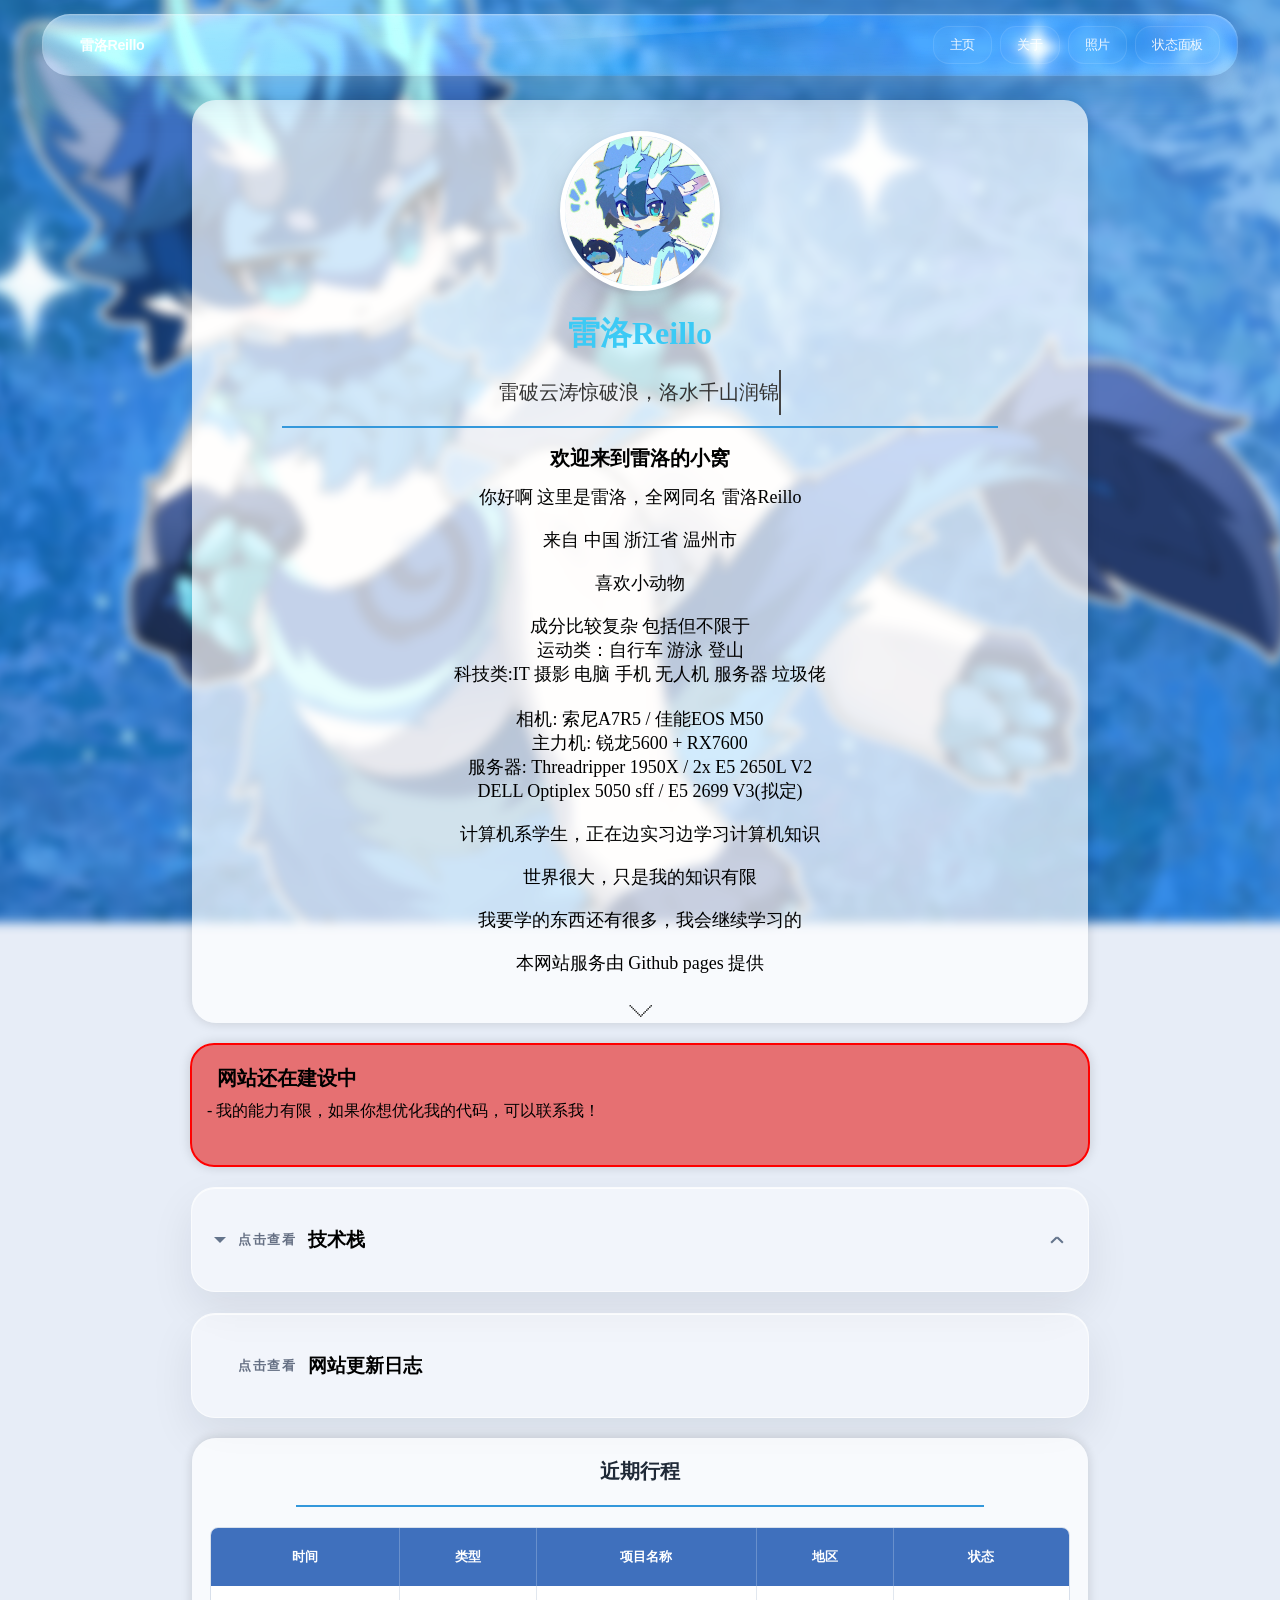
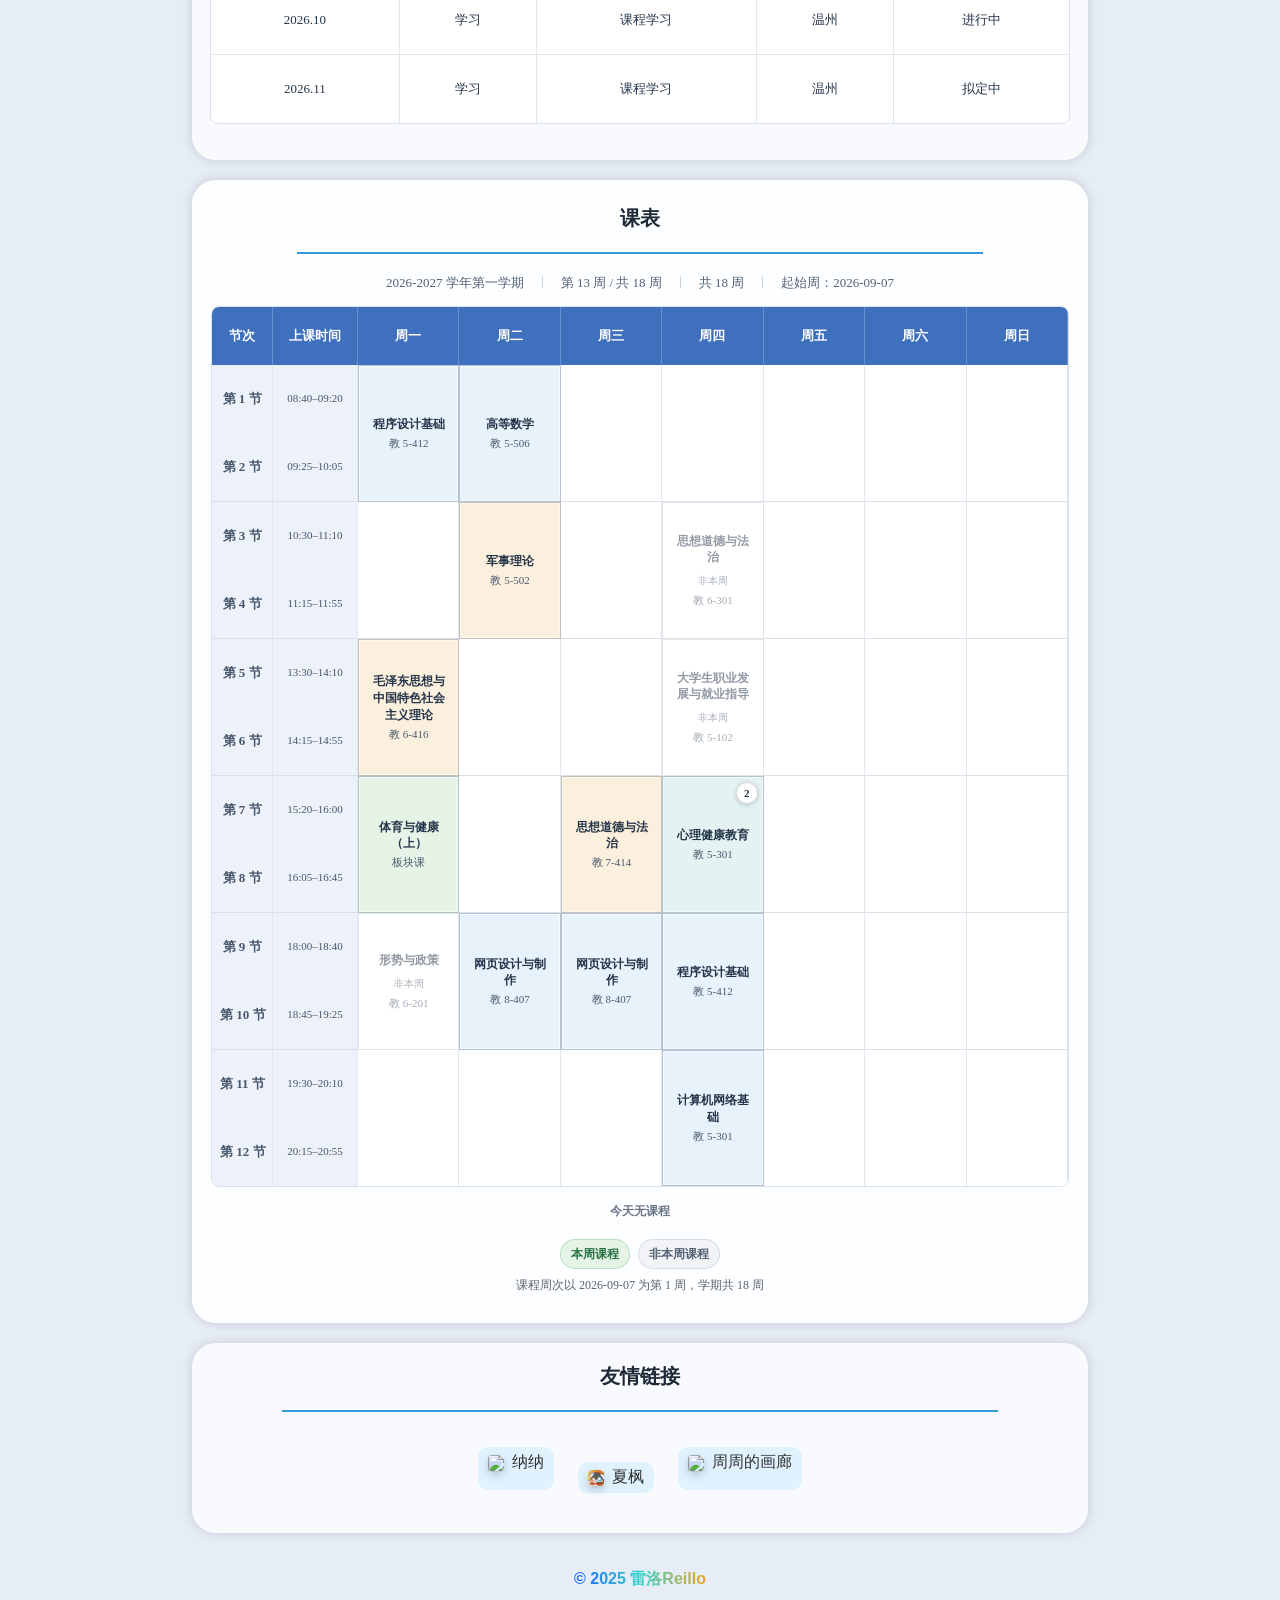
==== commit 9b487dd6: "Log timetable grid improvements" ====
--- a/index.html
+++ b/index.html
@@ -390,13 +390,13 @@
                             <td rowspan="2" data-day="2" data-period-start="1" data-period-end="2" class="course-cell course-major"><strong>高等数学</strong><span>教 5-506</span></td>
                             <td></td><td></td><td></td><td></td><td></td>
                         </tr>
-                        <tr data-period="2"><td class="period-cell">第 2 节</td><td class="time-cell">09:25–10:05</td></tr>
+                        <tr data-period="2" class="period-break"><td class="period-cell">第 2 节</td><td class="time-cell">09:25–10:05</td><td></td><td></td><td></td><td></td><td></td></tr>
                         <tr data-period="3">
                             <td class="period-cell">第 3 节</td><td class="time-cell">10:30–11:10</td>
                             <td></td><td rowspan="2" data-day="2" data-period-start="3" data-period-end="4" data-active-weeks="5,7,9,11,13,15,17" data-teacher="唐彤" class="course-cell course-politics"><strong>军事理论</strong><span>教 5-502</span></td>
                             <td></td><td rowspan="2" data-day="4" data-period-start="3" data-period-end="4" data-active-weeks="1,2,3,4,5,6,8,10,12,14,16,18" class="course-cell course-politics"><strong>思想道德与法治</strong><span>教 6-301</span></td><td></td><td></td><td></td>
                         </tr>
-                        <tr data-period="4"><td class="period-cell">第 4 节</td><td class="time-cell">11:15–11:55</td></tr>
+                        <tr data-period="4" class="period-break"><td class="period-cell">第 4 节</td><td class="time-cell">11:15–11:55</td><td></td><td></td><td></td><td></td><td></td></tr>
                         <tr data-period="5">
                             <td class="period-cell">第 5 节</td><td class="time-cell">13:30–14:10</td>
                             <td rowspan="2" data-day="1" data-period-start="5" data-period-end="6" class="course-cell course-politics"><strong>毛泽东思想与中国特色社会主义理论</strong><span>教 6-416</span></td>
@@ -404,7 +404,7 @@
                             <td rowspan="2" data-day="4" data-period-start="5" data-period-end="6" data-active-weeks="1,2,3,4,5,6,8,10,12,14,16,18" class="course-cell course-general"><strong>大学生职业发展与就业指导</strong><span>教 5-102</span></td>
                             <td></td><td></td><td></td>
                         </tr>
-                        <tr data-period="6"><td class="period-cell">第 6 节</td><td class="time-cell">14:15–14:55</td></tr>
+                        <tr data-period="6" class="period-break"><td class="period-cell">第 6 节</td><td class="time-cell">14:15–14:55</td><td></td><td></td><td></td><td></td><td></td></tr>
                         <tr data-period="7">
                             <td class="period-cell">第 7 节</td><td class="time-cell">15:20–16:00</td>
                             <td rowspan="2" data-day="1" data-period-start="7" data-period-end="8" class="course-cell course-sports"><strong>体育与健康（上）</strong><span>板块课</span></td>
@@ -412,7 +412,7 @@
                             <td rowspan="2" data-day="4" data-period-start="7" data-period-end="8" data-innovation-start="5" data-innovation-end="11" data-mental-health-start="12" data-mental-health-end="18" class="course-cell course-general"><span class="course-count-badge" aria-label="共 2 门课程">2</span><strong class="alternate-course-name">大学生创新创业教育</strong><span class="alternate-course-note">第 5–11 周</span><span>教 5-301</span></td>
                             <td></td><td></td><td></td>
                         </tr>
-                        <tr data-period="8"><td class="period-cell">第 8 节</td><td class="time-cell">16:05–16:45</td></tr>
+                        <tr data-period="8" class="period-break"><td class="period-cell">第 8 节</td><td class="time-cell">16:05–16:45</td><td></td><td></td><td></td><td></td></tr>
                         <tr data-period="9">
                             <td class="period-cell">第 9 节</td><td class="time-cell">18:00–18:40</td>
                             <td rowspan="2" data-day="1" data-period-start="9" data-period-end="10" data-active-weeks="1,2,3,4,5,6,8,10,12,14,16,18" class="course-cell course-politics"><strong>形势与政策</strong><span>教 6-201</span></td>
@@ -421,14 +421,14 @@
                             <td rowspan="2" data-day="4" data-period-start="9" data-period-end="10" class="course-cell course-major"><strong>程序设计基础</strong><span>教 5-412</span></td>
                             <td></td><td></td><td></td>
                         </tr>
-                        <tr data-period="10"><td class="period-cell">第 10 节</td><td class="time-cell">18:45–19:25</td></tr>
+                        <tr data-period="10" class="period-break"><td class="period-cell">第 10 节</td><td class="time-cell">18:45–19:25</td><td></td><td></td><td></td></tr>
                         <tr data-period="11">
                             <td class="period-cell">第 11 节</td><td class="time-cell">19:30–20:10</td>
                             <td></td><td></td><td></td>
                             <td rowspan="2" data-day="4" data-period-start="11" data-period-end="12" class="course-cell course-major"><strong>计算机网络基础</strong><span>教 5-301</span></td>
                             <td></td><td></td><td></td>
                         </tr>
-                        <tr data-period="12"><td class="period-cell">第 12 节</td><td class="time-cell">20:15–20:55</td></tr>
+                        <tr data-period="12" class="period-break"><td class="period-cell">第 12 节</td><td class="time-cell">20:15–20:55</td><td></td><td></td><td></td><td></td><td></td><td></td></tr>
                     </tbody>
                 </table>
             </div>
--- a/css/index.css
+++ b/css/index.css
@@ -365,12 +365,6 @@
     font-weight: 700;
     background: rgba(245, 247, 250, 0.7);
     white-space: nowrap;
-}
-
-/* 课表按周几增加与横线一致的竖向分隔线 */
-.timetable-table thead th:not(:last-child),
-.timetable-table tbody td:not(:last-child) {
-    border-right: 2px solid #ffffff;
 }
 
 /* 让课表更统一，不影响其他部位 */
@@ -970,28 +964,53 @@
 /* 表格核心样式（适配原有视觉风格） */
 .itinerary-table {
     width: 100%;
-    border-collapse: collapse; /* 合并边框，避免双重线条 */
-    margin-top: 10px;
-}
-
-/* 表头样式 */
+    min-width: 0;
+    border-collapse: separate;
+    border-spacing: 0;
+    color: #26364a;
+    font-size: 13px;
+}
+
 .itinerary-table thead th {
-    padding: 12px 8px;
-    text-align: left;
-    background-color: #f5f5f5; /* 浅灰色背景区分表头 */
-    font-weight: 600;
-    border-bottom: 2px solid #eee; /* 底部边框强化分隔 */
-}
-
-/* 表体单元格样式 */
+    height: 42px;
+    padding: 8px 6px;
+    border: 0;
+    border-right: 1px solid rgba(255, 255, 255, 0.22);
+    background: #3f70bd;
+    color: #fff;
+    font-size: 13px;
+    font-weight: 700;
+    text-align: center;
+}
+
 .itinerary-table tbody td {
-    padding: 12px 8px;
-    border-bottom: 1px solid #f0f0f0; /* 行分隔线 */
-}
-
-/* hover行高亮（可选，提升交互） */
-.itinerary-table tbody tr:hover {
-    background-color: #f9f9f9;
+    height: 54px;
+    padding: 7px 8px;
+    border: 0;
+    border-right: 1px solid #e1e7ef;
+    border-bottom: 1px solid #e1e7ef;
+    background: #fff;
+    line-height: 1.4;
+    text-align: center;
+    vertical-align: middle;
+}
+
+.itinerary-table thead th:last-child,
+.itinerary-table tbody td:last-child {
+    border-right: 0;
+}
+
+.itinerary-table tbody tr:last-child td {
+    border-bottom: 0;
+}
+
+@media (max-width: 768px) {
+    .itinerary-table thead th,
+    .itinerary-table tbody td {
+        padding-right: 4px;
+        padding-left: 4px;
+        font-size: 12px;
+    }
 }
 /* 新增：状态标签样式（区分不同状态，可选） */
 .status {
@@ -1842,6 +1861,13 @@
     box-sizing: border-box;
 }
 
+.container3 {
+    padding-right: 18px;
+    padding-bottom: 36px;
+    padding-left: 18px;
+    box-sizing: border-box;
+}
+
 .timetable-term {
     display: flex;
     justify-content: center;
@@ -1904,14 +1930,19 @@
     padding: 7px 8px;
     border: 0;
     border-right: 1px solid #e1e7ef;
-    border-bottom: 1px solid #e1e7ef;
+    border-bottom: 0;
     background: #fff;
     line-height: 1.4;
     text-align: center;
     vertical-align: middle;
 }
 
-.timetable-table tbody tr:last-child td {
+.timetable-table tbody tr.period-break td,
+.timetable-table tbody td[rowspan="2"] {
+    border-bottom: 1px solid #d8e0eb;
+}
+
+.timetable-table tbody tr:last-child.period-break td {
     border-bottom: 0;
 }
 
@@ -2152,6 +2183,14 @@
 }
 
 @media (max-width: 768px) {
+    .container3 {
+        width: 96%;
+        min-width: 0;
+        padding-right: 10px;
+        padding-left: 10px;
+        box-sizing: border-box;
+    }
+
     .course-table-container {
         width: 96%;
         padding: 20px 10px 22px;
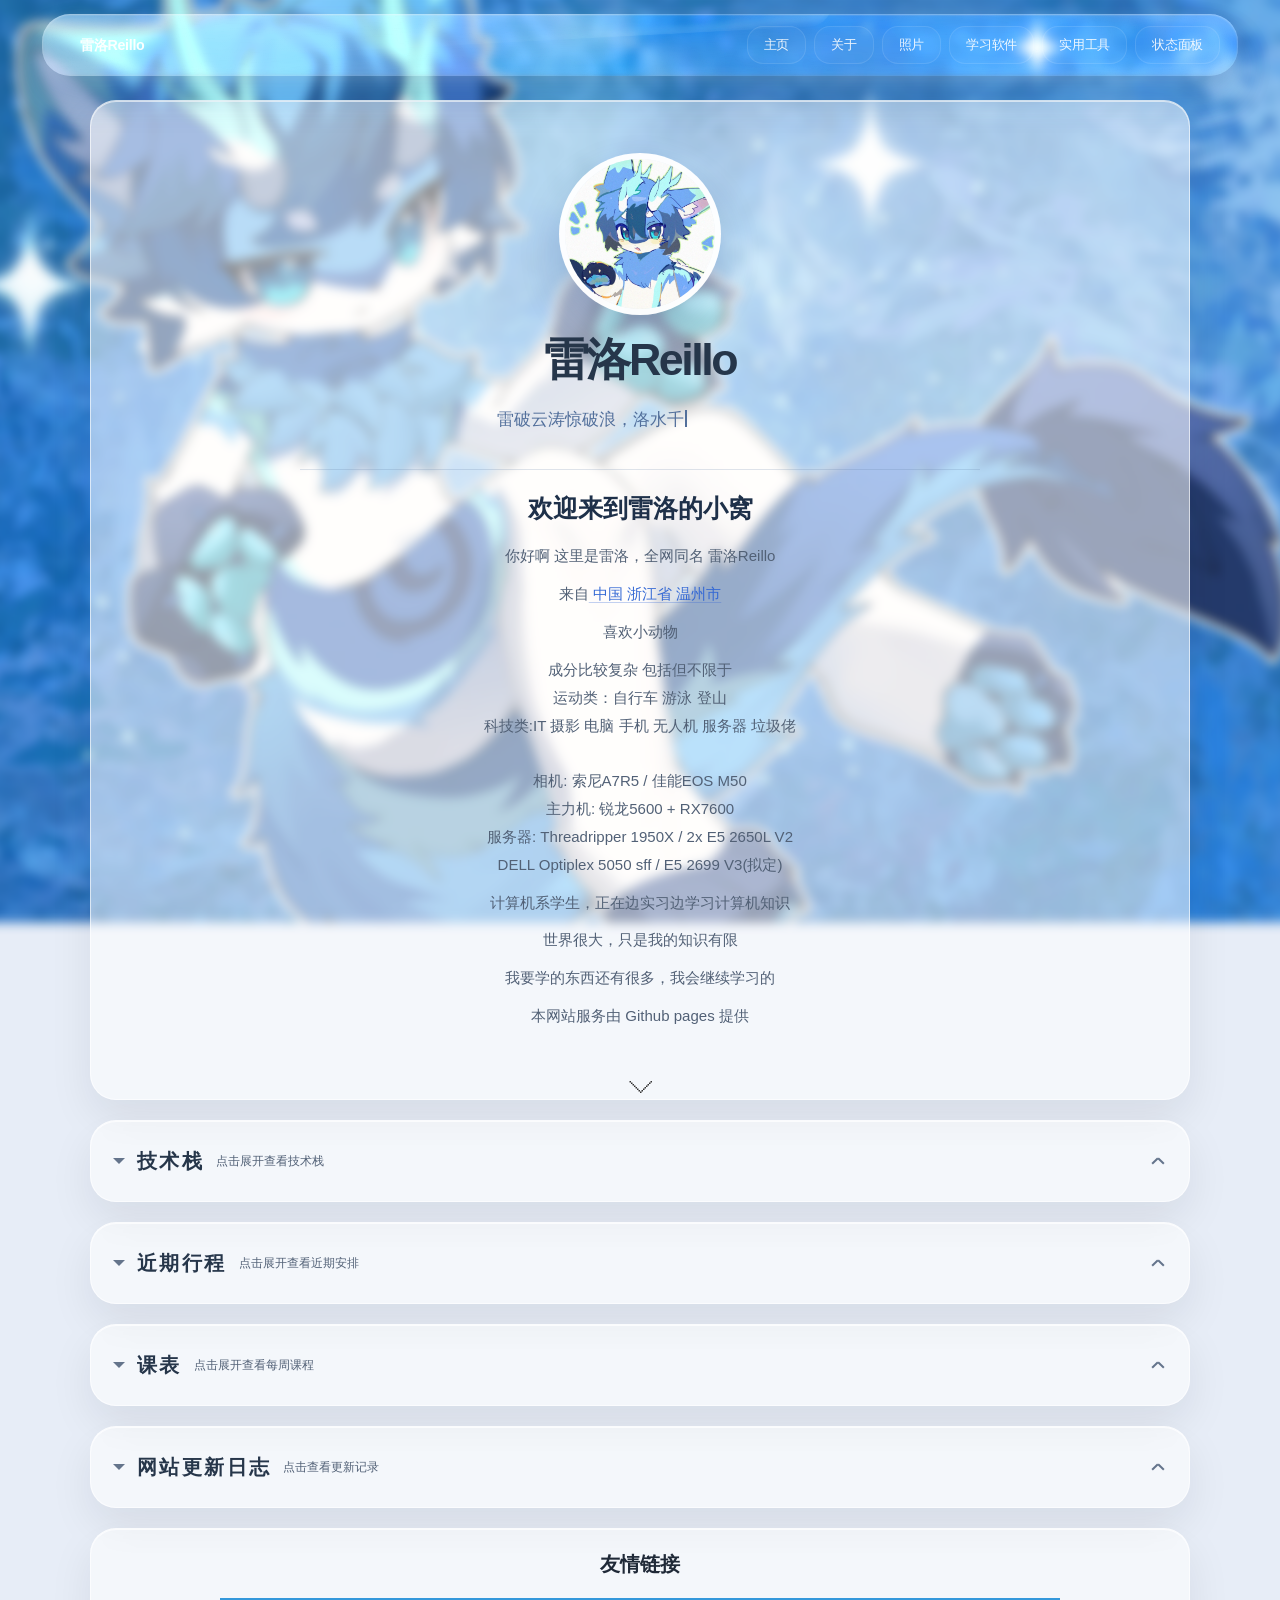
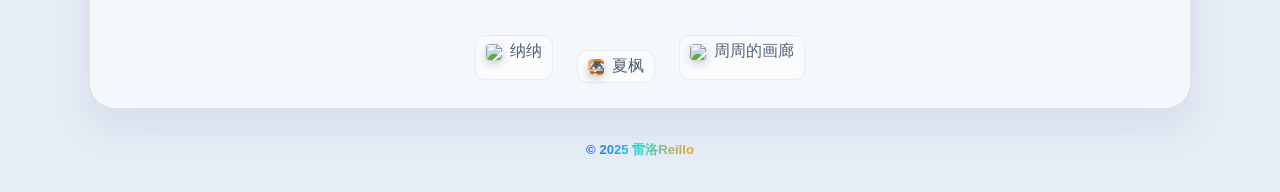
==== commit 24bd24d7: "Release current website updates Record October 30 homepage and page refresh fixes, site pages and va" ====
--- a/index.html
+++ b/index.html
@@ -3,7 +3,20 @@
 <head>    
     <meta charset="utf-8">
     <meta http-equiv="X-UA-Compatible" content="IE=edge,chrome=1">
-    <meta name="viewport" content="initial-scale=1, maximum-scale=3, minimum-scale=1, user-scalable=no">
+    <meta name="viewport" content="width=device-width, initial-scale=1">
+    <script>
+        const navigationEntry = performance.getEntriesByType('navigation')[0];
+        if (navigationEntry?.type === 'reload') {
+            history.scrollRestoration = 'manual';
+            window.addEventListener('pageshow', () => {
+                window.scrollTo(0, 0);
+                window.setTimeout(() => {
+                    window.scrollTo(0, 0);
+                    history.scrollRestoration = 'auto';
+                }, 150);
+            }, { once: true });
+        }
+    </script>
 
     <!-- SEO 核心设置（去重+规范） -->
     <meta name="description" content="你好啊，这里是雷洛，全网同名雷洛Reillo 来自 中国 浙江省 温州市 喜欢小动物">
@@ -53,16 +66,6 @@
             <h1 class="loader-title">加载中</h1>
             <p class="loader-subtext">正在准备首页内容与资源，请稍候。</p>
 
-            <div class="loader-progress-wrap" aria-label="加载进度">
-                <div class="loader-progress-track">
-                    <div class="loader-progress-fill"></div>
-                </div>
-                <div class="loader-progress-meta">
-                    <span>正在加载</span>
-                    <span>62%</span>
-                </div>
-            </div>
-
             <div class="loader-footer-note">正在进入首页</div>
         </div>
     </div>
@@ -70,94 +73,20 @@
     <script>
         (function() {
             const loader = document.querySelector('.loader-container');
-            const progressFill = document.querySelector('.loader-progress-fill');
-            const progressLabel = document.querySelector('.loader-progress-meta span:last-child');
-
-            if (!loader || !progressFill || !progressLabel) {
+            if (!loader) {
                 return;
             }
 
-            let currentProgress = 0;
-            let progressTimer = null;
-            let loaded = false;
-            let finishScheduled = false;
-
-            const renderProgress = (value) => {
-                const clampedValue = Math.max(0, Math.min(100, value));
-                currentProgress = clampedValue;
-                progressFill.style.width = `${clampedValue}%`;
-                progressLabel.textContent = `${Math.round(clampedValue)}%`;
-            };
-
-            const fadeOutLoader = () => {
+            const hideLoader = () => {
                 loader.style.opacity = '0';
-
-                setTimeout(() => {
+                window.setTimeout(() => {
                     document.body.classList.add('home-entered');
                     loader.style.display = 'none';
-                }, 500);
+                    window.dispatchEvent(new CustomEvent('site-loader-finished'));
+                }, 220);
             };
 
-            const finishLoading = () => {
-                if (finishScheduled) {
-                    return;
-                }
-
-                finishScheduled = true;
-
-                if (progressTimer) {
-                    window.clearInterval(progressTimer);
-                    progressTimer = null;
-                }
-
-                const startValue = currentProgress;
-                const startTime = performance.now();
-                const duration = 280;
-
-                const completeStep = (now) => {
-                    const elapsed = now - startTime;
-                    const ratio = Math.min(1, elapsed / duration);
-                    const nextValue = startValue + (100 - startValue) * ratio;
-                    renderProgress(nextValue);
-
-                    if (ratio < 1) {
-                        requestAnimationFrame(completeStep);
-                        return;
-                    }
-
-                    setTimeout(fadeOutLoader, 180);
-                };
-
-                requestAnimationFrame(completeStep);
-            };
-
-            progressFill.style.width = '0%';
-            progressFill.style.transition = 'width 0.08s linear';
-            progressLabel.textContent = '0%';
-
-            progressTimer = window.setInterval(() => {
-                if (loaded) {
-                    return;
-                }
-
-                if (currentProgress >= 92) {
-                    return;
-                }
-
-                renderProgress(currentProgress + 2 + Math.random() * 3);
-            }, 80);
-
-            window.addEventListener('load', function() {
-                loaded = true;
-                finishLoading();
-            }, { once: true });
-
-            window.setTimeout(() => {
-                if (!finishScheduled) {
-                    loaded = true;
-                    finishLoading();
-                }
-            }, 2400);
+            document.addEventListener('DOMContentLoaded', hideLoader, { once: true });
         })();
     </script>
 
@@ -170,9 +99,11 @@
 
             <nav class="glass-nav-menu" aria-label="主导航">
                 <ul>
-                    <li><a href="index.html" onclick="return checkHomePage()">主页</a></li>
-                    <li><a href="#about">关于</a></li>
+                    <li><a href="index.html" aria-current="page" onclick="return checkHomePage()">主页</a></li>
+                    <li><a href="about.html">关于</a></li>
                     <li><a href="photos.html">照片</a></li>
+                    <li><a href="software.html">学习软件</a></li>
+                    <li><a href="tools.html">实用工具</a></li>
                     <li><a href="status.html">状态面板</a></li>
                 </ul>
             </nav>
@@ -185,11 +116,11 @@
         <div class="container1" id="container1">
             <img src="assets/avatra.webp" alt="雷洛的头像" class="avatra-img">
             <h1>雷洛Reillo</h1>
-            <div id="type-text"></div>
+            <div id="type-text"><span class="typewriter-text"></span><span class="typewriter-cursor" aria-hidden="true"></span></div>
             
             <div class="divider-solid"></div>
             
-            <p><h3>欢迎来到雷洛的小窝</h3></p>
+            <h2 class="home-welcome">欢迎来到雷洛的小窝</h2>
             <p>你好啊 这里是雷洛，全网同名 雷洛Reillo</p>
             <p>来自<a href="https://ditu.amap.com/city?citycode=330300"> 中国 浙江省 温州市</a></p>
             <p>喜欢小动物</p>
@@ -219,85 +150,79 @@
             </button>
         </div>
 
-        <!-- 网站建设提示容器 -->
-        <div class="container2">
-            <h3>网站还在建设中</h3><br>
-            <p>- 我的能力有限，如果你想优化我的代码，可以联系我！</p><br>
-        </div>
-        
         <!-- 可折叠容器：技术栈展示 -->
         <div class="collapsible-container" id="tech-stack-container">
-            <div class="collapsible-header">
-                <div class="header-content">
-                    <div class="triangle"></div>
-                    <h3 class="header-title">点击查看</h3>
-                    <h3 class="title">技术栈</h3>
-                </div>
-                <div class="chevron"></div>
-            </div>
-            <div class="collapsible-content">
+            <button class="collapsible-header" type="button" aria-expanded="false" aria-controls="tech-stack-content">
+                <span class="header-content">
+                    <span class="triangle" aria-hidden="true"></span>
+                    <span class="header-title">技术栈</span>
+                    <span class="course-header-hint">点击展开查看技术栈</span>
+                </span>
+                <span class="chevron" aria-hidden="true"></span>
+            </button>
+            <div class="collapsible-content" id="tech-stack-content">
                 <div class="content-inner">
                     <div class="tags-container">
-                        <div class="tag-item" id="jingtong">精通</div>
-                        <div class="tag-item" id="yingyong">应用</div>
-                        <div class="tag-item" id="liaojie">了解</div>
-                        <div class="tag-item" id="buhui">不会</div>
+                        <div class="tag-item tag-item--proficient">精通</div>
+                        <div class="tag-item tag-item--applied">应用</div>
+                        <div class="tag-item tag-item--familiar">了解</div>
+                        <div class="tag-item tag-item--unknown">不会</div>
                     </div>  
                     
                     <p class="content-text"></p>
                     <h3>前端</h3>
                     <div class="tags-container">
-                        <div class="tag-item" id="yingyong">JavaScript</div>
-                        <div class="tag-item" id="yingyong">CSS3</div>
+                        <div class="tag-item tag-item--applied">JavaScript</div>
+                        <div class="tag-item tag-item--applied">CSS3</div>
                     </div>
                     
                     <p class="content-text"></p>
                     <h3>后端</h3>
                     <div class="tags-container">
-                        <div class="tag-item" id="buhui">Spring</div>
-                        <div class="tag-item" id="buhui">Hibernate</div>
+                        <div class="tag-item tag-item--unknown">Spring</div>
+                        <div class="tag-item tag-item--unknown">Hibernate</div>
                     </div>
                     
                     <p class="content-text"></p>
                     <h3>系统</h3>
                     <div class="tags-container">
-                        <div class="tag-item" id="jingtong">Windows</div>
-                        <div class="tag-item" id="yingyong">MacOS</div>
-                        <div class="tag-item" id="liaojie">Linux</div>
-                        <div class="tag-item" id="liaojie">Debian</div>
+                        <div class="tag-item tag-item--proficient">Windows</div>
+                        <div class="tag-item tag-item--applied">MacOS</div>
+                        <div class="tag-item tag-item--familiar">Linux</div>
+                        <div class="tag-item tag-item--familiar">Debian</div>
                     </div>
                     
                     <p class="content-text"></p>
                     <h3>工具</h3>
                     <div class="tags-container">
-                        <div class="tag-item" id="yingyong">PyCharm</div>
-                        <div class="tag-item" id="liaojie">WebStorm</div>
-                        <div class="tag-item" id="buhui">IntelliJ IDEA</div>
-                        <div class="tag-item" id="buhui">CLion</div>
-                    </div>
-                    <div class="tags-container">
-                        <div class="tag-item" id="yingyong">Visual Studio</div>
-                        <div class="tag-item" id="yingyong">Visual Studio Code</div>
-                        <div class="tag-item" id="buhui">Typora</div>
+                        <div class="tag-item tag-item--applied">PyCharm</div>
+                        <div class="tag-item tag-item--familiar">WebStorm</div>
+                        <div class="tag-item tag-item--unknown">IntelliJ IDEA</div>
+                        <div class="tag-item tag-item--unknown">CLion</div>
+                    </div>
+                    <div class="tags-container">
+                        <div class="tag-item tag-item--applied">Visual Studio</div>
+                        <div class="tag-item tag-item--applied">Visual Studio Code</div>
+                        <div class="tag-item tag-item--unknown">Typora</div>
                     </div>
                     
                     <p class="content-text"></p>
                     <h3>语言</h3>
                     <div class="tags-container">
-                        <div class="tag-item" id="yingyong">Python</div>
-                        <div class="tag-item" id="liaojie">C</div>
-                        <div class="tag-item" id="liaojie">C++</div>
-                        <div class="tag-item" id="liaojie">Java</div>
-                    </div>
-                    <div class="tags-container">
-                        <div class="tag-item" id="yingyong">HTML5</div>
-                        <div class="tag-item" id="liaojie">Markdown</div>
+                        <div class="tag-item tag-item--applied">Python</div>
+                        <div class="tag-item tag-item--familiar">C</div>
+                        <div class="tag-item tag-item--familiar">C++</div>
+                        <div class="tag-item tag-item--familiar">Java</div>
+                    </div>
+                    <div class="tags-container">
+                        <div class="tag-item tag-item--applied">HTML5</div>
+                        <div class="tag-item tag-item--familiar">Markdown</div>
                     </div>
 
                     <p class="content-text"></p>
                     <h3>其他</h3>
                     <div class="tags-container">
-                        <div class="tag-item" id="jingtong">疯狂星期四</div>
+                        <div class="tag-item tag-item--proficient">疯狂星期四</div>
                     </div>
 
                     <div class="content-highlight">
@@ -309,26 +234,21 @@
             </div>
         </div>
 
-    <!-- 可折叠容器：网站更新日志（添加a标签包裹实现跳转） -->
-    <a href="changelog.html" class="changelog-link">
-                <div class="collapsible-container" id="changelog-container">
-                    <div class="collapsible-header">
-                        <div class="header-content">
-                            <p></p>
-                            <p></p>
-                            <h3 class="header-title">点击查看</h3>
-                            <h3 class="title">网站更新日志</h3>
-                        </div>
-                    </div>
-                </div>
-            </a>
-
-        <!-- 近期行程容器 -->
-        <div class="container3">
-            <h3>近期行程</h3>
-            <hr class="vertical-line">
-            <div class="table-wrap">
-                <table class="itinerary-table">
+        <!-- 可折叠近期行程容器 -->
+        <div class="container3 collapsible-container" id="itinerary-container">
+            <button class="collapsible-header" type="button" aria-expanded="false" aria-controls="itinerary-content">
+                <span class="header-content">
+                    <span class="triangle" aria-hidden="true"></span>
+                    <span class="header-title">近期行程</span>
+                    <span class="course-header-hint">点击展开查看近期安排</span>
+                </span>
+                <span class="chevron" aria-hidden="true"></span>
+            </button>
+            <div class="collapsible-content" id="itinerary-content">
+                <div class="content-inner">
+                    <hr class="vertical-line">
+                    <div class="table-wrap">
+                        <table class="itinerary-table">
                     <thead>
                         <tr>
                             <th>时间</th>
@@ -354,14 +274,24 @@
                             <td>拟定中</td>
                         </tr>
                     </tbody>
-                </table>
-            </div>
-        </div>
-
-        <!-- 课表容器 -->
-        <div class="course-table-container">
-            <h3>课表</h3>
-            <hr class="vertical-line">
+                        </table>
+                    </div>
+                </div>
+            </div>
+        </div>
+
+        <!-- 可折叠课表容器 -->
+        <div class="course-table-container collapsible-container" id="course-table-container">
+            <button class="collapsible-header" type="button" aria-expanded="false" aria-controls="course-timetable-content">
+                <span class="header-content">
+                    <span class="triangle" aria-hidden="true"></span>
+                    <span class="header-title">课表</span>
+                    <span class="course-header-hint">点击展开查看每周课程</span>
+                </span>
+                <span class="chevron" aria-hidden="true"></span>
+            </button>
+            <div class="collapsible-content" id="course-timetable-content">
+                <div class="content-inner">
             <div class="timetable-term" aria-live="polite">
                 <span>2026-2027 学年第一学期</span>
                 <span id="timetable-week">正在计算周次</span>
@@ -446,7 +376,23 @@
                 <span class="status-pill status-pill-free">非本周课程</span>
                 <span class="holiday-note">课程周次以 2026-09-07 为第 1 周，学期共 18 周</span>
             </div>
-        </div>
+                </div>
+            </div>
+        </div>
+
+        <!-- 网站更新日志入口 -->
+        <a href="changelog.html" class="changelog-link">
+            <div class="collapsible-container" id="changelog-container">
+                <div class="collapsible-header">
+                    <div class="header-content">
+                        <div class="triangle" aria-hidden="true"></div>
+                        <h3 class="header-title">网站更新日志</h3>
+                        <span class="course-header-hint">点击查看更新记录</span>
+                    </div>
+                    <div class="chevron" aria-hidden="true"></div>
+                </div>
+            </div>
+        </a>
 
         <div class="Friendship-Links-container">
             <h3>友情链接</h3>
--- a/css/index.css
+++ b/css/index.css
@@ -23,7 +23,7 @@
     height: auto; /* 高度自动，由内容决定 */
 }
 
-/* 页面背景图优化方案：降低对LCP（最大内容绘制）的影响 */
+/* 页面背景 */
 body::before {
   content: ""; /* 伪元素伪元素必须设置的空内容，使元素元素才能生效 */
   position: fixed; /* 固定定位，使背景图不随页面滚动移动 */
@@ -43,11 +43,7 @@
   transform: scale(1.05); /* 图片轻微放大1.05倍，解决模糊化后边缘空白问题 */
   z-index: -1; /* 层级设为-1，确保在所有内容下方，不遮挡主内容 */
 
-  /* 2. 延迟渲染优化：避免阻塞LCP绘制 */
-  will-change: transform, filter; /* 提示浏览器该元素后续有变换/滤镜操作，提前准备GPU资源，不阻塞初始绘制 */
-
-  /* 3. 渲染范围限制：减少少响布局响主内容 */
-  contain: layout paint; /* 告诉浏览器：该元素的布局和绘制制不会影响外部，独立优化渲染，减少重排重绘范围 */
+  contain: layout paint;
 }
 
 /* 首页入场动画：等待加载层移除后再展开 */
@@ -130,7 +126,6 @@
     justify-content: center; /* 垂直居中 */
     align-items: center; /* 水平居中 */
     z-index: 9999; /* 层级最高，确保在最上层显示 */
-    position: fixed;
     overflow: hidden;
     opacity: 0;
     animation: loader-container-fade 0.45s ease forwards;
@@ -153,7 +148,6 @@
     transform-origin: center;
     pointer-events: none;
     z-index: 0;
-    will-change: transform, filter;
     contain: layout paint;
     opacity: 1;
 }
@@ -393,14 +387,12 @@
 .logo {
     color: #ffffff; /* 文字颜色为白色 */
     font-weight: bold; /* 字体加粗 */
-    text-align: undefined; /* 未定义对齐方式（可能为冗余代码） */
     width: 20%; /* 宽度占20% */
     float: left; /* 左浮动 */
     margin-top: 15px; /* 上外边距15px */
     margin-left: 25px; /* 左外边距25px */
     letter-spacing: 0px; /* 字间距0px */
     margin-bottom: 20px; /* 下外边距20px */
-    font-weight: bold; /* 重复设置字体加粗 */
     transition: all 0.3s linear; /* 所有属性变化时的过渡动画，0.3秒线性过渡 */
 }
 
@@ -646,10 +638,6 @@
     line-height: 45px; /* 行高45px */
     white-space: nowrap; /* 不换行 */
     z-index: 10; /* 层级10 */
-    position: absolute; /* 绝对定位 */
-    top: 270px; /* 距离容器顶部270px */
-    left: 50%; /* 水平方向居中（左边缘在50%位置） */
-    transform: translateX(-50%); /* 水平向左移动自身50%宽度，实现精准居中 */
 }
 /* 光标闪烁动画：模拟打字时的光标效果 */
 @keyframes blink {
@@ -743,6 +731,7 @@
     max-width: 100%; /* 最大宽度不超过父元素 */
     min-width: 200px; /* 最小宽度200px，小屏幕下不致过窄 */
     width: 70%; /* 容器宽度为父元素的70% */
+    box-sizing: border-box;
     transition: opacity 0.4s ease; /* 透明度过渡，0.4秒缓动 */
     backdrop-filter: blur(16px) saturate(128%);
     -webkit-backdrop-filter: blur(16px) saturate(128%);
@@ -751,11 +740,22 @@
 /* 可折叠容器标题栏样式 */
 .collapsible-header {
     display: flex; /* 启用flex布局 */
+    width: 100%;
     align-items: center; /* 子元素垂直居中 */
     justify-content: space-between; /* 子元素两端对齐，标题在左，指示器在右 */
     padding: 20px 22px; /* 更宽松的苹果风内边距 */
+    border: 0;
+    color: inherit;
+    background: transparent;
+    font: inherit;
+    text-align: left;
     cursor: pointer; /* 鼠标悬浮时显示指针，提示可点击折叠/展开 */
     transition: background-color 0.2s ease; /* 背景色过渡，0.2秒缓动 */
+}
+
+.collapsible-header:focus-visible {
+    outline: 3px solid rgba(52, 152, 219, 0.55);
+    outline-offset: -3px;
 }
 
 /* 标题栏悬停效果 */
@@ -904,26 +904,26 @@
   height: auto; /* 高度自动适应内容 */
 }
 
-/* 特殊标签样式：#buhui（不会） */
-#buhui {
+/* 特殊标签样式：不会 */
+.tag-item--unknown {
     background: rgba(255, 99, 99, 0.16); /* 更柔和的红色 */
     color: #b42318; /* 文本颜色 */
 }
 
-/* 特殊标签样式：#liaojie（了解） */
-#liaojie {
+/* 特殊标签样式：了解 */
+.tag-item--familiar {
     background: rgba(255, 214, 102, 0.22); /* 更柔和的黄色 */
     color: #9a6700; /* 文本颜色 */
 }
 
-/* 特殊标签样式：#yingyong（应用） */
-#yingyong {
+/* 特殊标签样式：应用 */
+.tag-item--applied {
     background: rgba(54, 197, 98, 0.18); /* 更柔和的绿色 */
     color: #166534; /* 文本颜色 */
 }
 
-/* 特殊标签样式：#jingtong（精通） */
-#jingtong {
+/* 特殊标签样式：精通 */
+.tag-item--proficient {
     background: linear-gradient(90deg, rgba(79, 172, 254, 0.22) 0%, rgba(0, 242, 254, 0.18) 100%); /* 更轻的渐变 */
     color: #1d4ed8;
 }
@@ -1539,9 +1539,9 @@
 }
 
 /* 统一课表、近期行程和友情链接的标题与分隔线 */
-.container3 h3,
-.course-table-container h3,
-.Friendship-Links-container h3 {
+.container3 > h3,
+.course-table-container > h3,
+.Friendship-Links-container > h3 {
     margin: 0 0 10px !important;
     text-align: center !important;
     font-size: 20px !important;
@@ -1854,11 +1854,81 @@
     width: 70%;
     max-width: 100%;
     min-width: 0;
-    padding: 24px 18px 28px;
-    border: 1px solid rgba(255, 255, 255, 0.8);
-    border-radius: 12px;
-    background: rgba(255, 255, 255, 0.9);
+    padding: 0;
+    border: 1px solid rgba(255, 255, 255, 0.58);
+    border-radius: 24px;
+    background: rgba(255, 255, 255, 0.46);
+    box-shadow:
+        0 18px 44px rgba(17, 24, 39, 0.08),
+        inset 0 1px 0 rgba(255, 255, 255, 0.72);
     box-sizing: border-box;
+}
+
+.Friendship-Links-container {
+    border: 1px solid rgba(255, 255, 255, 0.58);
+    background: rgba(255, 255, 255, 0.46);
+    box-shadow:
+        0 18px 44px rgba(17, 24, 39, 0.08),
+        inset 0 1px 0 rgba(255, 255, 255, 0.72);
+    backdrop-filter: blur(16px) saturate(128%);
+    -webkit-backdrop-filter: blur(16px) saturate(128%);
+}
+
+.course-table-container .collapsible-header {
+    min-height: 66px;
+}
+
+.collapsible-container .collapsible-header {
+    box-sizing: border-box;
+    width: 100%;
+    min-height: 80px;
+}
+
+.collapsible-container .collapsible-header .header-title {
+    margin: 0 !important;
+    text-align: left !important;
+    color: #26364a !important;
+    font-size: 20px !important;
+    font-weight: 600 !important;
+    letter-spacing: 0.12em;
+    text-transform: none;
+}
+
+.collapsible-container .collapsible-header .course-header-hint {
+    color: #526176;
+    font-size: 12px;
+    font-weight: 400;
+    letter-spacing: 0;
+    text-transform: none;
+}
+
+.changelog-link {
+    display: block;
+    color: inherit;
+}
+
+.changelog-link .header-content {
+    min-width: 0;
+    flex-wrap: wrap;
+}
+
+.course-header-hint {
+    color: #8490a1;
+    font-size: 12px;
+    letter-spacing: 0;
+}
+
+.container3.collapsible-container {
+    padding: 0;
+    overflow: hidden;
+}
+
+.container3.collapsible-container .collapsible-content .content-inner {
+    padding: 16px 18px 22px;
+}
+
+.course-table-container .collapsible-content .content-inner {
+    padding: 18px 18px 22px;
 }
 
 .container3 {
@@ -2191,9 +2261,28 @@
         box-sizing: border-box;
     }
 
+    .collapsible-container {
+        width: 96%;
+        min-width: 0;
+    }
+
     .course-table-container {
         width: 96%;
-        padding: 20px 10px 22px;
+        padding: 0;
+    }
+
+    #tech-stack-container,
+    #changelog-container {
+        width: 96%;
+        min-width: 0;
+    }
+
+    .course-table-container .collapsible-content .content-inner {
+        padding: 16px 10px 18px;
+    }
+
+    .container3.collapsible-container .collapsible-content .content-inner {
+        padding: 14px 10px 18px;
     }
 
     .timetable-term {
@@ -2240,3 +2329,284 @@
     }
 }
 
+@media (max-width: 768px) {
+    header.glass-nav {
+        display: flex !important;
+        align-items: center !important;
+        justify-content: space-between !important;
+        gap: 10px !important;
+        width: min(94vw, 1100px) !important;
+        height: 62px !important;
+        min-height: 62px !important;
+        padding: 0 12px !important;
+        box-sizing: border-box !important;
+    }
+
+    header.glass-nav .logo {
+        float: none !important;
+        flex: 0 0 auto;
+        margin: 0 !important;
+        line-height: normal !important;
+    }
+
+    header.glass-nav nav.glass-nav-menu {
+        float: none !important;
+        flex: 0 1 auto !important;
+        justify-content: flex-start !important;
+        min-width: 0;
+        max-width: 68%;
+        margin: 0 !important;
+        overflow-x: auto;
+        scrollbar-width: thin;
+    }
+
+    header.glass-nav nav.glass-nav-menu ul {
+        display: flex !important;
+        flex: 0 0 auto !important;
+        flex-direction: row !important;
+        width: max-content !important;
+        height: 62px !important;
+        flex-wrap: nowrap !important;
+        justify-content: flex-start !important;
+        gap: 4px !important;
+    }
+
+    header.glass-nav nav.glass-nav-menu ul li {
+        display: block !important;
+        flex: 0 0 auto;
+        float: none !important;
+    }
+
+    header.glass-nav nav.glass-nav-menu ul li a {
+        height: 32px;
+        padding: 0 9px;
+        font-size: 0.74rem !important;
+    }
+}
+
+/* 首页内容与其他页面统一为轻柔的玻璃卡片风格 */
+body {
+    color: #26364a;
+    font-family: "SF Pro Display", "SF Pro Text", "PingFang SC", "Microsoft YaHei", sans-serif;
+}
+
+.top-section {
+    width: min(1100px, calc(100% - 36px));
+    margin-right: auto;
+    margin-left: auto;
+}
+
+.container1,
+.collapsible-container,
+.course-table-container,
+.Friendship-Links-container {
+    width: 100%;
+    min-width: 0;
+    box-sizing: border-box;
+    border: 1px solid rgba(255, 255, 255, 0.62);
+    border-radius: 26px !important;
+    background: rgba(255, 255, 255, 0.54);
+    box-shadow:
+        0 18px 44px rgba(17, 24, 39, 0.08),
+        inset 0 1px 0 rgba(255, 255, 255, 0.72);
+    backdrop-filter: blur(15px) saturate(135%);
+    -webkit-backdrop-filter: blur(15px) saturate(135%);
+}
+
+.container1 {
+    height: auto;
+    min-height: 0;
+    margin: 100px auto 20px;
+    padding: clamp(28px, 5vw, 52px) clamp(20px, 5vw, 56px) 30px;
+    color: #526176;
+    line-height: 1.8;
+}
+
+.container1::before {
+    content: none;
+}
+
+.container1 .avatra-img {
+    width: 150px;
+    height: 150px;
+    margin: 0 auto 18px;
+    border: 6px solid rgba(255, 255, 255, 0.86);
+    background-color: rgba(255, 255, 255, 0.75);
+    box-shadow: 0 20px 42px rgba(31, 67, 117, 0.2);
+}
+
+.container1 h1 {
+    margin: 0;
+    color: #26364a;
+    font-size: clamp(2rem, 5vw, 2.8rem);
+    font-weight: 760;
+    letter-spacing: -0.055em;
+    line-height: 1.2;
+}
+
+.container1 #type-text {
+    position: static;
+    display: inline-block;
+    width: 17em;
+    max-width: 100%;
+    height: clamp(38px, 6vw, 54px);
+    margin: 6px auto 0;
+    border-right: 0;
+    animation: none;
+    text-align: left;
+    vertical-align: top;
+    color: #526f9b;
+    font-size: 1.05rem;
+    line-height: clamp(38px, 6vw, 54px);
+    white-space: nowrap;
+}
+
+.container1 .typewriter-cursor {
+    display: inline-block;
+    height: 1em;
+    margin-left: 1px;
+    border-right: 2px solid #526f9b;
+    animation: blink 0.8s infinite;
+    vertical-align: -0.12em;
+}
+
+.container1 .divider-solid {
+    width: min(100%, 680px);
+    height: 1px;
+    margin: 22px auto;
+    background: rgba(91, 119, 160, 0.2);
+}
+
+.container1 .home-welcome {
+    margin: 0 0 16px;
+    color: #1e3049;
+    font-size: clamp(1.25rem, 3vw, 1.55rem);
+    font-weight: 700;
+    line-height: 1.4;
+}
+
+.container1 p {
+    max-width: 820px;
+    margin: 10px auto;
+    padding: 0;
+    color: #526176;
+    font-size: 0.94rem;
+    line-height: 1.85;
+    text-align: center;
+}
+
+.container1 p a {
+    color: #3569d4;
+    text-decoration: underline;
+    text-decoration-color: rgba(53, 105, 212, 0.3);
+    text-underline-offset: 3px;
+}
+
+.container1 p a:hover {
+    color: #244fa8;
+}
+
+.container1 .target-section {
+    margin-top: 8px;
+}
+
+.collapsible-container,
+.course-table-container,
+.Friendship-Links-container {
+    margin-right: auto;
+    margin-left: auto;
+}
+
+.Friendship-Links-container {
+    height: auto;
+    padding: 22px 24px 20px;
+}
+
+.Friendship-Links-container .friend-links-list {
+    padding-bottom: 0;
+}
+
+.Friendship-Links-container .friend-link-item {
+    margin-bottom: 4px;
+}
+
+.Friendship-Links-container .friend-link-item {
+    border: 1px solid rgba(91, 119, 160, 0.12);
+    background: rgba(255, 255, 255, 0.52);
+}
+
+.Friendship-Links-container .friend-link {
+    color: #526176;
+    transition: color 0.2s ease, background-color 0.2s ease;
+}
+
+.Friendship-Links-container .friend-link:hover {
+    color: #3569d4;
+    background-color: rgba(71, 125, 244, 0.09);
+}
+
+.Copyright-container {
+    margin: 4px auto 20px;
+    color: #526176;
+    text-align: center;
+}
+
+.Copyright-container .Copyright {
+    font-size: 0.82rem;
+}
+
+@media (max-width: 768px) {
+    .top-section {
+        width: calc(100% - 24px);
+    }
+
+    .container1 {
+        margin-top: 96px;
+        padding: 28px 18px 24px;
+        border-radius: 22px !important;
+    }
+
+    .container1 .avatra-img {
+        width: 128px;
+        height: 128px;
+    }
+
+    .container1 p {
+        font-size: 0.88rem;
+    }
+
+    .collapsible-container,
+    .course-table-container,
+    .Friendship-Links-container {
+        width: 100%;
+        border-radius: 20px !important;
+    }
+
+    .Friendship-Links-container {
+        padding: 20px 14px 18px;
+    }
+}
+
+@media (max-width: 420px) {
+    .top-section {
+        width: calc(100% - 20px);
+    }
+
+    .container1 {
+        padding-right: 14px;
+        padding-left: 14px;
+    }
+
+    .container1 .avatra-img {
+        width: 112px;
+        height: 112px;
+    }
+
+    .container1 #type-text {
+        font-size: 0.9rem;
+    }
+
+    .container1 p {
+        overflow-wrap: anywhere;
+    }
+}
